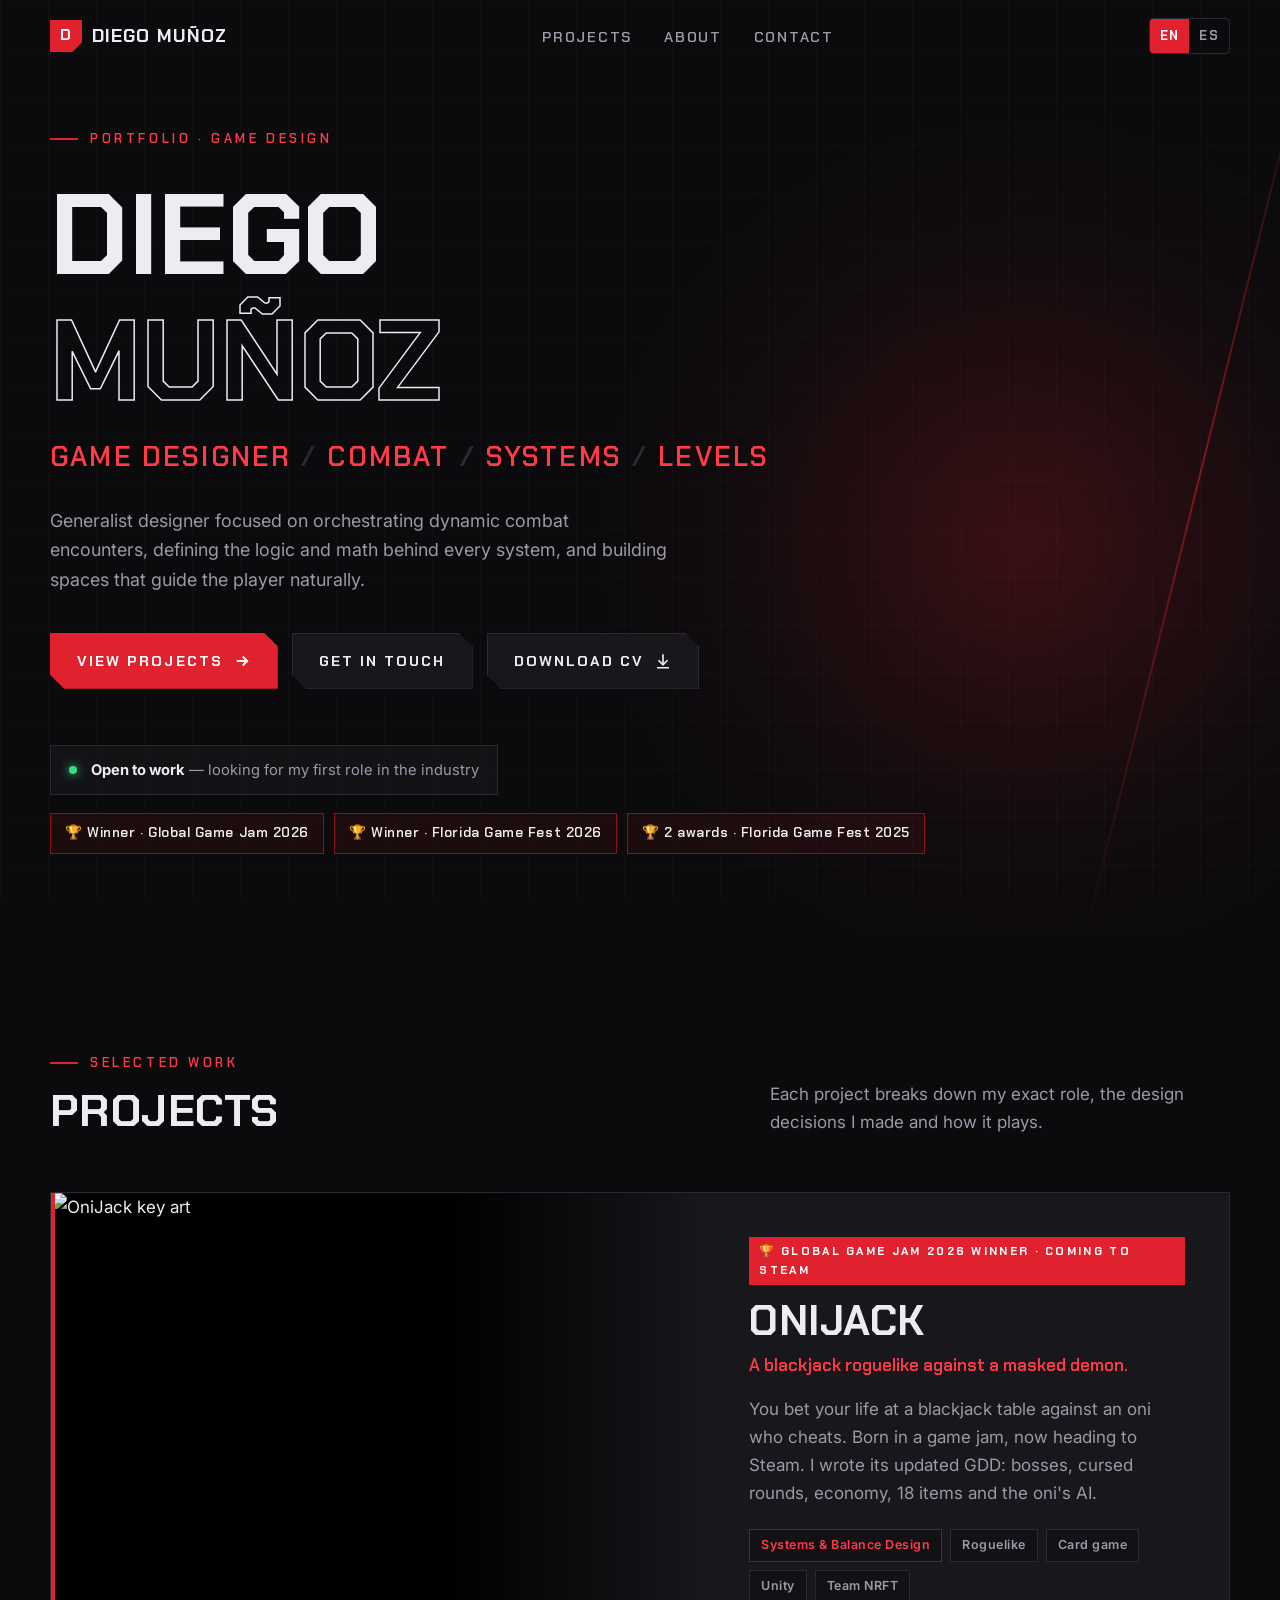
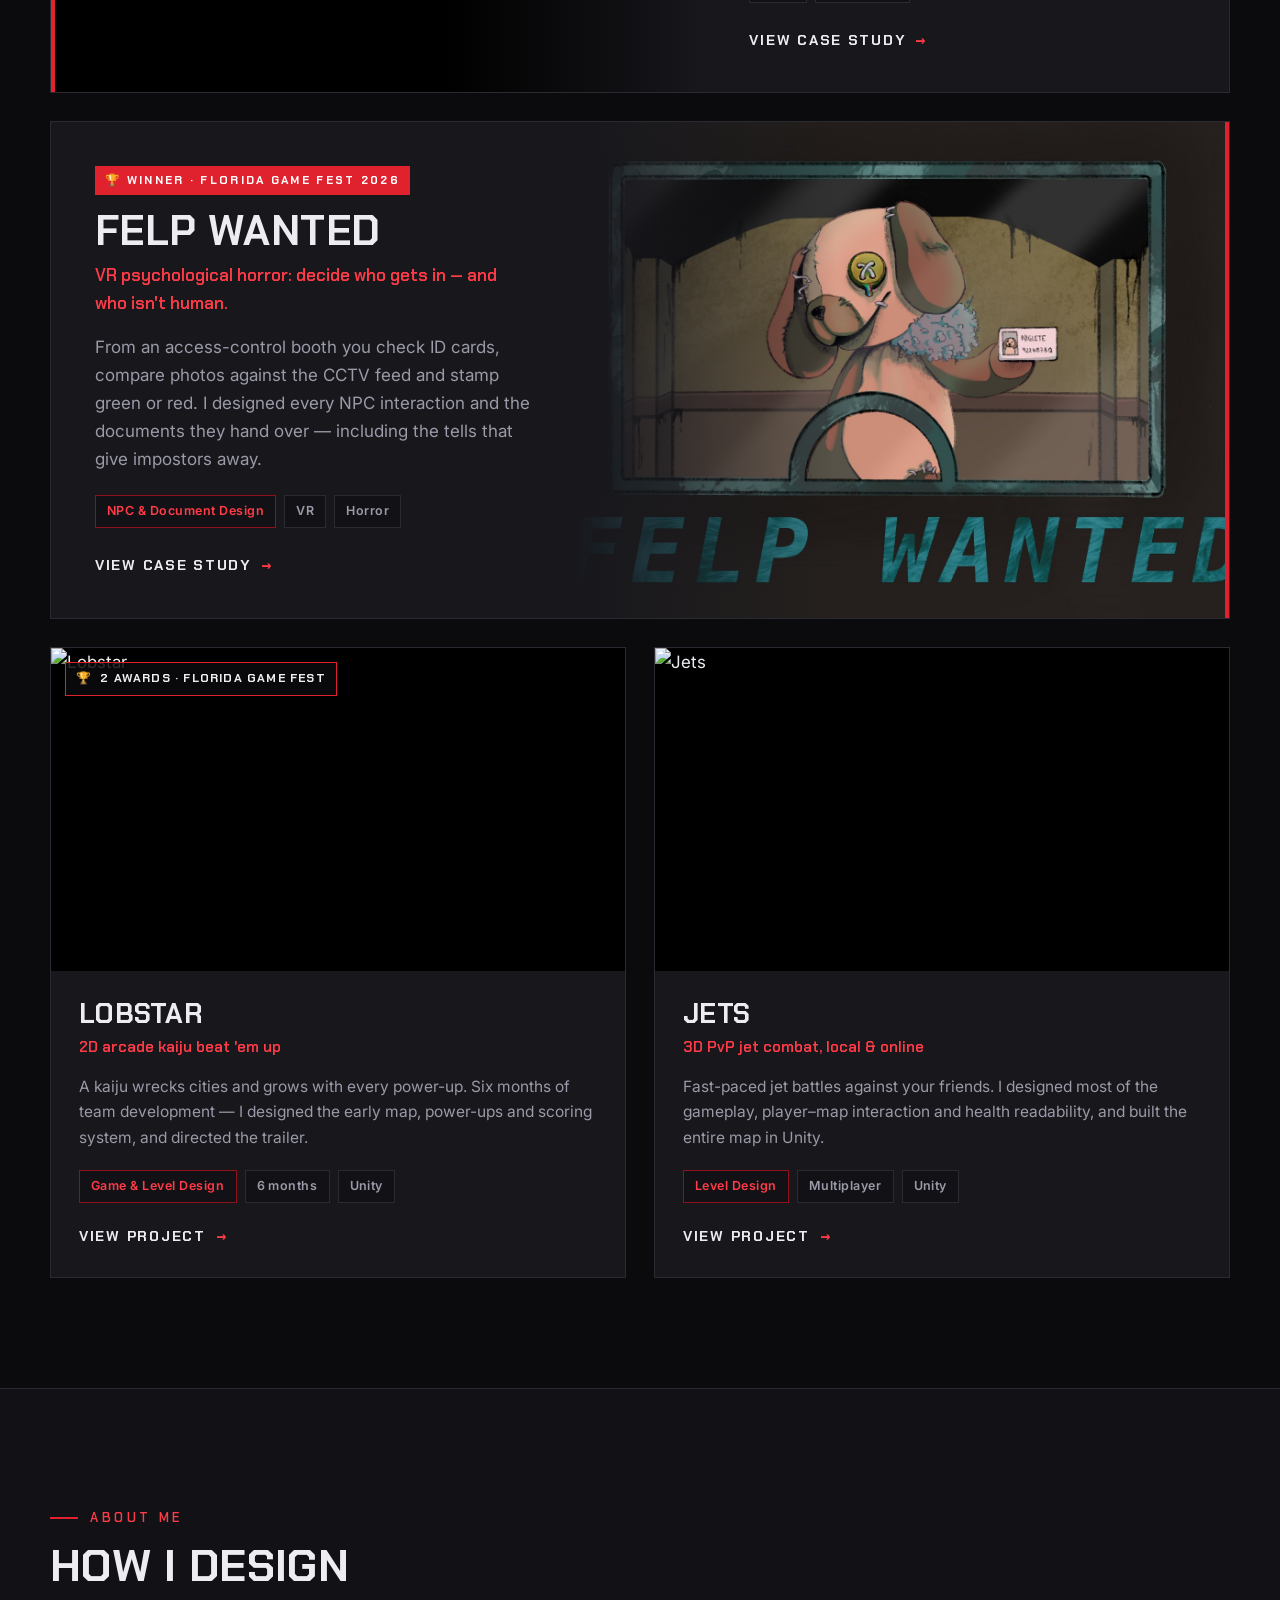
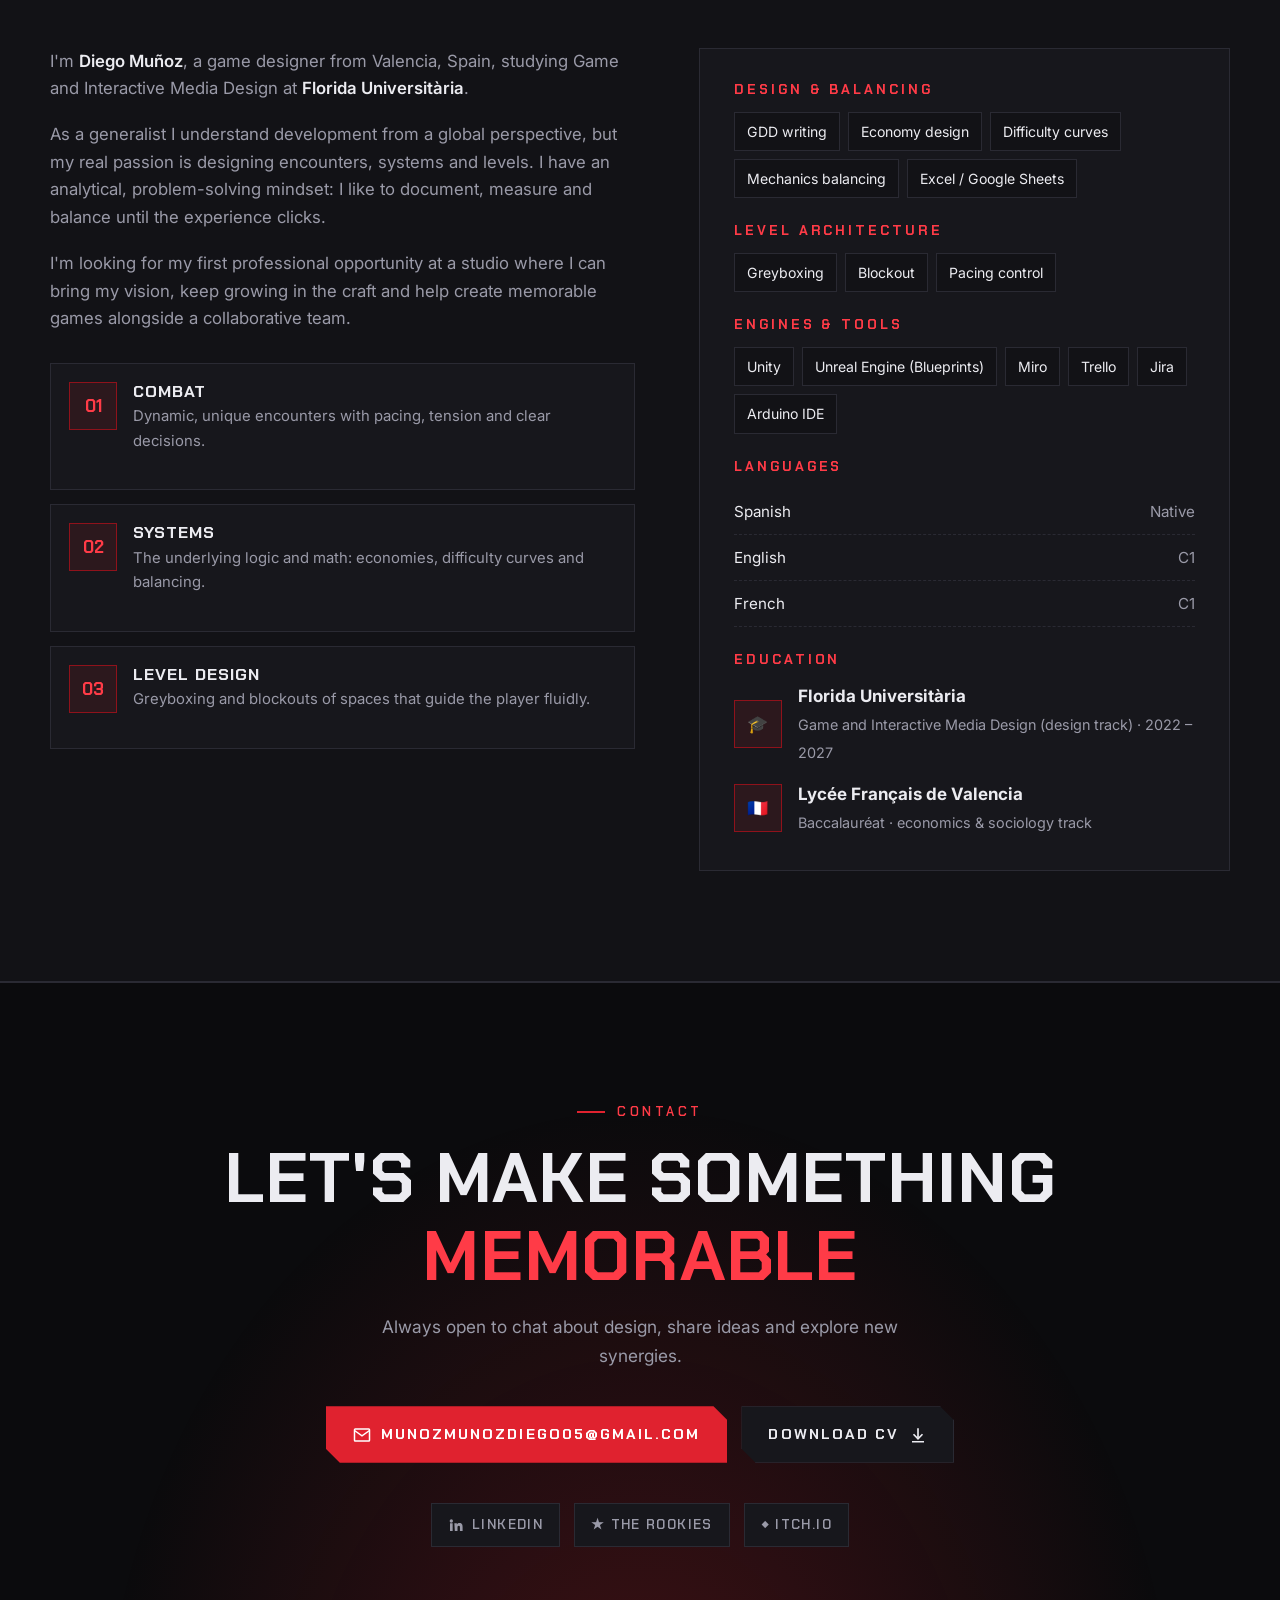
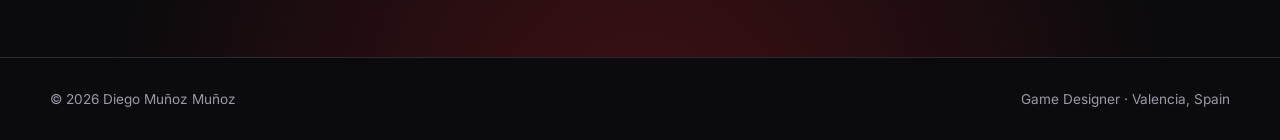
==== index.html @ 7955abd2 "Add files via upload" ====
<!DOCTYPE html>
<html lang="en">
<head>
  <meta charset="UTF-8" />
  <meta name="viewport" content="width=device-width, initial-scale=1.0" />
  <title data-en="Diego Muñoz — Game Designer" data-es="Diego Muñoz — Game Designer">Diego Muñoz — Game Designer</title>
  <meta name="description" content="Portfolio of Diego Muñoz, generalist Game Designer specialising in combat, systems and level design." />
  <meta property="og:title" content="Diego Muñoz — Game Designer" />
  <meta property="og:description" content="Combat, systems and level design. OniJack, Lobstar, Jets." />
  <meta property="og:image" content="https://shared.akamai.steamstatic.com/store_item_assets/steam/apps/4881110/bb4878fdf57ba69825e16d346a2eb72ded2ce2fc/header.jpg" />
  <link rel="icon" href="data:image/svg+xml,<svg xmlns='http://www.w3.org/2000/svg' viewBox='0 0 32 32'><polygon points='0,0 32,0 32,22 22,32 0,32' fill='%23e0222f'/><text x='16' y='22' font-size='16' font-family='Arial' font-weight='bold' fill='white' text-anchor='middle'>D</text></svg>" />
  <link rel="preconnect" href="https://fonts.googleapis.com" />
  <link rel="preconnect" href="https://fonts.gstatic.com" crossorigin />
  <link href="https://fonts.googleapis.com/css2?family=Chakra+Petch:wght@500;600;700&family=Inter:wght@400;500;600&display=swap" rel="stylesheet" />
  <style>
/* ==========================================================
   Diego Muñoz — Game Designer Portfolio
   Palette: black / crimson red
   ========================================================== */
:root {
  --bg: #0b0b0d;
  --bg-2: #121216;
  --surface: #17171c;
  --surface-2: #1e1e25;
  --line: #2a2a33;
  --text: #ececf1;
  --muted: #9a9aa8;
  --red: #e0222f;
  --red-bright: #ff3b47;
  --red-dark: #8f121b;
  --red-glow: rgba(224, 34, 47, 0.35);
  --font-display: "Chakra Petch", "Segoe UI", sans-serif;
  --font-body: "Inter", "Segoe UI", system-ui, sans-serif;
  --radius: 4px;
  --max: 1180px;
  --cut: 14px;
}

* { box-sizing: border-box; margin: 0; padding: 0; }
html { scroll-behavior: smooth; }
body {
  background: var(--bg);
  color: var(--text);
  font-family: var(--font-body);
  font-size: 17px;
  line-height: 1.65;
  -webkit-font-smoothing: antialiased;
  overflow-x: hidden;
}
/* subtle grid texture */
body::before {
  content: "";
  position: fixed; inset: 0;
  background-image:
    linear-gradient(rgba(255,255,255,0.018) 1px, transparent 1px),
    linear-gradient(90deg, rgba(255,255,255,0.018) 1px, transparent 1px);
  background-size: 48px 48px;
  pointer-events: none;
  z-index: -1;
}
img { max-width: 100%; display: block; }
a { color: inherit; text-decoration: none; }
::selection { background: var(--red); color: #fff; }

.container { width: min(var(--max), 100% - 48px); margin-inline: auto; }

/* ---------- Typography ---------- */
h1, h2, h3, h4 { font-family: var(--font-display); font-weight: 700; line-height: 1.1; letter-spacing: 0.01em; }
h2 { font-size: clamp(2rem, 4vw, 2.8rem); text-transform: uppercase; }
h3 { font-size: 1.35rem; }
.eyebrow {
  font-family: var(--font-display);
  font-size: 0.8rem; font-weight: 600;
  letter-spacing: 0.28em; text-transform: uppercase;
  color: var(--red-bright);
  display: inline-flex; align-items: center; gap: 12px;
}
.eyebrow::before { content: ""; width: 28px; height: 2px; background: var(--red); }
.muted { color: var(--muted); }
.red { color: var(--red-bright); }

/* ---------- Nav ---------- */
.nav {
  position: fixed; top: 0; left: 0; right: 0; z-index: 50;
  transition: background .3s, border-color .3s;
  border-bottom: 1px solid transparent;
}
.nav.scrolled { background: rgba(11,11,13,0.86); backdrop-filter: blur(10px); border-color: var(--line); }
.nav .container { display: flex; align-items: center; justify-content: space-between; height: 72px; }
.logo { font-family: var(--font-display); font-weight: 700; font-size: 1.15rem; letter-spacing: 0.06em; display: flex; align-items: center; gap: 10px; }
.logo-mark {
  width: 32px; height: 32px; display: grid; place-items: center;
  background: var(--red); color: #fff; font-size: 0.95rem;
  clip-path: polygon(0 0, 100% 0, 100% 70%, 70% 100%, 0 100%);
}
.nav-links { display: flex; align-items: center; gap: 32px; list-style: none; }
.nav-links a { font-family: var(--font-display); font-size: 0.9rem; font-weight: 600; letter-spacing: 0.12em; text-transform: uppercase; color: var(--muted); transition: color .2s; }
.nav-links a:hover, .nav-links a.active { color: var(--text); }
.lang-toggle {
  display: flex; border: 1px solid var(--line); border-radius: var(--radius); overflow: hidden;
  font-family: var(--font-display); font-size: 0.8rem; font-weight: 700;
}
.lang-toggle button {
  background: none; border: 0; color: var(--muted); padding: 6px 10px; cursor: pointer; font: inherit; letter-spacing: 0.1em;
}
.lang-toggle button.on { background: var(--red); color: #fff; }
.menu-btn { display: none; background: none; border: 0; color: var(--text); cursor: pointer; }

/* ---------- Buttons ---------- */
.btn {
  display: inline-flex; align-items: center; gap: 10px;
  font-family: var(--font-display); font-weight: 700; font-size: 0.92rem;
  letter-spacing: 0.14em; text-transform: uppercase;
  padding: 15px 26px; border: 1px solid transparent; cursor: pointer;
  clip-path: polygon(0 0, calc(100% - var(--cut)) 0, 100% var(--cut), 100% 100%, var(--cut) 100%, 0 calc(100% - var(--cut)));
  transition: transform .2s, background .2s, box-shadow .2s, color .2s;
}
.btn-primary { background: var(--red); color: #fff; }
.btn-primary:hover { background: var(--red-bright); transform: translateY(-2px); box-shadow: 0 10px 30px var(--red-glow); }
.btn-ghost { background: var(--surface); color: var(--text); border-color: var(--line); }
.btn-ghost:hover { background: var(--surface-2); color: var(--red-bright); transform: translateY(-2px); }
.btn svg { width: 18px; height: 18px; }

/* ---------- Hero ---------- */
.hero { min-height: 100vh; display: flex; align-items: center; position: relative; padding: 120px 0 80px; overflow: hidden; }
.hero::after {
  content: ""; position: absolute; right: -15%; top: 10%;
  width: 70vw; height: 70vw; max-width: 900px; max-height: 900px;
  background: radial-gradient(circle, rgba(224,34,47,0.22) 0%, rgba(224,34,47,0.04) 45%, transparent 70%);
  z-index: -1;
}
.hero-slash {
  position: absolute; right: 6%; top: 0; bottom: 0; width: 2px;
  background: linear-gradient(180deg, transparent, var(--red), transparent);
  transform: skewX(-14deg); opacity: .5; z-index: -1;
}
.hero h1 {
  font-size: clamp(3rem, 9vw, 7.2rem);
  text-transform: uppercase; margin: 22px 0 10px; letter-spacing: -0.01em;
}
.hero h1 .outline { color: transparent; -webkit-text-stroke: 1.5px var(--text); }
.hero .role {
  font-family: var(--font-display); font-size: clamp(1.2rem, 2.6vw, 1.7rem); font-weight: 600;
  color: var(--red-bright); text-transform: uppercase; letter-spacing: 0.08em;
}
.hero .role .sep { color: var(--line); margin: 0 10px; }
.hero p.lead { max-width: 620px; margin: 26px 0 38px; color: var(--muted); font-size: 1.12rem; }
.hero-ctas { display: flex; flex-wrap: wrap; gap: 14px; }
.hero-badge {
  margin-top: 56px; display: inline-flex; align-items: center; gap: 14px;
  padding: 12px 18px; border: 1px solid var(--line); background: rgba(23,23,28,.7);
  font-size: 0.92rem; color: var(--muted);
}
.hero-badge strong { color: var(--text); }
.dot { width: 8px; height: 8px; border-radius: 50%; background: #3ddc84; box-shadow: 0 0 10px #3ddc84; }
.scroll-hint {
  position: absolute; bottom: 30px; left: 50%; transform: translateX(-50%);
  font-family: var(--font-display); font-size: 0.72rem; letter-spacing: 0.3em; color: var(--muted);
  display: flex; flex-direction: column; align-items: center; gap: 10px;
}
.scroll-hint span { width: 1px; height: 40px; background: linear-gradient(var(--red), transparent); animation: drip 2s infinite; }
@keyframes drip { 0% { transform: scaleY(0); transform-origin: top; } 50% { transform: scaleY(1); transform-origin: top; } 51% { transform-origin: bottom; } 100% { transform: scaleY(0); transform-origin: bottom; } }

/* ---------- Sections ---------- */
section { padding: 110px 0; }
.section-head { display: flex; justify-content: space-between; align-items: end; gap: 24px; margin-bottom: 56px; flex-wrap: wrap; }
.section-head h2 { margin-top: 14px; }
.section-head p { max-width: 460px; color: var(--muted); }

/* ---------- Featured project ---------- */
.featured {
  display: grid; grid-template-columns: 1.25fr 1fr; gap: 0;
  background: var(--surface); border: 1px solid var(--line);
  position: relative; margin-bottom: 28px; overflow: hidden;
  transition: border-color .3s, transform .3s;
}
.featured:hover { border-color: var(--red-dark); transform: translateY(-4px); }
.featured::before { content: ""; position: absolute; left: 0; top: 0; bottom: 0; width: 4px; background: var(--red); z-index: 2; }
.featured-media { position: relative; overflow: hidden; min-height: 380px; background: #000; }
.featured-media img { width: 100%; height: 100%; object-fit: cover; transition: transform .6s; }
.featured:hover .featured-media img { transform: scale(1.04); }
.featured-media::after { content: ""; position: absolute; inset: 0; background: linear-gradient(90deg, transparent 60%, var(--surface)); }
.featured-body { padding: 44px 44px 40px; display: flex; flex-direction: column; justify-content: center; }
.featured-body h3 { font-size: 2.6rem; text-transform: uppercase; margin: 14px 0 6px; }
.featured-body .tagline { color: var(--red-bright); font-family: var(--font-display); font-weight: 600; margin-bottom: 16px; }
.featured-body p { color: var(--muted); margin-bottom: 22px; }
.flag {
  display: inline-block; font-family: var(--font-display); font-size: 0.72rem; font-weight: 700;
  letter-spacing: 0.2em; text-transform: uppercase; padding: 5px 10px;
  background: var(--red); color: #fff; width: fit-content;
}

.meta-row { display: flex; flex-wrap: wrap; gap: 8px; margin-bottom: 26px; }
.chip {
  font-size: 0.78rem; font-weight: 600; letter-spacing: 0.04em;
  padding: 5px 11px; border: 1px solid var(--line); color: var(--muted); background: var(--bg-2);
}
.chip.hot { border-color: var(--red-dark); color: var(--red-bright); }

.link-arrow { font-family: var(--font-display); font-weight: 700; letter-spacing: 0.12em; text-transform: uppercase; font-size: 0.9rem; display: inline-flex; gap: 10px; align-items: center; color: var(--text); }
.link-arrow .arr { transition: transform .2s; color: var(--red-bright); }
a:hover .link-arrow .arr, .link-arrow:hover .arr { transform: translateX(6px); }

/* ---------- Project grid ---------- */
.grid { display: grid; grid-template-columns: repeat(2, 1fr); gap: 28px; }
.card {
  background: var(--surface); border: 1px solid var(--line); overflow: hidden;
  display: flex; flex-direction: column; transition: border-color .3s, transform .3s;
}
.card:hover { border-color: var(--red-dark); transform: translateY(-4px); }
.card-media { aspect-ratio: 16 / 9; overflow: hidden; background: #000; position: relative; }
.card-media img { width: 100%; height: 100%; object-fit: cover; transition: transform .6s; }
.card:hover .card-media img { transform: scale(1.05); }
.card-media .award {
  position: absolute; top: 14px; left: 14px;
  background: rgba(11,11,13,.85); border: 1px solid var(--red); color: var(--text);
  font-family: var(--font-display); font-size: 0.75rem; font-weight: 700; letter-spacing: 0.1em; text-transform: uppercase;
  padding: 6px 10px; display: flex; gap: 8px; align-items: center;
}
.card-body { padding: 28px; flex: 1; display: flex; flex-direction: column; }
.card-body h3 { font-size: 1.7rem; text-transform: uppercase; margin-bottom: 6px; }
.card-body .tagline { color: var(--red-bright); font-family: var(--font-display); font-weight: 600; font-size: 0.95rem; margin-bottom: 14px; }
.card-body p { color: var(--muted); font-size: 0.97rem; margin-bottom: 20px; flex: 1; }
.card-body .meta-row { margin-bottom: 22px; }

/* ---------- About ---------- */
.about-grid { display: grid; grid-template-columns: 1.1fr 1fr; gap: 64px; align-items: start; }
.about-text p { color: var(--muted); margin-bottom: 18px; font-size: 1.05rem; }
.about-text p strong { color: var(--text); font-weight: 600; }
.focus-list { display: grid; gap: 14px; margin-top: 30px; }
.focus {
  display: grid; grid-template-columns: 48px 1fr; gap: 16px; align-items: start;
  padding: 18px; background: var(--surface); border: 1px solid var(--line);
}
.focus-icon {
  width: 48px; height: 48px; display: grid; place-items: center;
  background: rgba(224,34,47,.1); border: 1px solid var(--red-dark); color: var(--red-bright);
  font-family: var(--font-display); font-weight: 700;
}
.focus h4 { font-size: 1.05rem; text-transform: uppercase; letter-spacing: 0.06em; margin-bottom: 4px; }
.focus p { color: var(--muted); font-size: 0.93rem; }

.skills-block { background: var(--surface); border: 1px solid var(--line); padding: 34px; }
.skills-block h4 { font-size: 0.85rem; letter-spacing: 0.22em; text-transform: uppercase; color: var(--red-bright); margin: 26px 0 14px; }
.skills-block h4:first-child { margin-top: 0; }
.tags { display: flex; flex-wrap: wrap; gap: 8px; }
.tags span { font-size: 0.88rem; padding: 7px 12px; background: var(--bg-2); border: 1px solid var(--line); }
.lang-row { display: flex; justify-content: space-between; padding: 10px 0; border-bottom: 1px dashed var(--line); font-size: 0.95rem; }
.lang-row:last-child { border-bottom: 0; }
.lang-row span:last-child { color: var(--muted); }
.edu { display: flex; gap: 16px; align-items: center; }
.edu strong { display: block; }
.edu small { color: var(--muted); font-size: 0.9rem; }

/* ---------- Contact ---------- */
.contact {
  text-align: center; position: relative; overflow: hidden;
  border-top: 1px solid var(--line);
  background: radial-gradient(ellipse at 50% 120%, rgba(224,34,47,.25), transparent 60%);
}
.contact h2 { font-size: clamp(2.4rem, 6vw, 4.4rem); margin: 18px 0 18px; }
.contact p { color: var(--muted); max-width: 560px; margin: 0 auto 36px; font-size: 1.08rem; }
.contact .hero-ctas { justify-content: center; }
.socials { display: flex; justify-content: center; gap: 14px; margin-top: 40px; flex-wrap: wrap; }
.socials a {
  display: inline-flex; align-items: center; gap: 8px; padding: 10px 16px;
  border: 1px solid var(--line); background: var(--surface); color: var(--muted);
  font-family: var(--font-display); font-weight: 600; font-size: 0.85rem; letter-spacing: 0.1em; text-transform: uppercase;
  transition: color .2s, border-color .2s;
}
.socials a:hover { color: var(--text); border-color: var(--red); }
.socials svg { width: 16px; height: 16px; }

footer { padding: 30px 0; border-top: 1px solid var(--line); color: var(--muted); font-size: 0.85rem; }
footer .container { display: flex; justify-content: space-between; flex-wrap: wrap; gap: 12px; }

/* ==========================================================
   Project (case study) pages
   ========================================================== */
.p-hero { padding: 140px 0 60px; position: relative; }
.p-hero::after {
  content: ""; position: absolute; left: 50%; top: 0; transform: translateX(-50%);
  width: 100%; height: 100%;
  background: radial-gradient(ellipse at 70% 0%, rgba(224,34,47,.18), transparent 55%);
  z-index: -1;
}
.back { font-family: var(--font-display); font-size: 0.85rem; letter-spacing: 0.15em; text-transform: uppercase; color: var(--muted); display: inline-flex; gap: 8px; margin-bottom: 30px; transition: color .2s; }
.back:hover { color: var(--red-bright); }
.p-hero h1 { font-size: clamp(3rem, 8vw, 6rem); text-transform: uppercase; margin: 14px 0 10px; }
.p-hero .tagline { font-family: var(--font-display); font-size: clamp(1.1rem, 2.4vw, 1.5rem); color: var(--red-bright); font-weight: 600; max-width: 820px; }
.p-hero .hero-ctas { margin-top: 32px; }

.facts {
  display: grid; grid-template-columns: repeat(4, 1fr);
  border: 1px solid var(--line); background: var(--surface); margin-top: 48px;
}
.fact { padding: 22px 24px; border-right: 1px solid var(--line); }
.fact:last-child { border-right: 0; }
.fact small { display: block; font-family: var(--font-display); font-size: 0.72rem; letter-spacing: 0.22em; text-transform: uppercase; color: var(--red-bright); margin-bottom: 6px; }
.fact span { font-weight: 600; }

.video-wrap {
  position: relative; aspect-ratio: 16 / 9; background: #000;
  border: 1px solid var(--line); margin: 0 0 20px;
  box-shadow: 0 30px 80px -30px var(--red-glow);
}
.video-wrap iframe { position: absolute; inset: 0; width: 100%; height: 100%; border: 0; }

.case { display: grid; grid-template-columns: 240px 1fr; gap: 60px; padding: 70px 0; border-top: 1px solid var(--line); }
.case:first-of-type { border-top: 0; }
.case-label { position: sticky; top: 100px; align-self: start; }
.case-label .num { font-family: var(--font-display); font-size: 3rem; font-weight: 700; color: transparent; -webkit-text-stroke: 1px var(--red); line-height: 1; }
.case-label h2 { font-size: 1.3rem; margin-top: 8px; }
.case-body p { color: var(--muted); margin-bottom: 16px; font-size: 1.05rem; }
.case-body p strong { color: var(--text); }
.case-body h3 { font-size: 1.15rem; text-transform: uppercase; letter-spacing: 0.06em; margin: 28px 0 12px; }

.contrib { list-style: none; display: grid; gap: 12px; }
.contrib li {
  padding: 16px 18px 16px 50px; position: relative;
  background: var(--surface); border: 1px solid var(--line); color: var(--text);
}
.contrib li::before {
  content: ""; position: absolute; left: 20px; top: 24px; width: 12px; height: 12px;
  background: var(--red); clip-path: polygon(50% 0, 100% 50%, 50% 100%, 0 50%);
}
.contrib li em { font-style: normal; color: var(--muted); display: block; font-size: 0.93rem; margin-top: 2px; }

.pillars { display: grid; grid-template-columns: repeat(3, 1fr); gap: 16px; margin-top: 8px; }
.pillar { padding: 22px; background: var(--surface); border: 1px solid var(--line); border-top: 3px solid var(--red); }
.pillar h4 { font-size: 1rem; text-transform: uppercase; letter-spacing: 0.06em; margin-bottom: 8px; }
.pillar p { font-size: 0.93rem; margin: 0; }

.loop { display: flex; flex-wrap: wrap; align-items: center; gap: 10px; margin: 8px 0 12px; }
.loop .step { padding: 12px 16px; background: var(--surface); border: 1px solid var(--line); font-family: var(--font-display); font-weight: 600; font-size: 0.95rem; }
.loop .arrow { color: var(--red-bright); font-weight: 700; }

.gallery { display: grid; grid-template-columns: repeat(2, 1fr); gap: 16px; }
.gallery img { border: 1px solid var(--line); width: 100%; aspect-ratio: 16/9; object-fit: cover; background: #000; }
.gallery img.full { grid-column: 1 / -1; }

.awards { display: grid; grid-template-columns: repeat(2, 1fr); gap: 16px; }
.award-card {
  padding: 24px; background: linear-gradient(135deg, rgba(224,34,47,.15), var(--surface) 60%);
  border: 1px solid var(--red-dark); display: flex; gap: 16px; align-items: center;
}
.award-card .trophy { font-size: 2rem; }
.award-card strong { display: block; font-family: var(--font-display); font-size: 1.1rem; text-transform: uppercase; }
.award-card small { color: var(--muted); }

.next-project {
  display: block; margin-top: 40px; padding: 50px; text-align: center;
  background: var(--surface); border: 1px solid var(--line); transition: border-color .3s;
}
.next-project:hover { border-color: var(--red); }
.next-project small { font-family: var(--font-display); letter-spacing: 0.25em; text-transform: uppercase; color: var(--muted); font-size: 0.78rem; }
.next-project strong { display: block; font-family: var(--font-display); font-size: clamp(2rem, 5vw, 3.4rem); text-transform: uppercase; margin-top: 8px; }
.next-project:hover strong { color: var(--red-bright); }

/* ---------- Reveal animation ---------- */
.reveal { opacity: 0; transform: translateY(24px); transition: opacity .7s ease, transform .7s ease; }
.reveal.in { opacity: 1; transform: none; }

/* ---------- Responsive ---------- */
@media (max-width: 960px) {
  .featured { grid-template-columns: 1fr; }
  .featured-media { min-height: 260px; }
  .featured-media::after { background: linear-gradient(180deg, transparent 60%, var(--surface)); }
  .about-grid { grid-template-columns: 1fr; gap: 40px; }
  .case { grid-template-columns: 1fr; gap: 20px; padding: 50px 0; }
  .case-label { position: static; }
  .facts { grid-template-columns: repeat(2, 1fr); }
  .fact:nth-child(2) { border-right: 0; }
  .fact:nth-child(-n+2) { border-bottom: 1px solid var(--line); }
  .pillars { grid-template-columns: 1fr; }
}
@media (max-width: 760px) {
  body { font-size: 16px; }
  .grid, .gallery, .awards { grid-template-columns: 1fr; }
  .nav-links { position: fixed; top: 72px; left: 0; right: 0; flex-direction: column; gap: 0; background: var(--bg); border-bottom: 1px solid var(--line); display: none; }
  .nav-links.open { display: flex; }
  .nav-links li { width: 100%; border-top: 1px solid var(--line); }
  .nav-links a { display: block; padding: 18px 24px; }
  .menu-btn { display: block; }
  .featured-body { padding: 30px 24px; }
  .featured-body h3 { font-size: 2rem; }
  section { padding: 80px 0; }
  .hero-slash, .scroll-hint { display: none; }
  .hero .role { display: flex; flex-wrap: wrap; row-gap: 2px; font-size: 1.05rem; }
  .hero .role .sep { margin: 0 8px; }
}
@media (prefers-reduced-motion: reduce) {
  * { animation: none !important; transition: none !important; }
  .reveal { opacity: 1; transform: none; }
}

/* ==========================================================
   OniJack deep-dive components
   ========================================================== */
.why {
  margin-top: 26px; padding: 22px 24px 22px 26px; position: relative;
  background: linear-gradient(135deg, rgba(224,34,47,.10), rgba(23,23,28,.6) 70%);
  border: 1px solid var(--red-dark); border-left: 4px solid var(--red);
}
.why::before {
  content: attr(data-label); display: block;
  font-family: var(--font-display); font-size: .74rem; font-weight: 700;
  letter-spacing: .22em; text-transform: uppercase; color: var(--red-bright); margin-bottom: 8px;
}
.why p { color: var(--text) !important; margin: 0 0 10px !important; font-size: 1rem !important; }
.why p:last-child { margin-bottom: 0 !important; }
.why:empty, .why:not(:has(*)) { display: none; }

.timeline { display: grid; grid-template-columns: repeat(6, 1fr); gap: 6px; margin: 10px 0 18px; }
.tl {
  padding: 14px 10px; text-align: center; background: var(--surface); border: 1px solid var(--line);
  font-family: var(--font-display); font-weight: 600; font-size: .9rem;
}
.tl small { display: block; font-size: .68rem; letter-spacing: .16em; color: var(--muted); text-transform: uppercase; margin-bottom: 2px; }
.tl.shop { border-color: #b8892a; color: #f0c25a; }
.tl.boss { background: var(--red); border-color: var(--red); color: #fff; }
.tl.boss small { color: rgba(255,255,255,.8); }

.bars { display: grid; gap: 10px; margin: 8px 0 6px; }
.bar { display: grid; grid-template-columns: 90px 1fr 52px; gap: 12px; align-items: center; font-size: .92rem; }
.bar .track { height: 12px; background: var(--bg-2); border: 1px solid var(--line); position: relative; }
.bar .fill { position: absolute; inset: 0 auto 0 0; background: linear-gradient(90deg, var(--red-dark), var(--red-bright)); }
.bar b { font-family: var(--font-display); text-align: right; }
.bar span:first-child { color: var(--muted); font-family: var(--font-display); font-weight: 600; text-transform: uppercase; letter-spacing: .08em; font-size: .8rem; }

.rules { list-style: none; display: grid; gap: 8px; margin: 6px 0 4px; }
.rules li { padding-left: 22px; position: relative; color: var(--muted); }
.rules li::before { content: "▸"; position: absolute; left: 0; color: var(--red-bright); }
.rules li strong { color: var(--text); }

.bosses { display: grid; grid-template-columns: 1fr 1fr; gap: 16px; }
.boss {
  padding: 26px; background: var(--surface); border: 1px solid var(--line); position: relative; overflow: hidden;
}
.boss::after {
  content: attr(data-kanji); position: absolute; right: -6px; bottom: -28px;
  font-size: 7rem; font-weight: 700; color: rgba(224,34,47,.07); line-height: 1; pointer-events: none;
}
.boss small { font-family: var(--font-display); font-size: .72rem; letter-spacing: .22em; text-transform: uppercase; color: var(--red-bright); }
.boss h4 { font-size: 1.5rem; text-transform: uppercase; margin: 6px 0 14px; }
.boss .rules { font-size: .94rem; }

.tables { display: grid; grid-template-columns: 1.4fr 1fr; gap: 16px; }
.dtable { width: 100%; border-collapse: collapse; background: var(--surface); border: 1px solid var(--line); font-size: .95rem; }
.dtable th, .dtable td { padding: 12px 16px; text-align: left; border-bottom: 1px solid var(--line); }
.dtable th { font-family: var(--font-display); font-size: .72rem; letter-spacing: .2em; text-transform: uppercase; color: var(--red-bright); background: var(--bg-2); }
.dtable td:last-child { font-family: var(--font-display); font-weight: 700; color: #f0c25a; white-space: nowrap; }
.dtable tr:last-child td { border-bottom: 0; }
.dtable td { color: var(--muted); }

.items { display: grid; grid-template-columns: repeat(2, 1fr); gap: 14px; }
.item { padding: 20px 22px; background: var(--surface); border: 1px solid var(--line); }
.item-head { display: flex; justify-content: space-between; align-items: baseline; gap: 10px; margin-bottom: 8px; }
.item h4 { font-size: 1.05rem; text-transform: uppercase; letter-spacing: .04em; }
.item .type { font-family: var(--font-display); font-size: .66rem; font-weight: 700; letter-spacing: .16em; text-transform: uppercase; padding: 3px 7px; border: 1px solid var(--line); color: var(--muted); white-space: nowrap; }
.item .type.shared { border-color: #2c5b8f; color: #7fb3ff; }
.item .type.cursed { border-color: #5d2a8f; color: #c08bff; }
.item p { font-size: .93rem !important; margin-bottom: 10px !important; }
.item .lv { font-size: .86rem; color: var(--muted); border-top: 1px dashed var(--line); padding-top: 10px; }
.item .lv b { color: #f0c25a; font-family: var(--font-display); }
.item .rework { display: inline-block; margin-left: 6px; font-family: var(--font-display); font-size: .62rem; font-weight: 700; letter-spacing: .14em; padding: 2px 6px; background: var(--red); color: #fff; vertical-align: middle; }

.ai-grid { display: grid; grid-template-columns: 1fr 1fr; gap: 10px; }
.ai { padding: 14px 16px; background: var(--surface); border: 1px solid var(--line); font-size: .92rem; color: var(--muted); }
.ai strong { display: block; color: var(--text); font-family: var(--font-display); text-transform: uppercase; letter-spacing: .05em; font-size: .9rem; margin-bottom: 3px; }
.ai code { font-family: var(--font-display); color: var(--red-bright); font-weight: 700; }

.ach { display: flex; flex-wrap: wrap; gap: 8px; }
.ach span { font-size: .85rem; padding: 6px 11px; background: var(--bg-2); border: 1px solid var(--line); color: var(--muted); }
.ach span::before { content: "◆ "; color: #f0c25a; }

@media (max-width: 960px) {
  .bosses, .tables, .items, .ai-grid { grid-template-columns: 1fr; }
  .timeline { grid-template-columns: repeat(3, 1fr); }
}

/* ---------- v3 additions ---------- */
.featured.reverse { grid-template-columns: 1fr 1.25fr; }
.featured.reverse .featured-media { order: 2; }
.featured.reverse .featured-media::after { background: linear-gradient(270deg, transparent 60%, var(--surface)); }
.featured.reverse::before { left: auto; right: 0; }

.awards-strip { display: flex; flex-wrap: wrap; gap: 10px; margin-top: 18px; }
.awards-strip span {
  display: inline-flex; align-items: center; gap: 8px; padding: 8px 14px;
  border: 1px solid var(--red-dark); background: rgba(224,34,47,.08);
  font-family: var(--font-display); font-weight: 600; font-size: .85rem; letter-spacing: .04em;
}

.docs { display: grid; grid-template-columns: 1fr 1fr; gap: 18px; margin: 10px 0 18px; }
.doc-card {
  background: #e9e4d6; color: #222; padding: 18px 20px; position: relative;
  font-family: "Courier New", monospace; font-size: .9rem; border-radius: 6px;
  box-shadow: 0 18px 40px -18px rgba(0,0,0,.8); transform: rotate(-1.2deg);
}
.doc-card.fake { transform: rotate(1.4deg); }
.doc-card .doc-top { display: flex; justify-content: space-between; font-weight: 700; font-size: .78rem; letter-spacing: .12em; border-bottom: 2px solid #222; padding-bottom: 6px; margin-bottom: 12px; }
.doc-card .doc-body { display: grid; grid-template-columns: 64px 1fr; gap: 14px; }
.doc-card .photo { width: 64px; height: 78px; background: #c9bfa8; border: 2px solid #222; display: grid; place-items: center; font-size: 1.6rem; }
.doc-card .row { margin-bottom: 4px; }
.doc-card .row b { display: inline-block; width: 46px; font-size: .7rem; color: #666; }
.doc-card .err { background: rgba(224,34,47,.25); border-bottom: 2px solid var(--red); }
.doc-card .stamp {
  position: absolute; right: 14px; bottom: 10px; font-family: var(--font-display); font-weight: 700;
  font-size: 1.1rem; letter-spacing: .1em; padding: 2px 10px; border: 3px solid; transform: rotate(-12deg); opacity: .85;
}
.doc-card .stamp.ok { color: #1f8a3b; }
.doc-card .stamp.no { color: #c41622; }
.doc-caption { font-size: .82rem; color: var(--muted); margin-top: 10px; font-family: var(--font-body); }

.chars { display: grid; grid-template-columns: repeat(3, 1fr); gap: 14px; }
.char { padding: 22px; background: var(--surface); border: 1px solid var(--line); border-top: 3px solid var(--line); }
.char.bad { border-top-color: var(--red); }
.char.good { border-top-color: #3ddc84; }
.char .time { font-family: var(--font-display); font-size: .74rem; letter-spacing: .2em; color: var(--muted); }
.char h4 { font-size: 1.25rem; text-transform: uppercase; margin: 4px 0 2px; }
.char .tag { font-family: var(--font-display); font-size: .7rem; font-weight: 700; letter-spacing: .14em; text-transform: uppercase; }
.char.bad .tag { color: var(--red-bright); }
.char.good .tag { color: #3ddc84; }
.char p { font-size: .92rem !important; margin: 12px 0 0 !important; }

.dialog { display: grid; gap: 10px; margin: 8px 0 6px; }
.bubble { max-width: 80%; padding: 12px 16px; background: var(--surface); border: 1px solid var(--line); border-radius: 14px 14px 14px 2px; font-size: .95rem; }
.bubble small { display: block; font-family: var(--font-display); font-size: .68rem; letter-spacing: .18em; text-transform: uppercase; color: var(--red-bright); margin-bottom: 2px; }

@media (max-width: 960px) {
  .featured.reverse { grid-template-columns: 1fr; }
  .featured.reverse .featured-media { order: 0; }
  .docs, .chars { grid-template-columns: 1fr; }
}
.rules code { font-family: var(--font-display); color: var(--red-bright); font-weight: 700; }
.scroll-hint { display: none; }

</style>
</head>
<body>

  <!-- ================= NAV ================= -->
  <nav class="nav">
    <div class="container">
      <a href="#top" class="logo"><span class="logo-mark">D</span> DIEGO MUÑOZ</a>
      <ul class="nav-links">
        <li><a href="#projects" data-es="Proyectos">Projects</a></li>
        <li><a href="#about" data-es="Sobre mí">About</a></li>
        <li><a href="#contact" data-es="Contacto">Contact</a></li>
      </ul>
      <div style="display:flex;gap:14px;align-items:center">
        <div class="lang-toggle"><button data-lang="en" class="on">EN</button><button data-lang="es">ES</button></div>
        <button class="menu-btn" aria-label="Menu">
          <svg width="26" height="26" viewBox="0 0 24 24" fill="none" stroke="currentColor" stroke-width="2"><path d="M3 6h18M3 12h18M3 18h18"/></svg>
        </button>
      </div>
    </div>
  </nav>

  <!-- ================= HERO ================= -->
  <header class="hero" id="top">
    <div class="hero-slash"></div>
    <div class="container">
      <span class="eyebrow" data-es="Portfolio · Diseño de videojuegos">Portfolio · Game Design</span>
      <h1>Diego<br><span class="outline">Muñoz</span></h1>
      <div class="role"><span>Game Designer</span><span class="sep">/</span><span data-es="Combate">Combat</span><span class="sep">/</span><span data-es="Sistemas">Systems</span><span class="sep">/</span><span data-es="Niveles">Levels</span></div>
      <p class="lead" data-es="Diseñador generalista enfocado en crear encuentros de combate dinámicos, definir la lógica y las matemáticas que hay detrás de cada sistema y construir espacios que guían al jugador de forma natural.">
        Generalist designer focused on orchestrating dynamic combat encounters, defining the logic and math behind every system, and building spaces that guide the player naturally.
      </p>
      <div class="hero-ctas">
        <a href="#projects" class="btn btn-primary"><span data-es="Ver proyectos">View projects</span>
          <svg viewBox="0 0 24 24" fill="none" stroke="currentColor" stroke-width="2.5"><path d="M5 12h14M13 6l6 6-6 6"/></svg></a>
        <a href="#contact" class="btn btn-ghost" data-es="Contactar">Get in touch</a>
        <a href="CV_Diego_Munoz.pdf" target="_blank" rel="noopener" class="btn btn-ghost"><span data-es="Descargar CV">Download CV</span>
          <svg viewBox="0 0 24 24" fill="none" stroke="currentColor" stroke-width="2.2"><path d="M12 3v12M6 11l6 6 6-6M4 21h16"/></svg></a>
      </div>
      <div class="hero-badge"><span class="dot"></span>
        <span data-es="<strong>Disponible</strong> — buscando mi primera oportunidad en la industria">
          <strong>Open to work</strong> — looking for my first role in the industry</span>
      </div>
      <div class="awards-strip">
        <span data-es="🏆 Ganador · Global Game Jam 2026">🏆 Winner · Global Game Jam 2026</span>
        <span data-es="🏆 Ganador · Florida Game Fest 2026">🏆 Winner · Florida Game Fest 2026</span>
        <span data-es="🏆 2 premios · Florida Game Fest 2025">🏆 2 awards · Florida Game Fest 2025</span>
      </div>
    </div>
    <div class="scroll-hint">SCROLL<span></span></div>
  </header>

  <!-- ================= PROJECTS ================= -->
  <section id="projects">
    <div class="container">
      <div class="section-head reveal">
        <div>
          <span class="eyebrow" data-es="Trabajo seleccionado">Selected work</span>
          <h2 data-es="Proyectos">Projects</h2>
        </div>
        <p data-es="Cada proyecto incluye mi rol exacto, las decisiones de diseño que tomé y cómo se juega.">Each project breaks down my exact role, the design decisions I made and how it plays.</p>
      </div>

      <!-- Featured: OniJack -->
      <a href="onijack.html" class="featured reveal">
        <div class="featured-media">
          <img src="https://shared.akamai.steamstatic.com/store_item_assets/steam/apps/4881110/bb4878fdf57ba69825e16d346a2eb72ded2ce2fc/header.jpg" alt="OniJack key art" loading="lazy" />
        </div>
        <div class="featured-body">
          <span class="flag" data-es="🏆 Ganador Global Game Jam 2026 · Próximamente en Steam">🏆 Global Game Jam 2026 winner · Coming to Steam</span>
          <h3>OniJack</h3>
          <div class="tagline" data-es="Un roguelike de blackjack contra un demonio enmascarado.">A blackjack roguelike against a masked demon.</div>
          <p data-es="Te juegas la vida en una partida de blackjack contra un oni que hace trampas. Nació en una game jam y ahora va camino de Steam. Escribí su GDD actualizado: jefes, rondas malditas, economía, 18 objetos y la IA del oni.">
            You bet your life at a blackjack table against an oni who cheats. Born in a game jam, now heading to Steam. I wrote its updated GDD: bosses, cursed rounds, economy, 18 items and the oni's AI.</p>
          <div class="meta-row">
            <span class="chip hot" data-es="Diseño de sistemas y balance">Systems &amp; Balance Design</span>
            <span class="chip">Roguelike</span>
            <span class="chip" data-es="Juego de cartas">Card game</span>
            <span class="chip">Unity</span>
            <span class="chip">Team NRFT</span>
          </div>
          <span class="link-arrow"><span data-es="Ver caso de estudio">View case study</span> <span class="arr">→</span></span>
        </div>
      </a>

      <!-- Featured: Felp Wanted -->
      <a href="felpwanted.html" class="featured reverse reveal">
        <div class="featured-media">
          <img src="felpwanted-cover.jpg" alt="Felp Wanted key art" loading="lazy" />
        </div>
        <div class="featured-body">
          <span class="flag" data-es="🏆 Ganador · Florida Game Fest 2026">🏆 Winner · Florida Game Fest 2026</span>
          <h3>Felp Wanted</h3>
          <div class="tagline" data-es="Terror psicológico en VR: decide quién entra… y quién no es humano.">VR psychological horror: decide who gets in — and who isn't human.</div>
          <p data-es="Desde una cabina de control de acceso revisas tarjetas, comparas fotos con la cámara y sellas en verde o rojo. Diseñé todas las interacciones con los NPCs y los documentos que entregan, incluidas las pistas que delatan a los infiltrados.">
            From an access-control booth you check ID cards, compare photos against the CCTV feed and stamp green or red. I designed every NPC interaction and the documents they hand over — including the tells that give impostors away.</p>
          <div class="meta-row">
            <span class="chip hot" data-es="Diseño de NPCs y documentos">NPC &amp; Document Design</span>
            <span class="chip">VR</span>
            <span class="chip" data-es="Terror">Horror</span>
          </div>
          <span class="link-arrow"><span data-es="Ver caso de estudio">View case study</span> <span class="arr">→</span></span>
        </div>
      </a>

      <div class="grid">
        <!-- Lobstar -->
        <a href="lobstar.html" class="card reveal">
          <div class="card-media">
            <img src="https://d3stdg5so273ei.cloudfront.net/Diegomunoz/2026-01-19/421214/1400xAUTO/El%2Bfokin%2Blobstar%2Bjoder%2Bostia%2Bya-Diegomunoz-crop.png" alt="Lobstar" loading="lazy" />
            <div class="award">🏆 <span data-es="2 premios · Florida Game Fest">2 awards · Florida Game Fest</span></div>
          </div>
          <div class="card-body">
            <h3>Lobstar</h3>
            <div class="tagline" data-es="Beat 'em up arcade de kaijus en 2D">2D arcade kaiju beat 'em up</div>
            <p data-es="Un kaiju destruye ciudades y crece con cada power-up. Seis meses de desarrollo en equipo; diseñé el mapa inicial, los power-ups y el sistema de puntuación, y dirigí el tráiler.">
              A kaiju wrecks cities and grows with every power-up. Six months of team development — I designed the early map, power-ups and scoring system, and directed the trailer.</p>
            <div class="meta-row">
              <span class="chip hot" data-es="Diseño de juego y niveles">Game &amp; Level Design</span>
              <span class="chip" data-es="6 meses">6 months</span>
              <span class="chip">Unity</span>
            </div>
            <span class="link-arrow"><span data-es="Ver proyecto">View project</span> <span class="arr">→</span></span>
          </div>
        </a>

        <!-- Jets -->
        <a href="jets.html" class="card reveal">
          <div class="card-media">
            <img src="https://d3stdg5so273ei.cloudfront.net/Diegomunoz/2026-01-19/010453/1400xAUTO/imagen_2026-01-20_003959228-Diegomunoz-crop.png" alt="Jets" loading="lazy" />
          </div>
          <div class="card-body">
            <h3>Jets</h3>
            <div class="tagline" data-es="Combate aéreo PvP en 3D, local y online">3D PvP jet combat, local &amp; online</div>
            <p data-es="Batallas rápidas de cazas contra tus amigos. Diseñé la mayor parte del gameplay, la interacción del jugador con el mapa y la lectura de la vida, y construí el mapa entero en Unity.">
              Fast-paced jet battles against your friends. I designed most of the gameplay, player–map interaction and health readability, and built the entire map in Unity.</p>
            <div class="meta-row">
              <span class="chip hot" data-es="Diseño de niveles">Level Design</span>
              <span class="chip" data-es="Multijugador">Multiplayer</span>
              <span class="chip">Unity</span>
            </div>
            <span class="link-arrow"><span data-es="Ver proyecto">View project</span> <span class="arr">→</span></span>
          </div>
        </a>
      </div>
    </div>
  </section>

  <!-- ================= ABOUT ================= -->
  <section id="about" style="background:var(--bg-2);border-top:1px solid var(--line);border-bottom:1px solid var(--line)">
    <div class="container">
      <div class="section-head reveal">
        <div>
          <span class="eyebrow" data-es="Sobre mí">About me</span>
          <h2 data-es="Cómo diseño">How I design</h2>
        </div>
      </div>

      <div class="about-grid">
        <div class="about-text reveal">
          <p data-es="Soy <strong>Diego Muñoz</strong>, game designer de Valencia, España, y estudiante de Game and Interactive Media Design en <strong>Florida Universitària</strong>.">
            I'm <strong>Diego Muñoz</strong>, a game designer from Valencia, Spain, studying Game and Interactive Media Design at <strong>Florida Universitària</strong>.</p>
          <p data-es="Como diseñador generalista entiendo el desarrollo desde una visión global, pero lo que de verdad me apasiona es diseñar encuentros, sistemas y niveles. Tengo un perfil analítico: me gusta documentar, medir y equilibrar hasta que la experiencia funciona.">
            As a generalist I understand development from a global perspective, but my real passion is designing encounters, systems and levels. I have an analytical, problem-solving mindset: I like to document, measure and balance until the experience clicks.</p>
          <p data-es="Busco mi primera oportunidad profesional en un estudio donde pueda aportar mi visión, seguir aprendiendo el oficio y ayudar a crear juegos memorables junto a un equipo colaborativo.">
            I'm looking for my first professional opportunity at a studio where I can bring my vision, keep growing in the craft and help create memorable games alongside a collaborative team.</p>

          <div class="focus-list">
            <div class="focus">
              <div class="focus-icon">01</div>
              <div><h4 data-es="Combate">Combat</h4>
                <p data-es="Encuentros dinámicos y únicos, con ritmo, tensión y decisiones claras.">Dynamic, unique encounters with pacing, tension and clear decisions.</p></div>
            </div>
            <div class="focus">
              <div class="focus-icon">02</div>
              <div><h4 data-es="Sistemas">Systems</h4>
                <p data-es="La lógica y las matemáticas de fondo: economías, curvas de dificultad y balance.">The underlying logic and math: economies, difficulty curves and balancing.</p></div>
            </div>
            <div class="focus">
              <div class="focus-icon">03</div>
              <div><h4 data-es="Diseño de niveles">Level Design</h4>
                <p data-es="Greyboxing y blockout de espacios que guían al jugador con fluidez.">Greyboxing and blockouts of spaces that guide the player fluidly.</p></div>
            </div>
          </div>
        </div>

        <aside class="skills-block reveal">
          <h4 data-es="Diseño y balance">Design &amp; Balancing</h4>
          <div class="tags">
            <span data-es="Redacción de GDD">GDD writing</span>
            <span data-es="Diseño de economías">Economy design</span>
            <span data-es="Curvas de dificultad">Difficulty curves</span>
            <span data-es="Balance de mecánicas">Mechanics balancing</span>
            <span>Excel / Google Sheets</span>
          </div>

          <h4 data-es="Niveles">Level Architecture</h4>
          <div class="tags">
            <span>Greyboxing</span><span>Blockout</span><span data-es="Control del ritmo">Pacing control</span>
          </div>

          <h4 data-es="Motores y herramientas">Engines &amp; Tools</h4>
          <div class="tags">
            <span>Unity</span><span>Unreal Engine (Blueprints)</span>
            <span>Miro</span><span>Trello</span><span>Jira</span><span>Arduino IDE</span>
          </div>

          <h4 data-es="Idiomas">Languages</h4>
          <div class="lang-row"><span data-es="Español">Spanish</span><span data-es="Nativo">Native</span></div>
          <div class="lang-row"><span data-es="Inglés">English</span><span>C1</span></div>
          <div class="lang-row"><span data-es="Francés">French</span><span>C1</span></div>

          <h4 data-es="Formación">Education</h4>
          <div class="edu">
            <div class="focus-icon" style="flex:none">🎓</div>
            <div><strong>Florida Universitària</strong>
              <small data-es="Grado en Productos Interactivos y Videojuegos (rama de diseño) · 2022 – 2027">Game and Interactive Media Design (design track) · 2022 – 2027</small></div>
          </div>
          <div class="edu" style="margin-top:14px">
            <div class="focus-icon" style="flex:none">🇫🇷</div>
            <div><strong data-es="Liceo Francés de Valencia">Lycée Français de Valencia</strong>
              <small data-es="Baccalauréat · especialidad en economía y sociología">Baccalauréat · economics &amp; sociology track</small></div>
          </div>
        </aside>
      </div>
    </div>
  </section>

  <!-- ================= CONTACT ================= -->
  <section class="contact" id="contact">
    <div class="container reveal">
      <span class="eyebrow" data-es="Contacto">Contact</span>
      <h2 data-es="Hagamos algo<br><span class='red'>memorable</span>">Let's make something<br><span class="red">memorable</span></h2>
      <p data-es="Siempre abierto a hablar de diseño, compartir ideas y explorar nuevas sinergias.">Always open to chat about design, share ideas and explore new synergies.</p>
      <div class="hero-ctas">
        <a href="mailto:munozmunozdiego05@gmail.com" class="btn btn-primary">
          <svg viewBox="0 0 24 24" fill="none" stroke="currentColor" stroke-width="2"><rect x="2" y="4" width="20" height="16" rx="1"/><path d="m2 6 10 7 10-7"/></svg>
          munozmunozdiego05@gmail.com</a>
        <a href="CV_Diego_Munoz.pdf" target="_blank" rel="noopener" class="btn btn-ghost"><span data-es="Descargar CV">Download CV</span>
          <svg viewBox="0 0 24 24" fill="none" stroke="currentColor" stroke-width="2.2"><path d="M12 3v12M6 11l6 6 6-6M4 21h16"/></svg></a>
      </div>
      <div class="socials">
        <a href="https://www.linkedin.com/in/diego-mu%C3%B1oz-mu%C3%B1oz-569333432/" target="_blank" rel="noopener">
          <svg viewBox="0 0 24 24" fill="currentColor"><path d="M4.98 3.5a2.5 2.5 0 1 1 0 5 2.5 2.5 0 0 1 0-5zM3 9.5h4V21H3zM9.5 9.5h3.8v1.6h.05c.53-1 1.83-2.05 3.77-2.05 4.03 0 4.78 2.65 4.78 6.1V21h-4v-5.1c0-1.22-.02-2.78-1.7-2.78-1.7 0-1.96 1.33-1.96 2.7V21h-4z"/></svg>LinkedIn</a>
        <a href="https://www.therookies.co/u/Diegomunoz" target="_blank" rel="noopener">★ The Rookies</a>
        <a href="https://shimadita.itch.io" target="_blank" rel="noopener">◆ itch.io</a>
      </div>
    </div>
  </section>

  <footer>
    <div class="container">
      <span>© <span data-year></span> Diego Muñoz Muñoz</span>
      <span data-es="Game Designer · Valencia, España">Game Designer · Valencia, Spain</span>
    </div>
  </footer>

  <script>
// ===== Language switch (EN / ES) =====
// Any element with a data-es attribute is translatable.
// English text lives in the HTML; Spanish lives in data-es.
(function () {
  const els = document.querySelectorAll("[data-es]");
  els.forEach((el) => { el.dataset.en = el.innerHTML; });

  function setLang(lang) {
    els.forEach((el) => { el.innerHTML = lang === "es" ? el.dataset.es : el.dataset.en; });
    document.documentElement.lang = lang;
    document.querySelectorAll(".lang-toggle button").forEach((b) => {
      b.classList.toggle("on", b.dataset.lang === lang);
    });
    document.querySelectorAll("[data-label-es]").forEach((el) => {
      if (!el.dataset.labelEn) el.dataset.labelEn = el.dataset.label;
      el.dataset.label = lang === "es" ? el.dataset.labelEs : el.dataset.labelEn;
    });
    const t = document.querySelector("title");
    if (t && t.dataset.es) document.title = lang === "es" ? t.dataset.es : t.dataset.en;
    try { localStorage.setItem("lang", lang); } catch (e) {}
  }

  let saved = "en";
  try { saved = localStorage.getItem("lang") || "en"; } catch (e) {}
  setLang(saved);

  document.querySelectorAll(".lang-toggle button").forEach((b) => {
    b.addEventListener("click", () => setLang(b.dataset.lang));
  });
})();

// ===== Nav: background on scroll + mobile menu =====
(function () {
  const nav = document.querySelector(".nav");
  const onScroll = () => nav && nav.classList.toggle("scrolled", window.scrollY > 20);
  window.addEventListener("scroll", onScroll, { passive: true });
  onScroll();

  const btn = document.querySelector(".menu-btn");
  const links = document.querySelector(".nav-links");
  if (btn && links) {
    btn.addEventListener("click", () => links.classList.toggle("open"));
    links.querySelectorAll("a").forEach((a) => a.addEventListener("click", () => links.classList.remove("open")));
  }
})();

// ===== Reveal on scroll =====
(function () {
  const items = document.querySelectorAll(".reveal");
  if (!("IntersectionObserver" in window)) { items.forEach((i) => i.classList.add("in")); return; }
  const io = new IntersectionObserver((entries) => {
    entries.forEach((e) => { if (e.isIntersecting) { e.target.classList.add("in"); io.unobserve(e.target); } });
  }, { threshold: 0.12 });
  items.forEach((i) => io.observe(i));
})();

// ===== Footer year =====
document.querySelectorAll("[data-year]").forEach((el) => (el.textContent = new Date().getFullYear()));

</script>
</body>
</html>
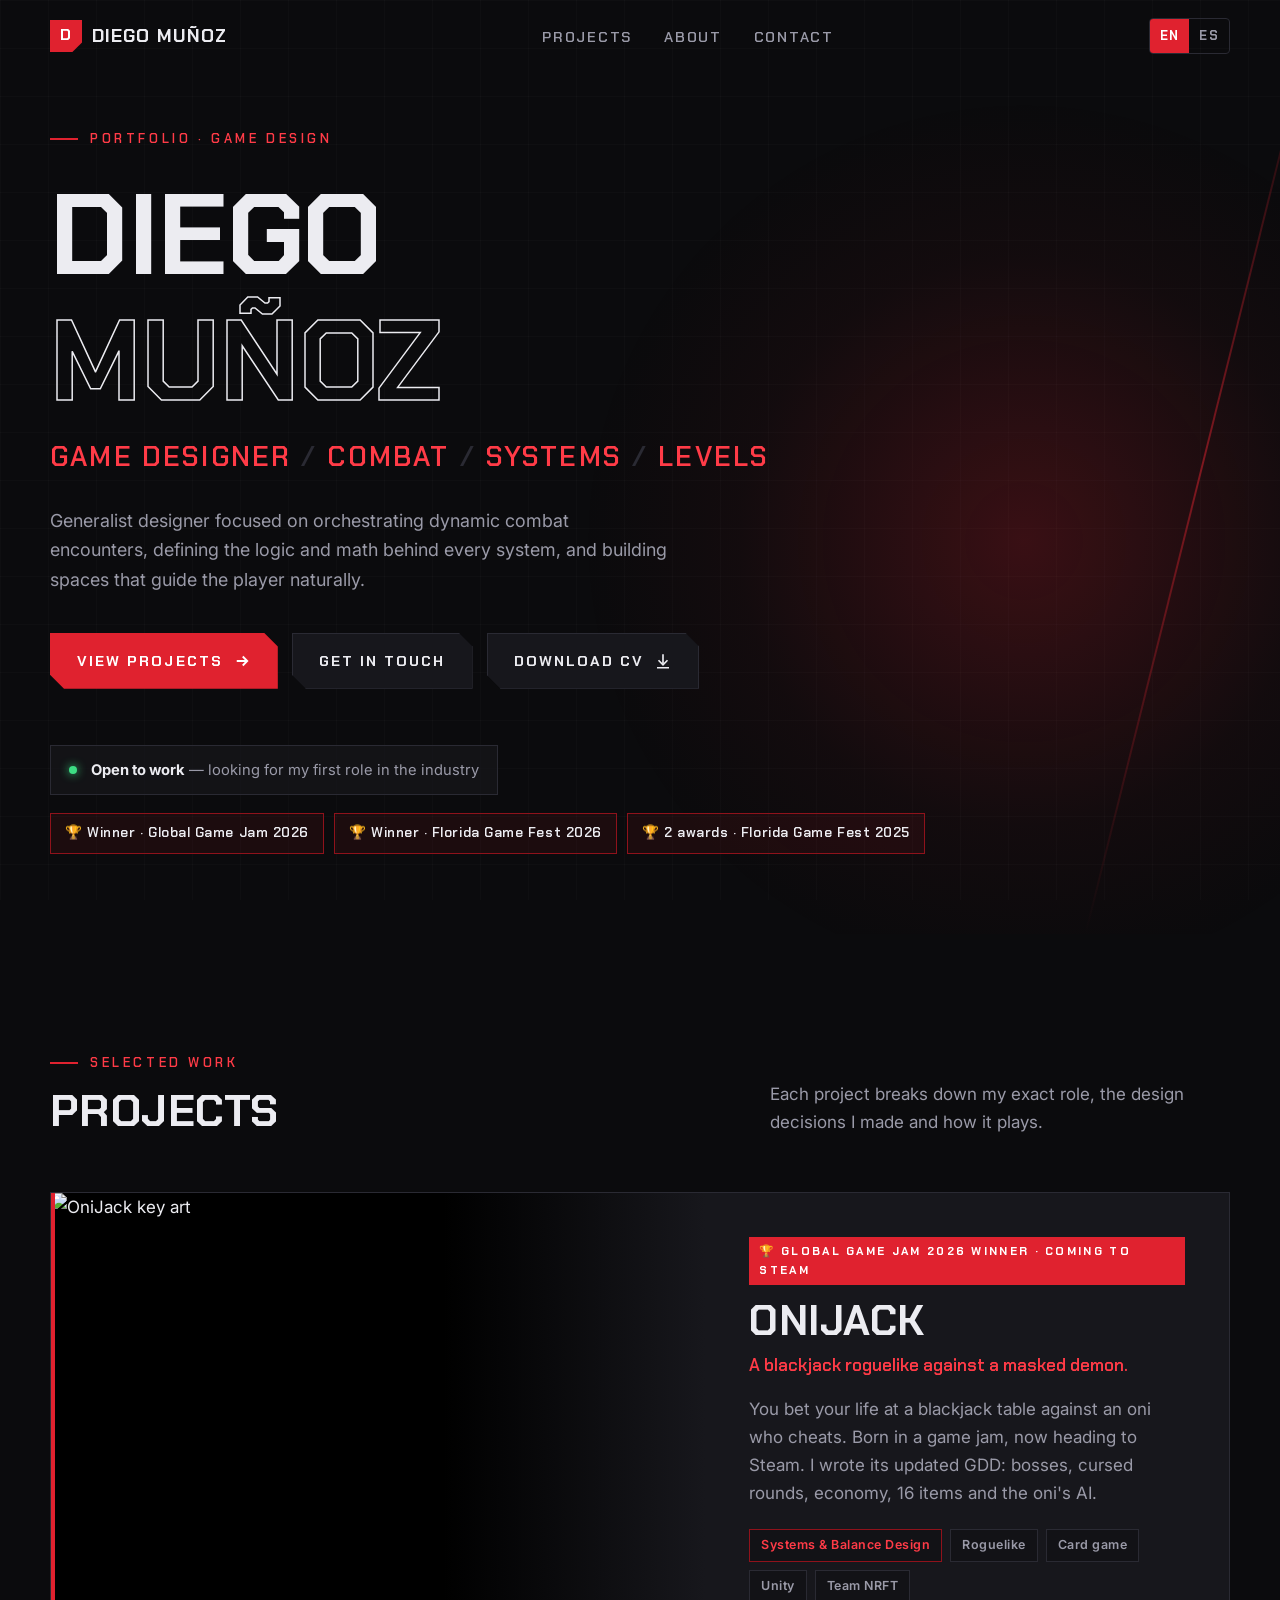
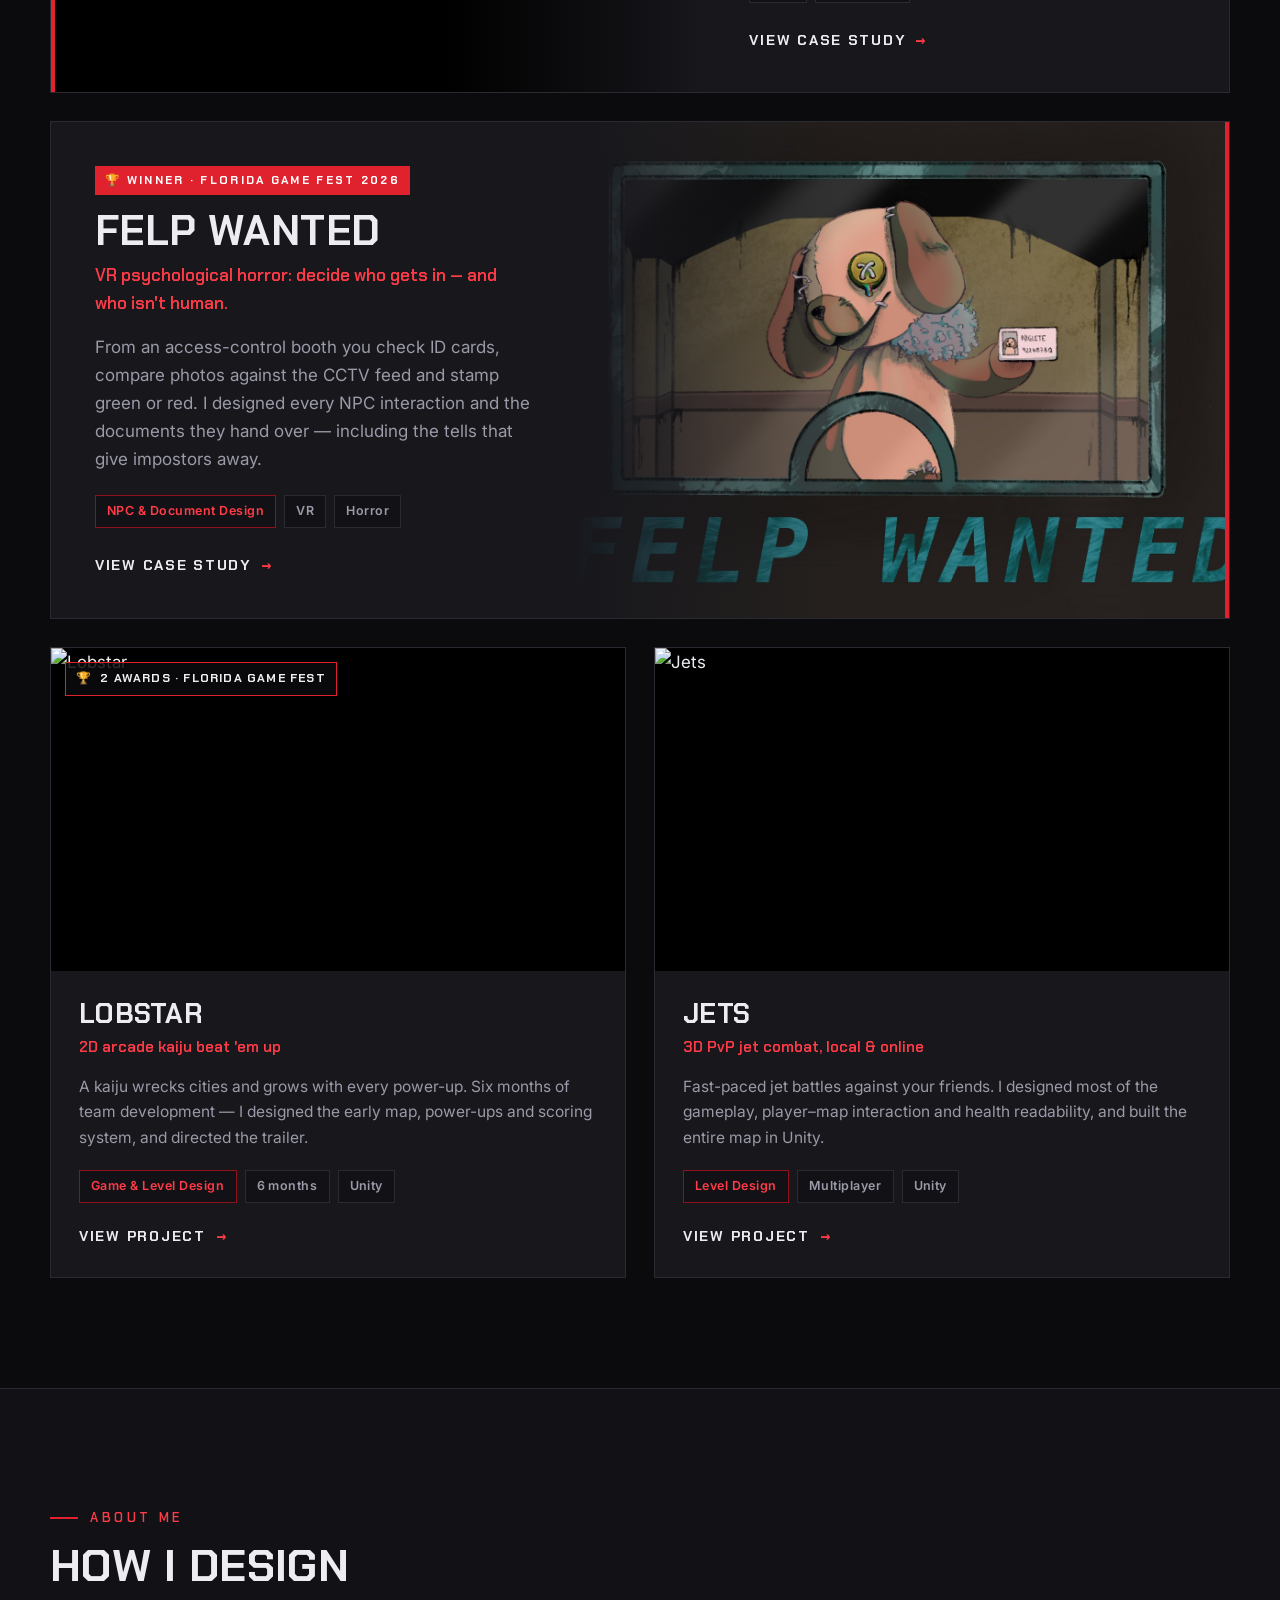
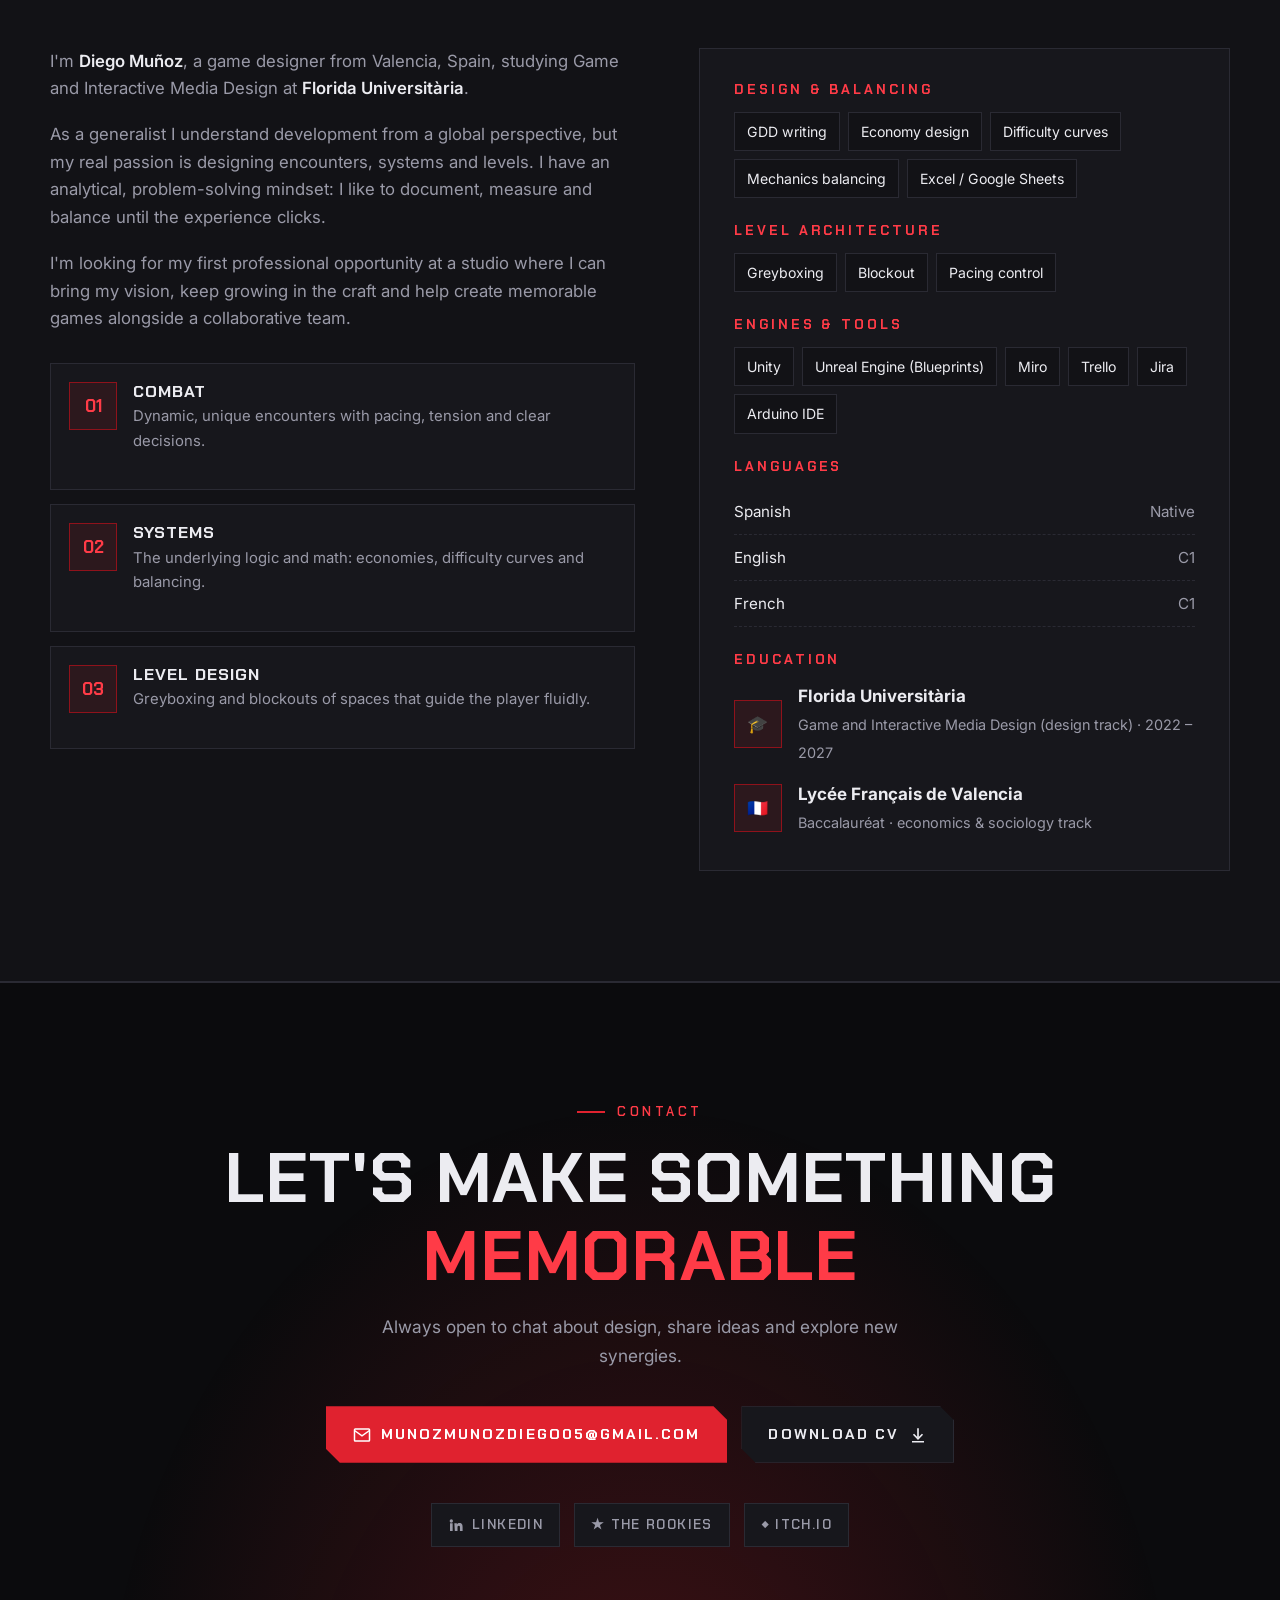
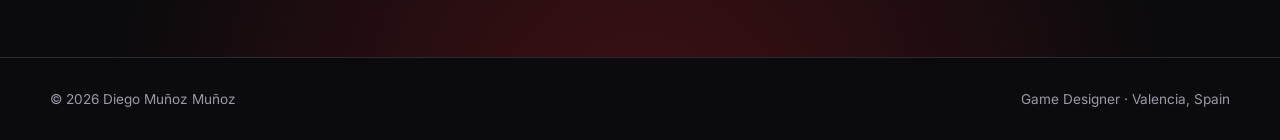
==== commit e7e0c200: "Add files via upload" ====
--- a/index.html
+++ b/index.html
@@ -535,6 +535,8 @@
 }
 .rules code { font-family: var(--font-display); color: var(--red-bright); font-weight: 700; }
 .scroll-hint { display: none; }
+.boss.locked { margin-top: 16px; border-style: dashed; background: repeating-linear-gradient(135deg, var(--surface) 0 14px, #141418 14px 28px); }
+.boss.locked h4 { margin-bottom: 8px; }
 
 </style>
 </head>
@@ -608,8 +610,8 @@
           <span class="flag" data-es="🏆 Ganador Global Game Jam 2026 · Próximamente en Steam">🏆 Global Game Jam 2026 winner · Coming to Steam</span>
           <h3>OniJack</h3>
           <div class="tagline" data-es="Un roguelike de blackjack contra un demonio enmascarado.">A blackjack roguelike against a masked demon.</div>
-          <p data-es="Te juegas la vida en una partida de blackjack contra un oni que hace trampas. Nació en una game jam y ahora va camino de Steam. Escribí su GDD actualizado: jefes, rondas malditas, economía, 18 objetos y la IA del oni.">
-            You bet your life at a blackjack table against an oni who cheats. Born in a game jam, now heading to Steam. I wrote its updated GDD: bosses, cursed rounds, economy, 18 items and the oni's AI.</p>
+          <p data-es="Te juegas la vida en una partida de blackjack contra un oni que hace trampas. Nació en una game jam y ahora va camino de Steam. Escribí su GDD actualizado: jefes, rondas malditas, economía, 16 objetos y la IA del oni.">
+            You bet your life at a blackjack table against an oni who cheats. Born in a game jam, now heading to Steam. I wrote its updated GDD: bosses, cursed rounds, economy, 16 items and the oni's AI.</p>
           <div class="meta-row">
             <span class="chip hot" data-es="Diseño de sistemas y balance">Systems &amp; Balance Design</span>
             <span class="chip">Roguelike</span>
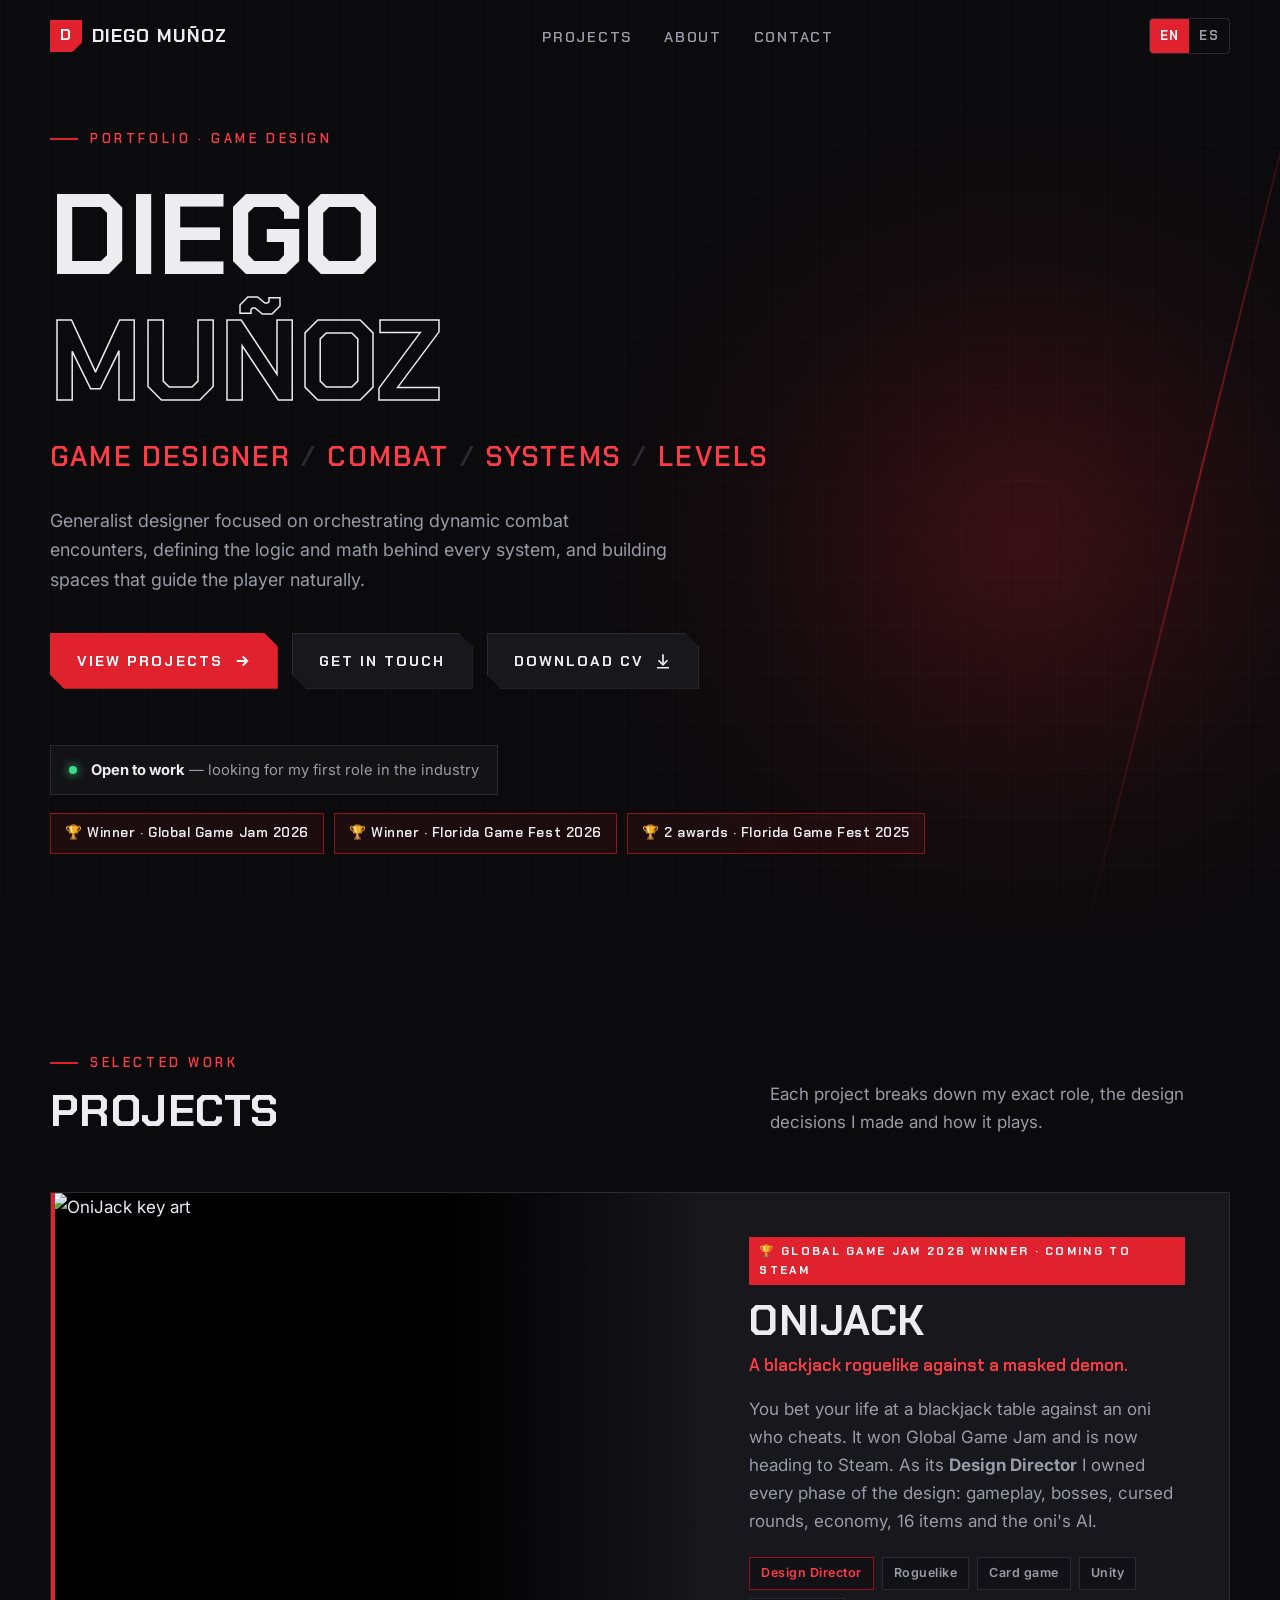
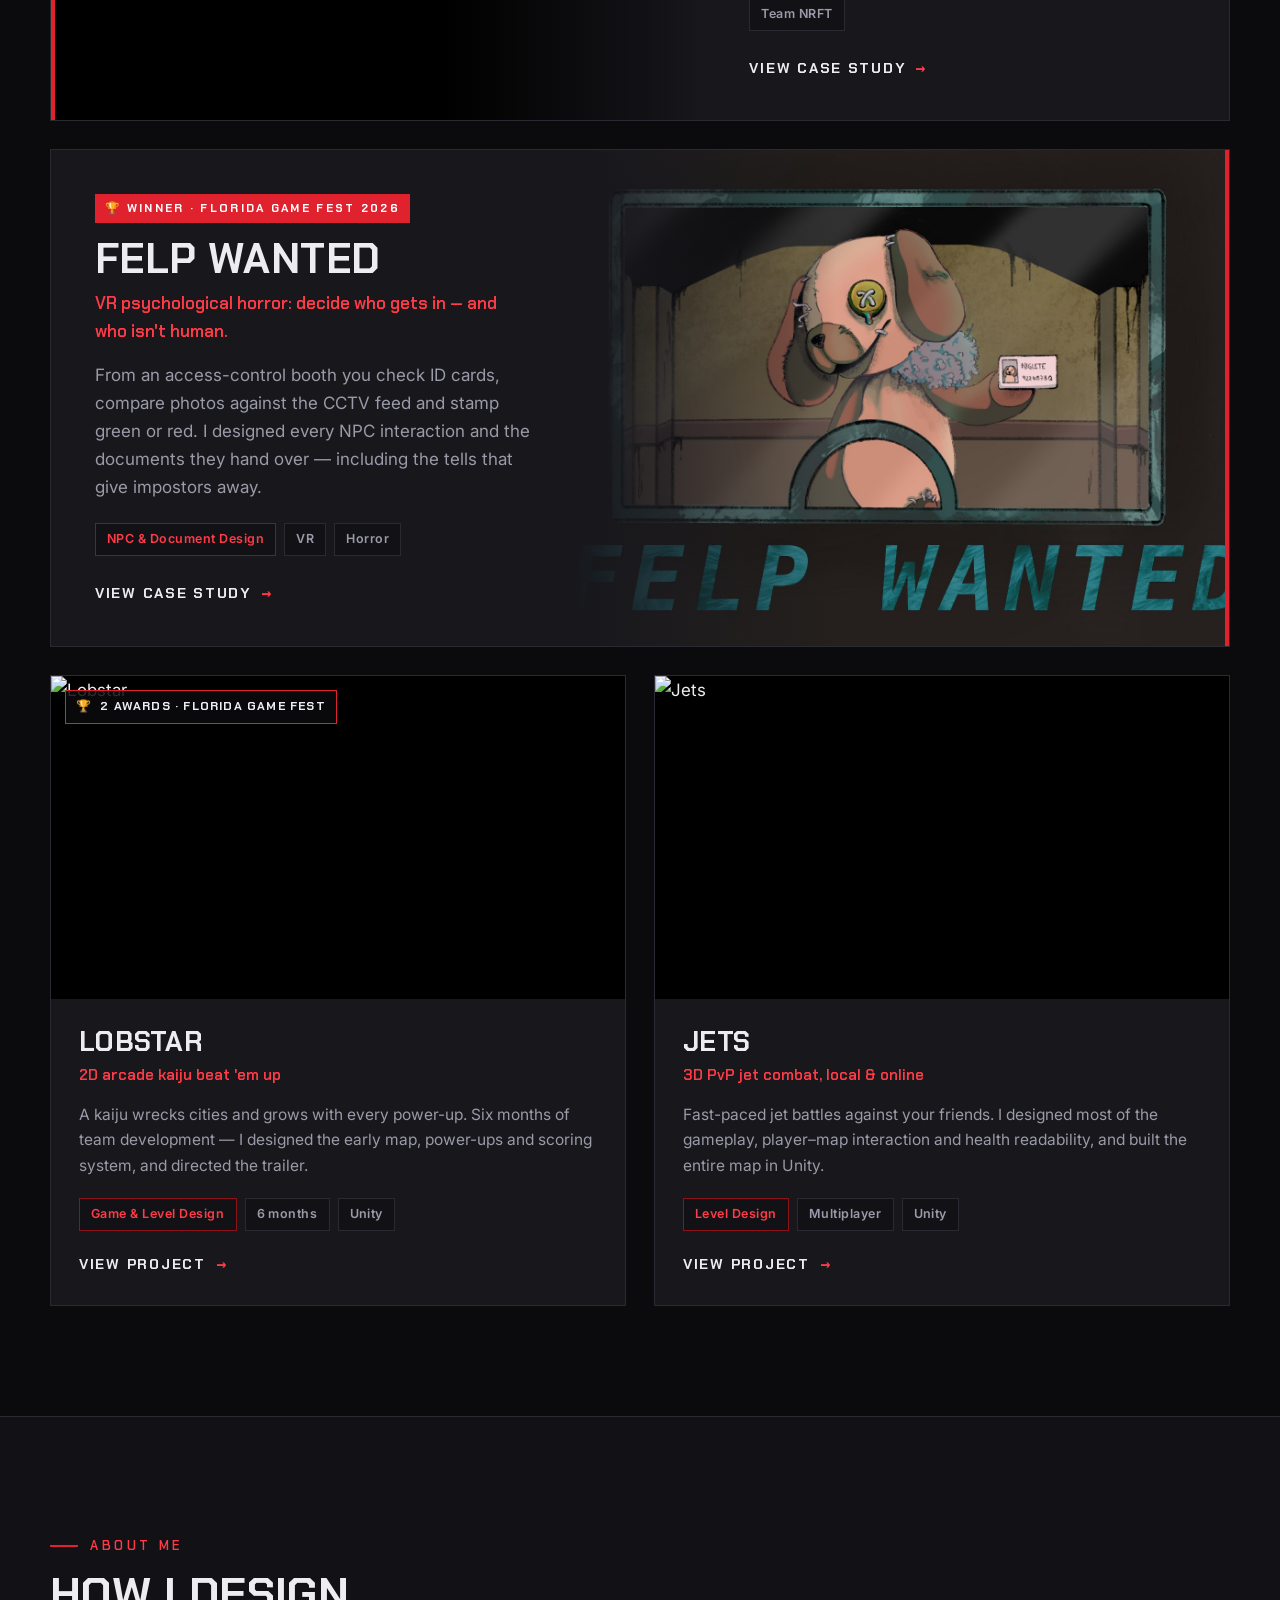
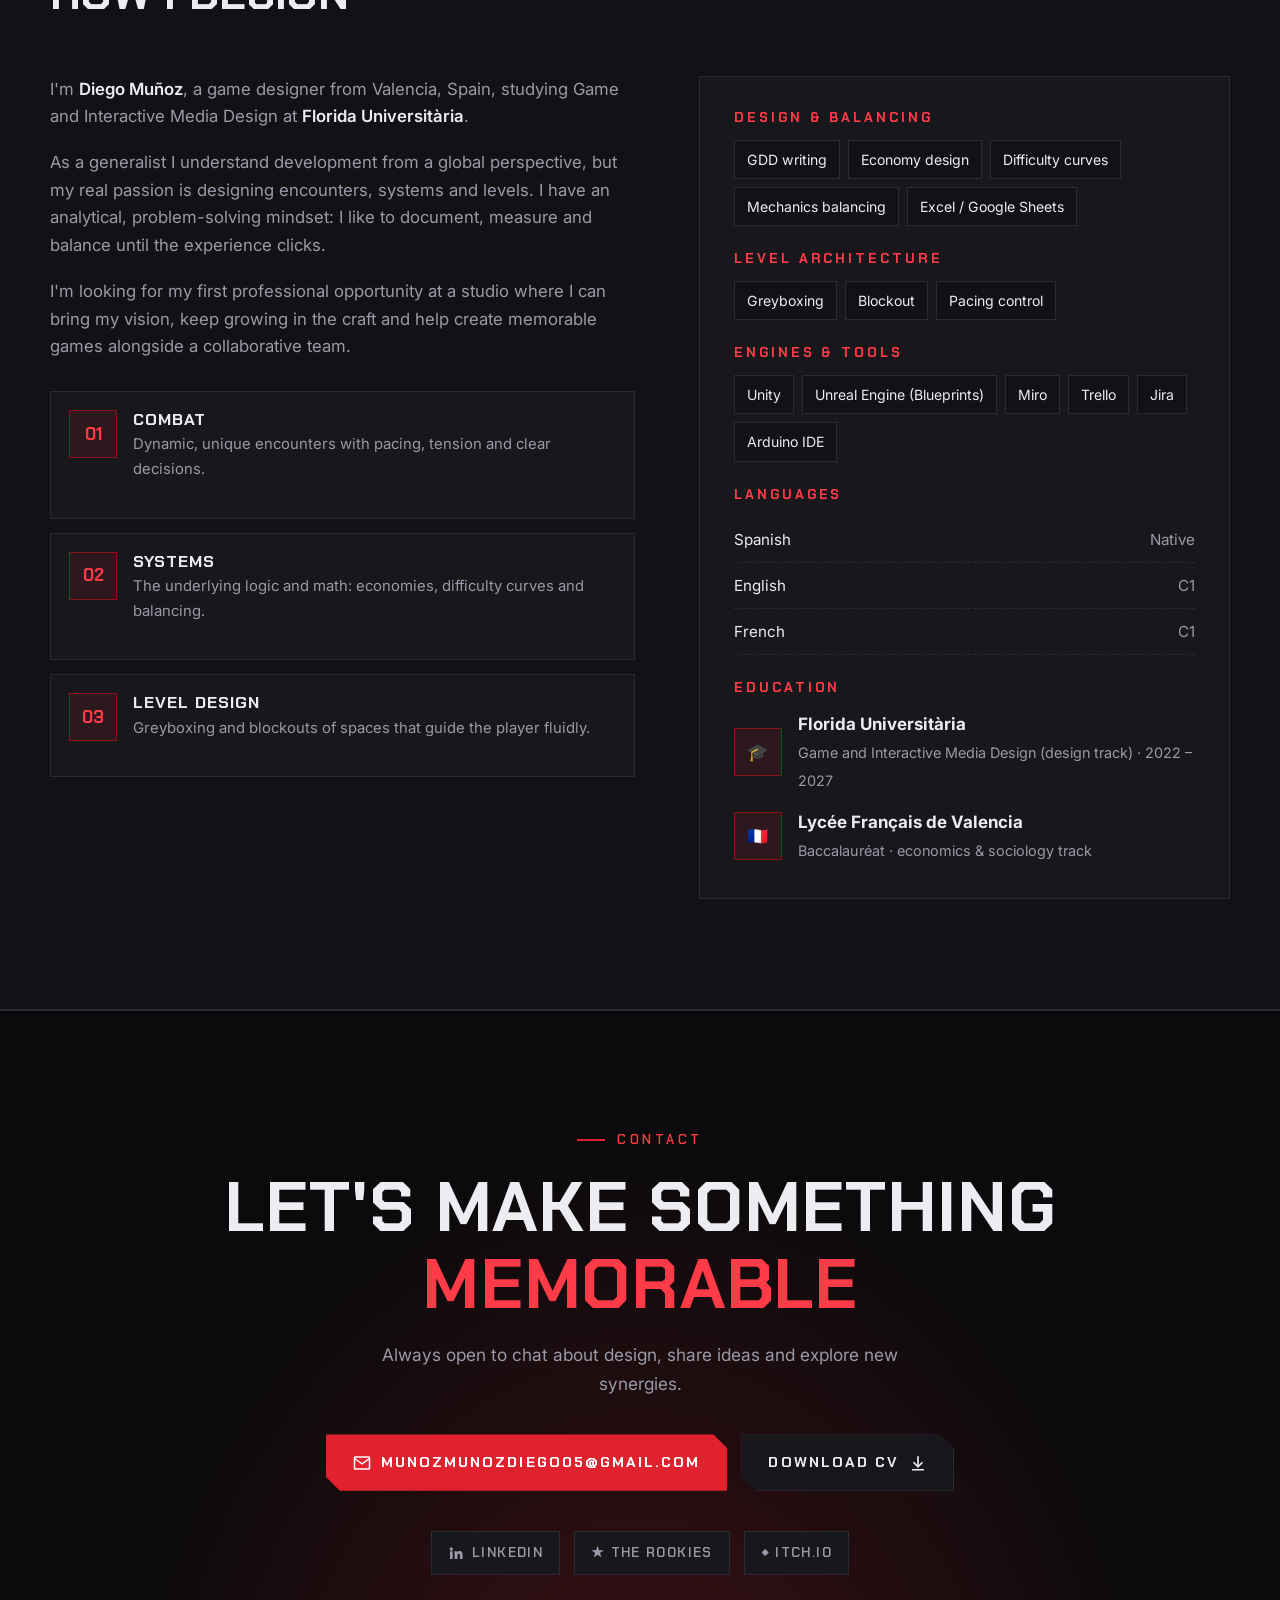
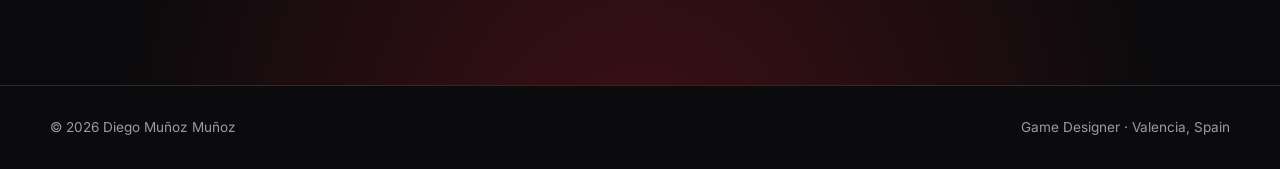
==== commit fd0c3f62: "Add files via upload" ====
--- a/index.html
+++ b/index.html
@@ -610,10 +610,10 @@
           <span class="flag" data-es="🏆 Ganador Global Game Jam 2026 · Próximamente en Steam">🏆 Global Game Jam 2026 winner · Coming to Steam</span>
           <h3>OniJack</h3>
           <div class="tagline" data-es="Un roguelike de blackjack contra un demonio enmascarado.">A blackjack roguelike against a masked demon.</div>
-          <p data-es="Te juegas la vida en una partida de blackjack contra un oni que hace trampas. Nació en una game jam y ahora va camino de Steam. Escribí su GDD actualizado: jefes, rondas malditas, economía, 16 objetos y la IA del oni.">
-            You bet your life at a blackjack table against an oni who cheats. Born in a game jam, now heading to Steam. I wrote its updated GDD: bosses, cursed rounds, economy, 16 items and the oni's AI.</p>
+          <p data-es="Te juegas la vida en una partida de blackjack contra un oni que hace trampas. Ganó la Global Game Jam y ahora va camino de Steam. Fui su <strong>director de diseño</strong> y me encargué de todas las fases del diseño: gameplay, jefes, rondas malditas, economía, 16 objetos y la IA del oni.">
+            You bet your life at a blackjack table against an oni who cheats. It won Global Game Jam and is now heading to Steam. As its <strong>Design Director</strong> I owned every phase of the design: gameplay, bosses, cursed rounds, economy, 16 items and the oni's AI.</p>
           <div class="meta-row">
-            <span class="chip hot" data-es="Diseño de sistemas y balance">Systems &amp; Balance Design</span>
+            <span class="chip hot" data-es="Director de diseño">Design Director</span>
             <span class="chip">Roguelike</span>
             <span class="chip" data-es="Juego de cartas">Card game</span>
             <span class="chip">Unity</span>
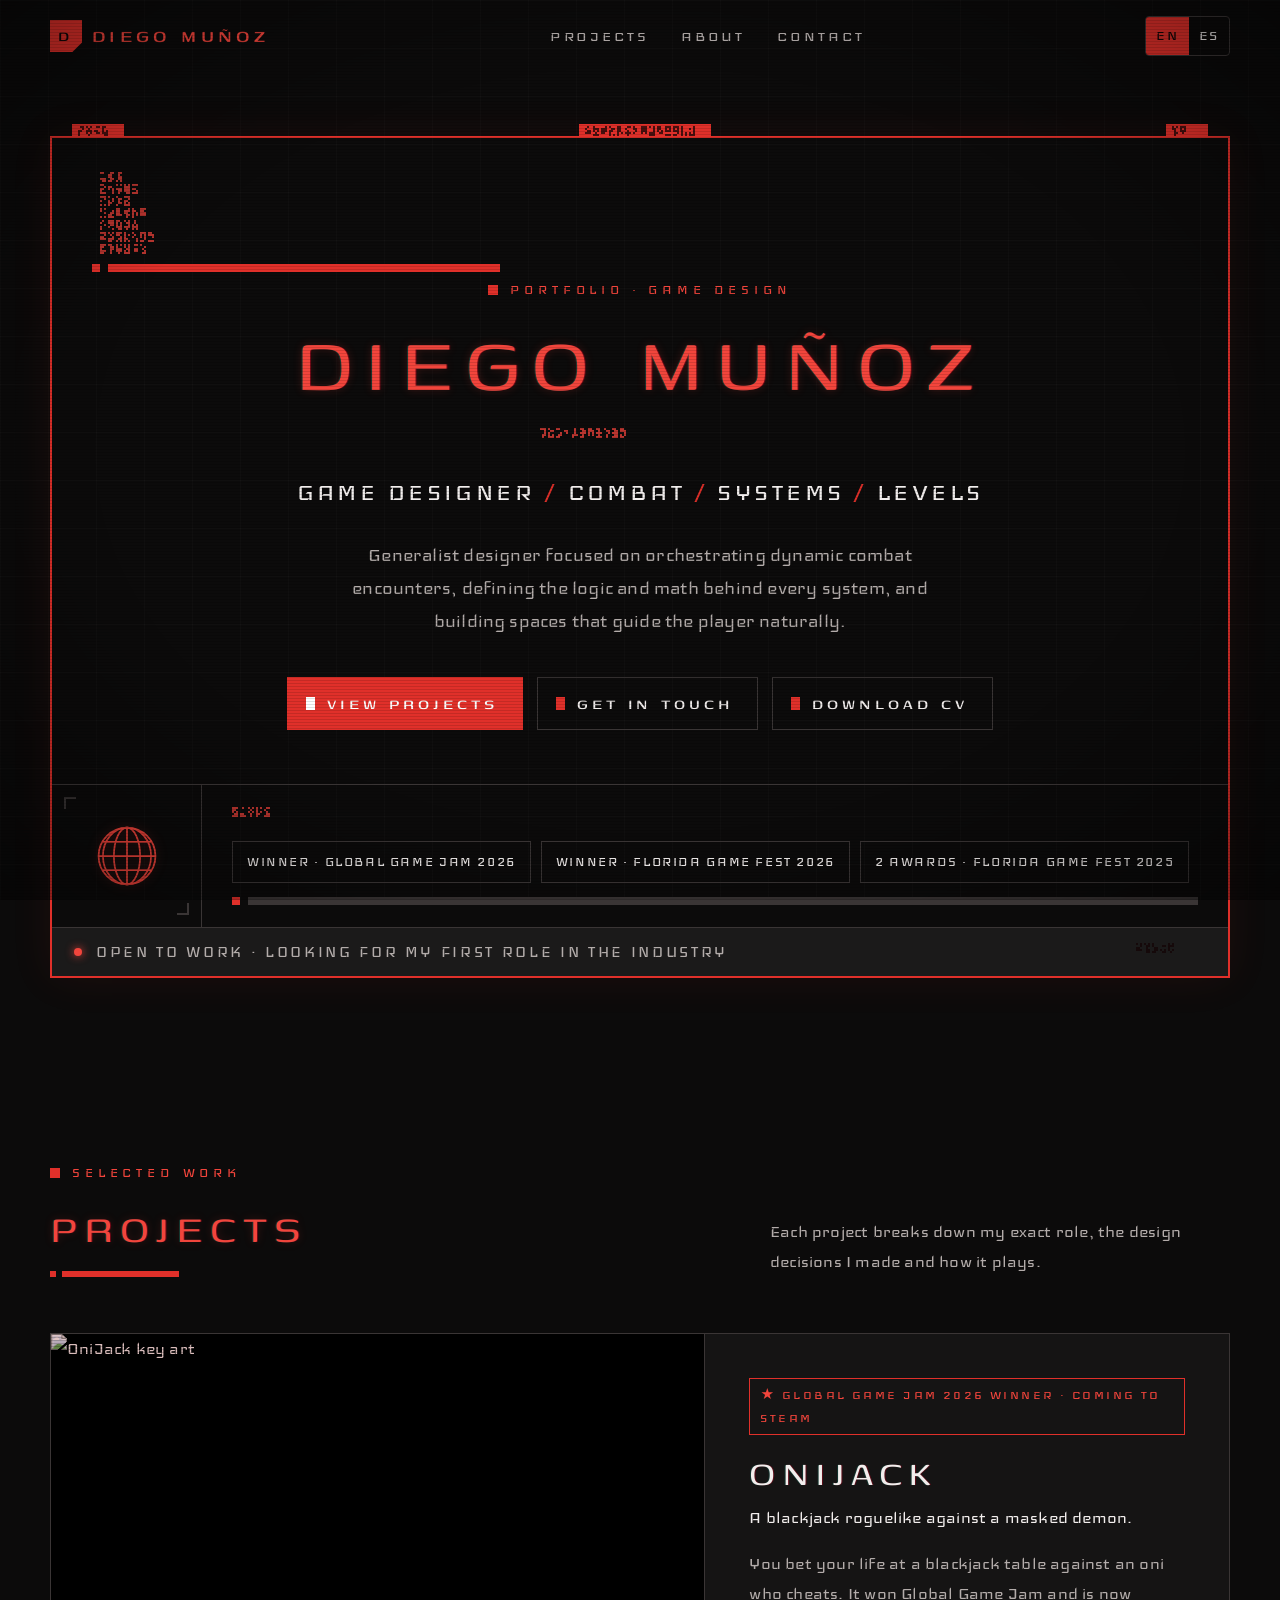
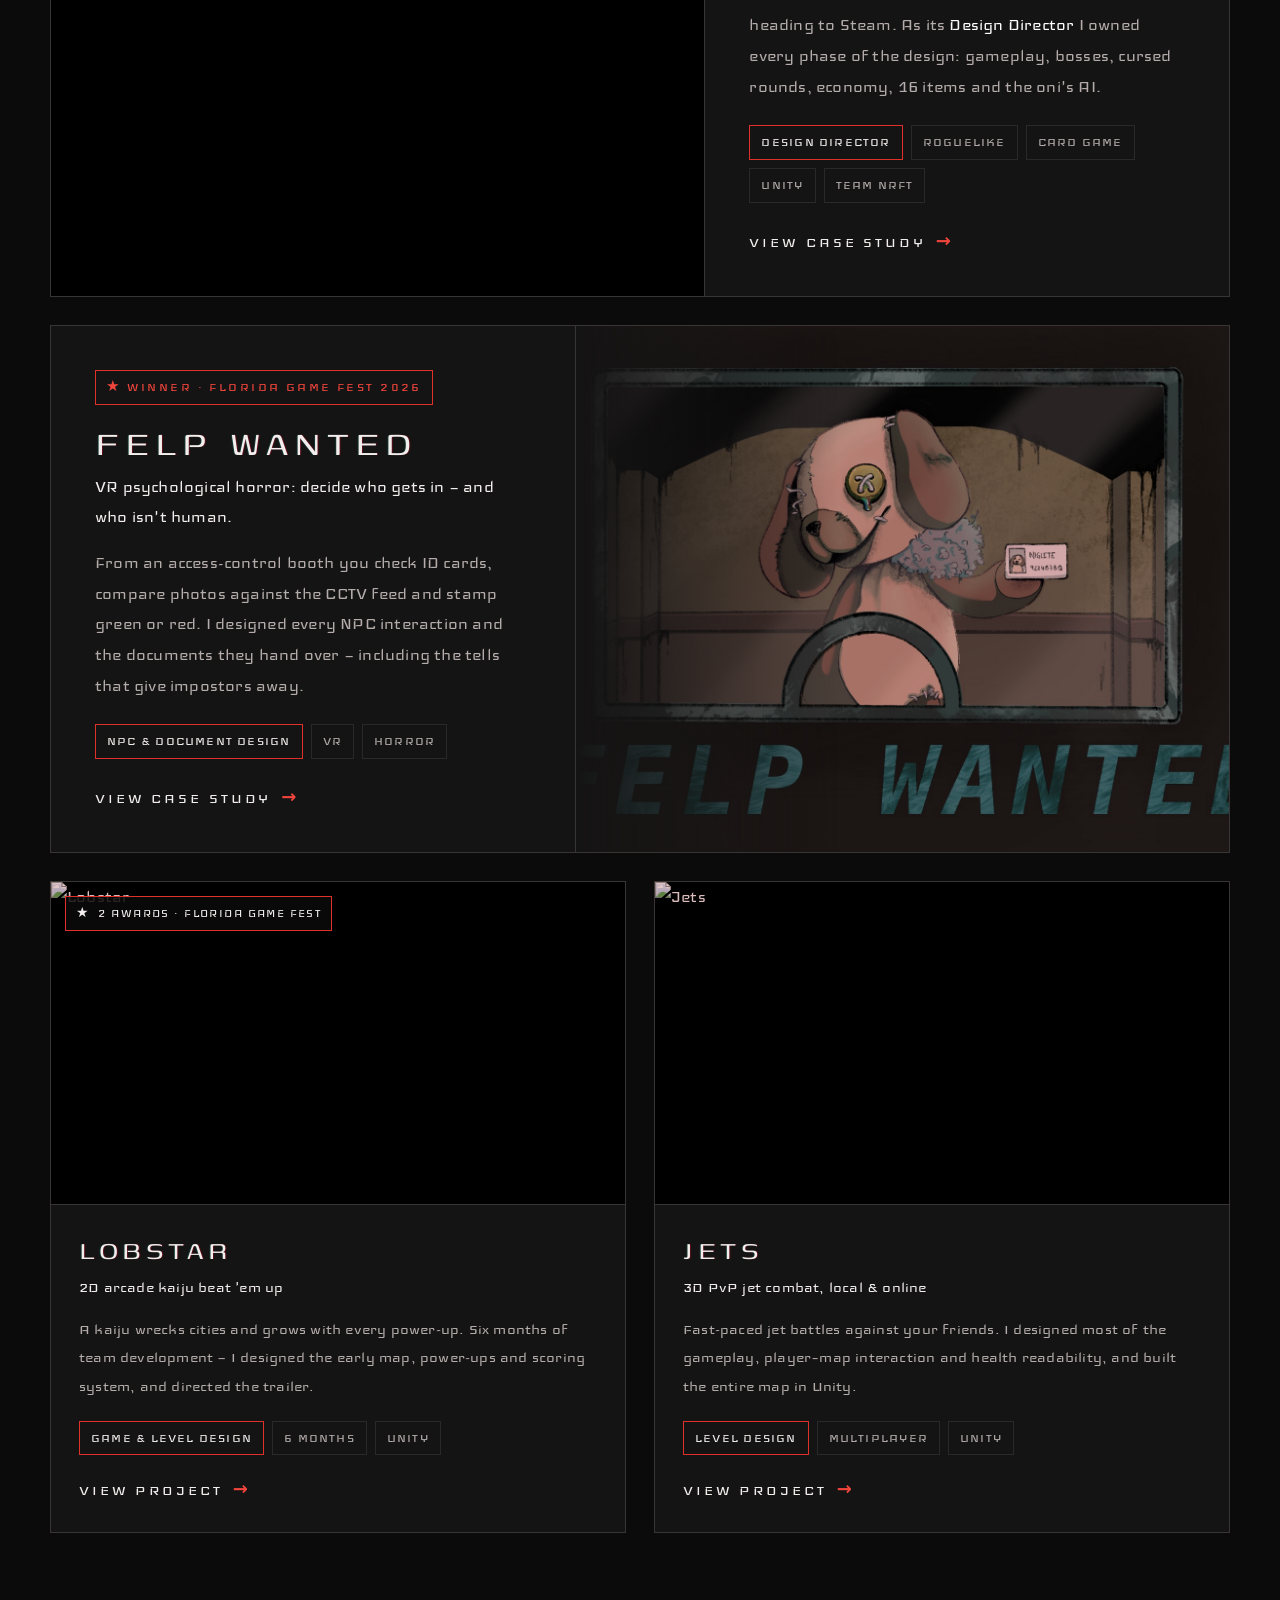
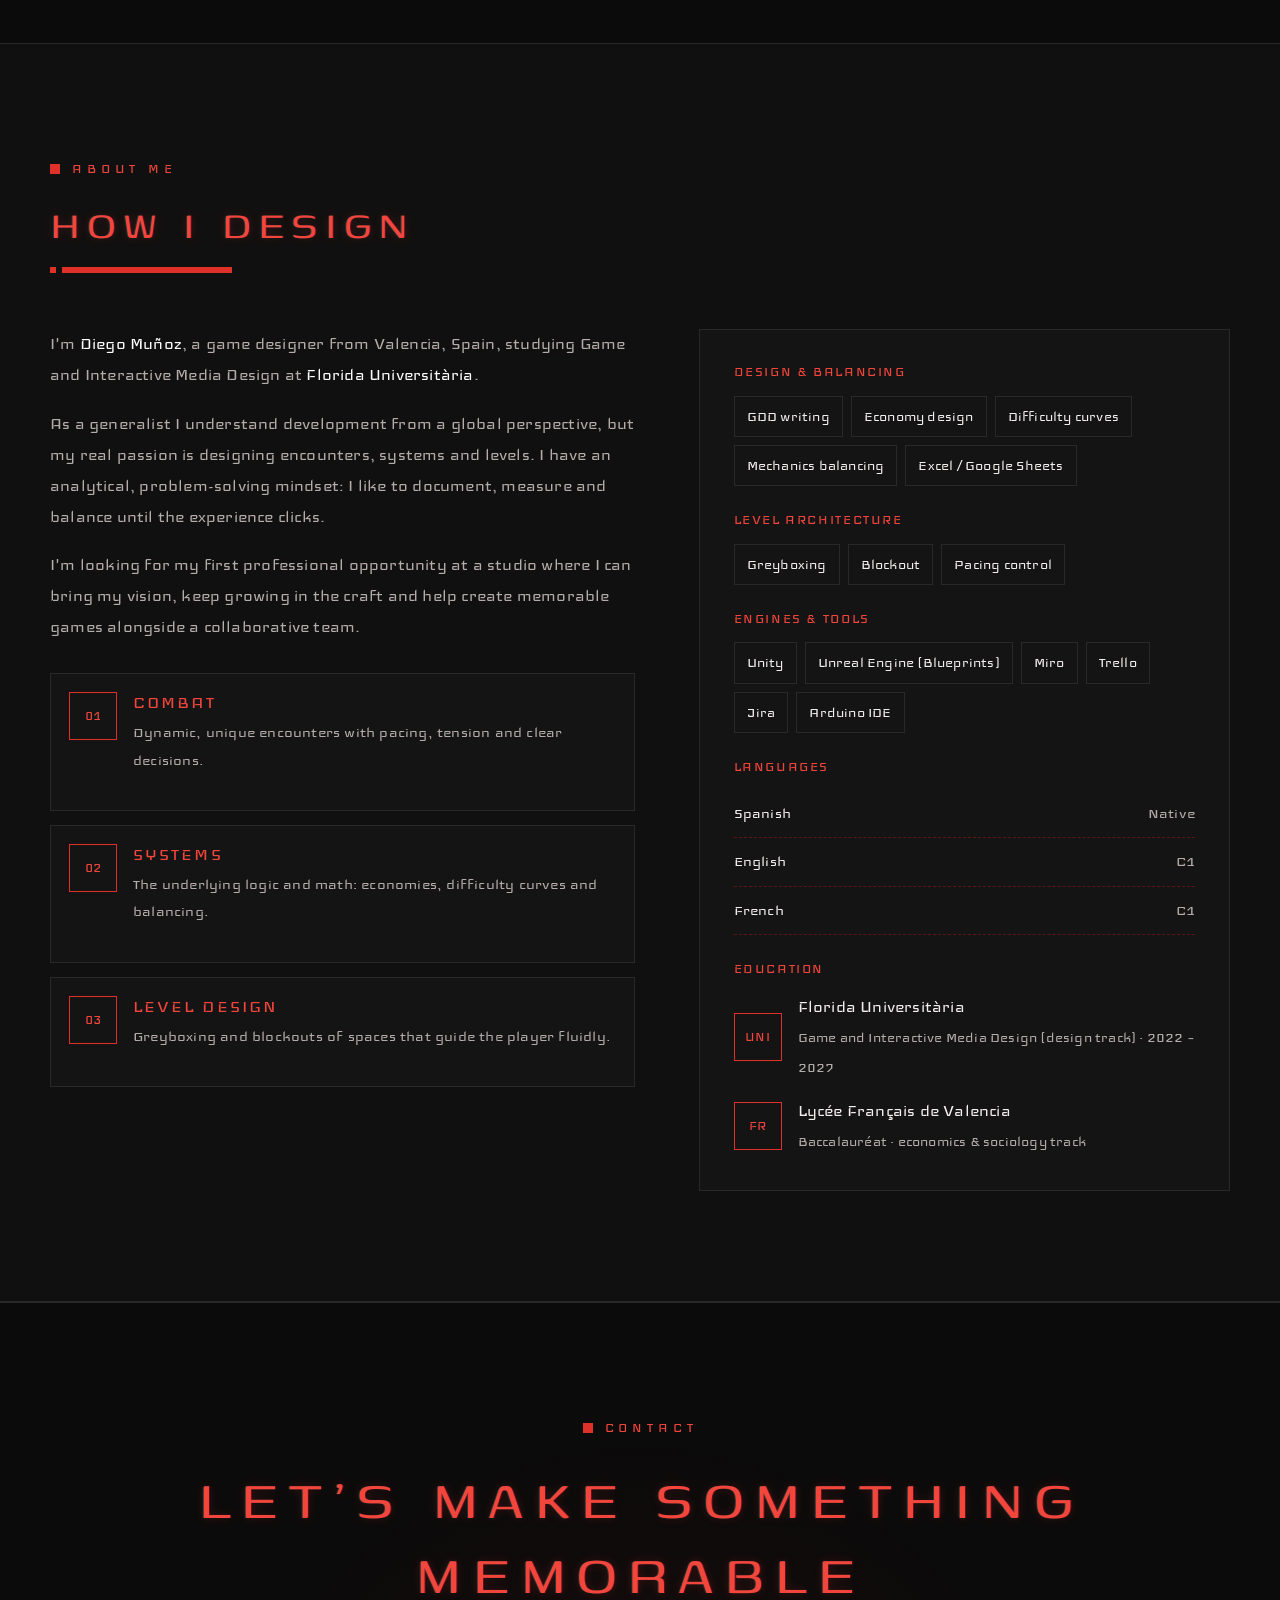
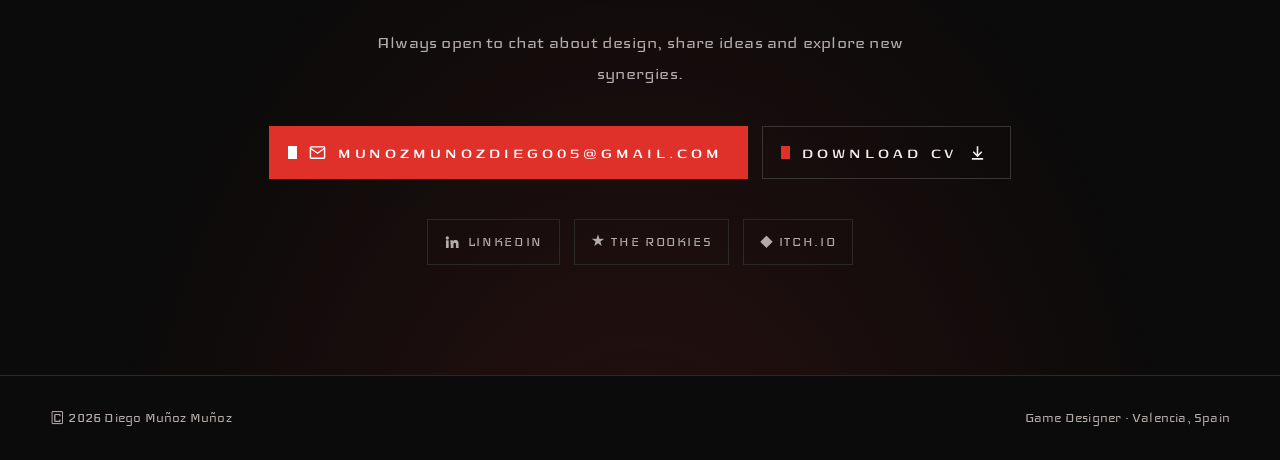
==== commit 9ff26fae: "Add files via upload" ====
--- a/index.html
+++ b/index.html
@@ -11,8 +11,10 @@
   <link rel="icon" href="data:image/svg+xml,<svg xmlns='http://www.w3.org/2000/svg' viewBox='0 0 32 32'><polygon points='0,0 32,0 32,22 22,32 0,32' fill='%23e0222f'/><text x='16' y='22' font-size='16' font-family='Arial' font-weight='bold' fill='white' text-anchor='middle'>D</text></svg>" />
   <link rel="preconnect" href="https://fonts.googleapis.com" />
   <link rel="preconnect" href="https://fonts.gstatic.com" crossorigin />
-  <link href="https://fonts.googleapis.com/css2?family=Chakra+Petch:wght@500;600;700&family=Inter:wght@400;500;600&display=swap" rel="stylesheet" />
+  <link href="https://fonts.googleapis.com/css2?family=Shippori+Mincho+B1:wght@500;700;800&family=Special+Elite&family=Zen+Kaku+Gothic+New:wght@400;500;700&display=swap" rel="stylesheet" />
   <style>
+@font-face { font-family: "Genos"; src: url("Genos-Variable.woff") format("woff"), url("Genos-Variable.ttf") format("truetype"); font-weight: 100 900; font-display: swap; }
+@font-face { font-family: "Iceland"; src: url("Iceland-Regular.woff") format("woff"), url("Iceland-Regular.ttf") format("truetype"); font-display: swap; }
 /* ==========================================================
    Diego Muñoz — Game Designer Portfolio
    Palette: black / crimson red
@@ -29,8 +31,9 @@
   --red-bright: #ff3b47;
   --red-dark: #8f121b;
   --red-glow: rgba(224, 34, 47, 0.35);
-  --font-display: "Chakra Petch", "Segoe UI", sans-serif;
-  --font-body: "Inter", "Segoe UI", system-ui, sans-serif;
+  --font-display: "Iceland", "Segoe UI", sans-serif;
+  --font-body: "Iceland", "Segoe UI", system-ui, sans-serif;
+  --font-title: "Genos", "Iceland", sans-serif;
   --radius: 4px;
   --max: 1180px;
   --cut: 14px;
@@ -538,6 +541,391 @@
 .boss.locked { margin-top: 16px; border-style: dashed; background: repeating-linear-gradient(135deg, var(--surface) 0 14px, #141418 14px 28px); }
 .boss.locked h4 { margin-bottom: 8px; }
 
+
+/* ==========================================================
+   v9 — Iceland body + Segment (E1234) titles, LCD buttons
+   ========================================================== */
+html { font-size: 19px; }
+* { font-synthesis: none; }
+body { font-size: 1.05rem; line-height: 1.5; letter-spacing: .01em; }
+strong, b { font-weight: normal; color: var(--text); }
+
+/* Titles: 7-segment display in red */
+h1, h2, .featured-body h3, .card-body h3, .boss h4, .char h4,
+.next-project strong, .award-card strong, .case-body h3 {
+  font-family: var(--font-title); font-weight: normal; color: var(--red-bright);
+  letter-spacing: .015em; text-transform: none; line-height: 1.05;
+  text-shadow: 0 2px 0 rgba(0,0,0,.6), 0 0 22px rgba(224,34,47,.25);
+}
+.hero h1 { font-size: clamp(4rem, 12vw, 9.5rem); margin: 22px 0 18px; line-height: .95; }
+.hero h1 .outline { color: var(--text); text-shadow: 0 2px 0 rgba(0,0,0,.6); }
+h2 { font-size: clamp(2.6rem, 5vw, 3.8rem); }
+.p-hero h1 { font-size: clamp(3.6rem, 10vw, 7.5rem); }
+.featured-body h3 { font-size: 3.2rem; text-transform: none; }
+.card-body h3 { font-size: 2.4rem; text-transform: none; }
+.case-label h2 { font-size: 2rem; line-height: 1.05; }
+.case-body h3 { font-size: 1.8rem; text-transform: none; margin-top: 34px; }
+.boss h4 { font-size: 2rem; text-transform: none; }
+.char h4 { font-size: 1.9rem; text-transform: none; }
+.next-project strong { font-size: clamp(2.6rem, 6vw, 4.4rem); text-transform: none; }
+.next-project:hover strong { color: #fff; }
+.award-card strong { font-size: 1.5rem; text-transform: none; }
+.contact h2 { font-size: clamp(2.8rem, 7vw, 5rem); }
+.contact h2 .red { color: inherit; }
+
+/* Body-font labels: Iceland reads best uppercase + tracked */
+.eyebrow, .flag, .chip, .fact small, .tl small, .bar span:first-child, .item .type, .dtable th,
+.nav-links a, .lang-toggle, .link-arrow, .back, .socials a, .loop .step, .doc-caption { font-family: var(--font-body); }
+.nav-links a { font-size: .95rem; letter-spacing: .16em; }
+.hero .role { font-size: clamp(1.1rem, 2.4vw, 1.5rem); letter-spacing: .12em; }
+.hero p.lead { font-size: 1.15rem; }
+.chip { font-size: .8rem; letter-spacing: .08em; text-transform: uppercase; }
+.item h4, .ai strong, .focus h4, .skills-block h4, .pillar h4 { font-family: var(--font-body); font-weight: normal; letter-spacing: .1em; }
+.item h4 { font-size: 1.05rem; color: var(--text); }
+.focus h4 { color: var(--red-bright); font-size: 1.1rem; }
+.case-body p, .card-body p, .featured-body p, .about-text p { line-height: 1.55; }
+
+/* ---------- LCD buttons ---------- */
+.btn {
+  clip-path: none; font-family: var(--font-body); font-weight: normal; font-size: 1.05rem;
+  letter-spacing: .18em; text-transform: uppercase; padding: 13px 24px 13px 20px; gap: 12px;
+  background: #120708; color: var(--red-bright); border: 1px solid rgba(224,34,47,.65);
+  box-shadow: inset 0 0 0 3px #120708, inset 0 0 0 4px rgba(224,34,47,.22);
+  text-shadow: 0 0 8px rgba(255,59,71,.6);
+  transition: background .15s, color .15s, box-shadow .2s, transform .15s;
+}
+.btn::before {
+  content: ""; width: 5px; height: 15px; flex: none; background: currentColor;
+  box-shadow: 0 0 8px currentColor; opacity: .85;
+}
+.btn:hover::before { animation: lcdBlink .9s steps(1) infinite; }
+@keyframes lcdBlink { 50% { opacity: 0; } }
+.btn:hover { background: var(--red); color: #0b0b0d; text-shadow: none; transform: none;
+  box-shadow: inset 0 0 0 3px var(--red), inset 0 0 0 4px rgba(11,11,13,.35), 0 0 26px var(--red-glow); }
+.btn-primary { background: var(--red); color: #0b0b0d; text-shadow: none; border-color: var(--red);
+  box-shadow: inset 0 0 0 3px var(--red), inset 0 0 0 4px rgba(11,11,13,.3); }
+.btn-primary:hover { background: var(--red-bright); box-shadow: inset 0 0 0 3px var(--red-bright), inset 0 0 0 4px rgba(11,11,13,.3), 0 0 30px var(--red-glow); }
+.btn-ghost { background: #120708; color: var(--red-bright); border-color: rgba(224,34,47,.65); }
+.btn-ghost:hover { color: #0b0b0d; }
+.btn svg { width: 17px; height: 17px; }
+.btn:focus-visible { outline: 2px solid #fff; outline-offset: 3px; }
+
+.lang-toggle { font-size: .9rem; letter-spacing: .14em; }
+.lang-toggle button.on { box-shadow: 0 0 14px var(--red-glow); }
+.link-arrow { font-size: .95rem; letter-spacing: .16em; }
+.flag { font-size: .8rem; letter-spacing: .16em; }
+.eyebrow { font-size: .85rem; letter-spacing: .3em; }
+
+@media (max-width: 760px) {
+  html { font-size: 17px; }
+  .featured-body h3 { font-size: 2.6rem; }
+}
+
+
+/* ==========================================================
+   v11 — Red phosphor CRT terminal
+   ========================================================== */
+:root {
+  --bg: #0e0304;
+  --bg-2: #130506;
+  --surface: #180607;
+  --surface-2: #210909;
+  --line: #4d1316;
+  --text: #ffd6d0;
+  --muted: #c8776f;
+  --red: #ec2f27;
+  --red-bright: #ff4b3e;
+  --red-dark: #7d1513;
+  --red-glow: rgba(255, 60, 48, .35);
+  --ink: #140405;
+}
+body { background: var(--bg); color: var(--text); }
+body::before {
+  background-image:
+    linear-gradient(rgba(255,75,62,.035) 1px, transparent 1px),
+    linear-gradient(90deg, rgba(255,75,62,.035) 1px, transparent 1px);
+}
+/* scanlines + vignette over everything */
+body::after {
+  content: ""; position: fixed; inset: 0; pointer-events: none; z-index: 200;
+  background:
+    repeating-linear-gradient(0deg, rgba(0,0,0,.22) 0 1px, transparent 1px 3px),
+    radial-gradient(ellipse at center, transparent 55%, rgba(0,0,0,.55) 100%);
+}
+::selection { background: var(--red); color: var(--ink); }
+
+/* ---------- Titles: Genos, wide, phosphor + colour bleed ---------- */
+h1, h2, .featured-body h3, .card-body h3, .boss h4, .char h4,
+.next-project strong, .award-card strong, .case-body h3 {
+  font-family: var(--font-title); font-weight: 400; text-transform: uppercase;
+  letter-spacing: .14em; line-height: 1.08; color: var(--red-bright);
+  text-shadow: -1.5px 0 rgba(0,255,214,.28), 1.5px 0 rgba(255,0,40,.55), 0 0 18px rgba(255,60,48,.45);
+}
+.hero h1 { font-size: clamp(2.6rem, 7.6vw, 6.2rem); letter-spacing: .12em; margin: 10px 0 14px; line-height: 1; }
+h2 { font-size: clamp(1.9rem, 3.8vw, 2.9rem); }
+.p-hero h1 { font-size: clamp(2.8rem, 8vw, 6rem); }
+.featured-body h3 { font-size: 2.3rem; }
+.card-body h3 { font-size: 1.7rem; }
+.case-label h2 { font-size: 1.15rem; line-height: 1.3; letter-spacing: .12em; }
+.case-body h3 { font-size: 1.15rem; }
+.boss h4 { font-size: 1.35rem; }
+.char h4 { font-size: 1.25rem; }
+.next-project strong { font-size: clamp(2rem, 5vw, 3.4rem); }
+.award-card strong { font-size: 1.05rem; }
+.contact h2 { font-size: clamp(2rem, 5.4vw, 3.8rem); }
+.contact h2 .red { color: inherit; }
+
+/* section titles get the "marker + bar" from the reference */
+.section-head h2::after, .p-hero h1::after {
+  content: ""; display: block; height: 10px; width: min(360px, 70%); margin-top: 16px;
+  background: linear-gradient(90deg, var(--red) 0 10px, transparent 10px 18px, var(--red) 18px);
+  box-shadow: 0 0 14px var(--red-glow);
+}
+
+/* ---------- Bars & data blocks ---------- */
+.tbar { display: flex; align-items: center; gap: 8px; }
+.tbar i { width: 10px; height: 14px; background: var(--red); box-shadow: 0 0 10px var(--red-glow); }
+.tbar b { flex: 1; height: 14px; background: var(--red); box-shadow: 0 0 10px var(--red-glow); }
+canvas.datablock { display: block; image-rendering: pixelated; filter: drop-shadow(0 0 4px rgba(255,60,48,.5)); }
+
+/* ---------- Hero terminal ---------- */
+.hero { min-height: auto; padding: 118px 0 70px; display: block; }
+.hero::after, .hero-slash, .scroll-hint { display: none; }
+.term { position: relative; border: 4px solid var(--red); box-shadow: 0 0 30px rgba(255,60,48,.18), inset 0 0 60px rgba(255,60,48,.06); margin-top: 18px; }
+.term-tabs { position: absolute; top: -22px; left: 0; right: 0; display: flex; justify-content: space-between; padding: 0 20px; pointer-events: none; }
+.term-tabs span { background: var(--red); padding: 4px 8px; height: 22px; }
+.term-main { position: relative; padding: 70px 48px 54px; text-align: center; display: flex; flex-direction: column; align-items: center; }
+.term-data { position: absolute; left: 48px; top: 34px; width: 34%; display: grid; gap: 8px; }
+.term-data .tbar { margin-left: -8px; }
+.term-main .eyebrow { margin-top: 70px; }
+.term-main .datablock.under { margin: 4px auto 22px; }
+.term-main .role { justify-content: center; display: flex; flex-wrap: wrap; }
+.term-main .lead { margin-left: auto; margin-right: auto; }
+.term-main .hero-ctas { justify-content: center; }
+.term-sub { display: grid; grid-template-columns: 150px 1fr; border-top: 4px solid var(--red); }
+.globe { display: grid; place-items: center; border-right: 4px solid var(--red); padding: 22px; color: var(--red-bright); position: relative; }
+.globe svg { width: 70px; height: 70px; filter: drop-shadow(0 0 6px var(--red-glow)); }
+.globe::before, .globe::after { content: ""; position: absolute; width: 10px; height: 10px; border: 2px solid var(--red); }
+.globe::before { top: 12px; left: 12px; border-right: 0; border-bottom: 0; }
+.globe::after { bottom: 12px; right: 12px; border-left: 0; border-top: 0; }
+.term-sub-body { padding: 22px 30px; display: grid; gap: 14px; align-content: center; }
+.term-sub-body .awards-strip { margin: 0; }
+.term-foot { display: flex; align-items: center; gap: 14px; background: var(--red); color: var(--ink); padding: 10px 22px; font-size: 1rem; letter-spacing: .14em; text-transform: uppercase; }
+.term-foot canvas { margin-left: auto; }
+.term-foot .dot { background: var(--ink); box-shadow: none; animation: blinkDot 1.2s steps(1) infinite; }
+@keyframes blinkDot { 50% { opacity: 0; } }
+
+.awards-strip { gap: 10px; }
+.awards-strip span { background: transparent; border: 2px solid var(--red); color: var(--text); font-size: .85rem; letter-spacing: .1em; text-transform: uppercase; }
+
+/* ---------- Buttons: terminal commands ---------- */
+.btn {
+  font-family: var(--font-title); font-weight: 500; font-size: .95rem; letter-spacing: .22em; text-transform: uppercase;
+  padding: 12px 24px 12px 18px; gap: 12px; border: 2px solid var(--red); background: transparent; color: var(--red-bright);
+  box-shadow: none; text-shadow: 0 0 10px rgba(255,60,48,.45); clip-path: none;
+}
+.btn::before { content: ""; width: 9px; height: 13px; background: currentColor; box-shadow: none; opacity: 1; flex: none; animation: none; }
+.btn:hover::before { animation: blinkDot .8s steps(1) infinite; }
+.btn:hover, .btn-ghost:hover { background: var(--red); color: var(--ink); text-shadow: none; box-shadow: 0 0 24px var(--red-glow); transform: none; }
+.btn-primary { background: var(--red); color: var(--ink); text-shadow: none; border-color: var(--red); box-shadow: 0 0 18px rgba(255,60,48,.25); }
+.btn-primary:hover { background: var(--red-bright); border-color: var(--red-bright); }
+.btn-ghost { background: transparent; color: var(--red-bright); border-color: var(--red); box-shadow: none; }
+.btn:focus-visible { outline: 2px solid var(--text); outline-offset: 3px; }
+
+/* ---------- Nav ---------- */
+.nav.scrolled { background: rgba(14,3,4,.92); border-color: var(--red-dark); }
+.logo-mark { background: var(--red); color: var(--ink); }
+.logo { color: var(--red-bright); font-family: var(--font-title); letter-spacing: .2em; font-weight: 500; }
+.nav-links a { color: var(--muted); }
+.nav-links a:hover, .nav-links a.active { color: var(--red-bright); }
+.lang-toggle { border: 2px solid var(--red); }
+.lang-toggle button { color: var(--muted); }
+.lang-toggle button.on { background: var(--red); color: var(--ink); box-shadow: none; }
+
+/* ---------- Panels: thick phosphor frames ---------- */
+.featured, .card { border: 3px solid var(--red); background: var(--surface); }
+.featured:hover, .card:hover { border-color: var(--red-bright); box-shadow: 0 0 28px rgba(255,60,48,.22); }
+.featured::before { display: none; }
+.featured-media, .card-media { position: relative; }
+.featured-media img, .card-media img { filter: grayscale(1) contrast(1.15) brightness(.85); }
+.featured-media::before, .card-media::before { content: ""; position: absolute; inset: 0; z-index: 1; background: var(--red); mix-blend-mode: multiply; opacity: .75; transition: opacity .4s; pointer-events: none; }
+.featured-media::after, .card-media::after { background: repeating-linear-gradient(0deg, rgba(0,0,0,.3) 0 1px, transparent 1px 3px); z-index: 2; }
+.featured:hover .featured-media img, .card:hover .card-media img { filter: none; }
+.featured:hover .featured-media::before, .card:hover .card-media::before { opacity: 0; }
+.featured-media { border-right: 3px solid var(--red); }
+.featured.reverse .featured-media { border-right: 0; border-left: 3px solid var(--red); }
+.card-media { border-bottom: 3px solid var(--red); }
+.card-media .award { background: var(--red); color: var(--ink); border: 0; z-index: 3; }
+.tagline { color: var(--text); }
+.flag { background: var(--red); color: var(--ink); }
+.chip { border-color: var(--red-dark); color: var(--muted); background: transparent; }
+.chip.hot { border-color: var(--red); color: var(--red-bright); }
+.link-arrow { color: var(--red-bright); }
+
+.eyebrow { color: var(--red-bright); }
+.eyebrow::before { background: var(--red); width: 10px; height: 10px; }
+
+#about { background: var(--bg-2) !important; border-color: var(--red-dark) !important; }
+.focus, .skills-block, .contrib li, .boss, .item, .ai, .char, .loop .step, .tl, .pillar, .bubble, .next-project {
+  background: var(--surface); border-color: var(--red-dark);
+}
+.skills-block { border: 3px solid var(--red); }
+.focus-icon { background: transparent; border: 2px solid var(--red); color: var(--red-bright); font-size: .85rem; }
+.tags span { background: transparent; border-color: var(--red-dark); }
+.lang-row { border-color: var(--red-dark); }
+
+.facts { border: 3px solid var(--red); background: var(--surface); }
+.fact { border-color: var(--red-dark); }
+.video-wrap { border: 3px solid var(--red); box-shadow: 0 0 40px -10px var(--red-glow); }
+.case { border-color: var(--red-dark); }
+.case-label .num { -webkit-text-stroke: 1px var(--red-bright); }
+
+.hero-badge, .status { display: none; }
+.dot { background: var(--red-bright); box-shadow: 0 0 10px var(--red-bright); }
+
+.tl.shop { border-color: var(--red); color: var(--red-bright); }
+.tl.boss { background: var(--red); color: var(--ink); }
+.tl.boss small { color: rgba(20,4,5,.75); }
+.item .type.shared { border-color: var(--red); color: var(--red-bright); }
+.item .lv b, .dtable td:last-child { color: var(--red-bright); }
+.ach span::before { color: var(--red-bright); }
+.why { background: linear-gradient(135deg, rgba(255,60,48,.12), var(--surface) 70%); border-color: var(--red); }
+.award-card { background: var(--surface); border: 3px solid var(--red); }
+.award-card .trophy { color: var(--red-bright); font-size: 1.6rem; }
+.char.good { border-top-color: var(--text); }
+.char.good .tag { color: var(--text); }
+.doc-card { background: #ffd9d3; color: #2a0606; }
+.doc-card .photo { background: #e8a9a0; }
+.next-project:hover strong { color: var(--text); }
+.socials a { border-color: var(--red-dark); background: transparent; }
+.socials a:hover { border-color: var(--red); color: var(--red-bright); }
+.contact { background: radial-gradient(ellipse at 50% 120%, rgba(255,60,48,.22), transparent 60%); border-color: var(--red-dark); }
+footer { border-color: var(--red-dark); }
+
+@media (max-width: 760px) {
+  .term-main { padding: 60px 20px 40px; }
+  .term-data { left: 20px; width: 50%; }
+  .term-main .eyebrow { margin-top: 64px; }
+  .term-sub { grid-template-columns: 1fr; }
+  .globe { border-right: 0; border-bottom: 4px solid var(--red); }
+  .term-foot { font-size: .8rem; letter-spacing: .08em; }
+  .term-foot canvas { display: none; }
+  .hero h1 { letter-spacing: .06em; }
+}
+@media (prefers-reduced-motion: reduce) { .term-foot .dot, .btn:hover::before { animation: none; } }
+.boss.locked { background: repeating-linear-gradient(135deg, var(--surface) 0 14px, #1f0708 14px 28px); border-color: var(--red-dark); }
+@media (max-width: 760px) {
+  .term-data { position: static; width: 70%; align-self: flex-start; margin-bottom: 26px; }
+  .term-main .eyebrow { margin-top: 0; }
+}
+
+/* v12 — white body text, red kept for titles, frames and accents */
+:root { --text: #f5efed; --muted: #c4b9b7; }
+body { color: var(--text); text-shadow: 0 0 6px rgba(255,255,255,.08); }
+.hero .role { color: var(--text); }
+.hero .role .sep { color: var(--red); }
+.hero p.lead, .term-main .lead { color: var(--muted); }
+.tagline { color: var(--text); }
+.nav-links a { color: var(--muted); }
+.lang-toggle button { color: var(--text); }
+.awards-strip span { color: var(--text); }
+.chip { color: var(--muted); border-color: var(--line); }
+.chip.hot { color: var(--text); border-color: var(--red); }
+.link-arrow { color: var(--text); }
+.link-arrow .arr { color: var(--red-bright); }
+.item h4, .ai strong, .contrib li, .loop .step, .tl, .fact span, .lang-row, .tags span, .edu strong { color: var(--text); }
+.focus p, .item p, .ai, .rules li, .contrib li em, .edu small, .lang-row span:last-child, .doc-caption, .bar span:first-child, .dtable td { color: var(--muted); }
+.fact small, .tl small, .item .type, .dtable th { color: var(--red-bright); }
+.tl.shop { color: var(--text); }
+.tl.boss, .tl.boss small { color: var(--ink); }
+.socials a { color: var(--muted); }
+.socials a:hover { color: var(--text); }
+footer { color: var(--muted); }
+.term-sub-body .awards-strip span { border-color: var(--red); }
+.case-body p strong, .featured-body p strong, .about-text p strong, .rules li strong, .contrib li span { color: #fff; }
+.char p, .boss .rules li, .bubble { color: var(--muted); }
+.bubble small { color: var(--red-bright); }
+
+/* ==========================================================
+   v13 — calmer, more professional: neutral base, red as accent
+   ========================================================== */
+:root {
+  --bg: #0c0b0b; --bg-2: #111010; --surface: #151414; --surface-2: #1b1a1a;
+  --line: #2b2828; --line-strong: #3a3535;
+  --text: #f2eeed; --muted: #b3acaa;
+  --red: #e0302a; --red-bright: #f2453c; --red-dark: #5a1614; --red-glow: rgba(240,60,50,.22);
+  --ink: #120808;
+}
+body { background: var(--bg); text-shadow: none; }
+body::before { background-image: linear-gradient(rgba(255,255,255,.018) 1px, transparent 1px), linear-gradient(90deg, rgba(255,255,255,.018) 1px, transparent 1px); }
+body::after { background: repeating-linear-gradient(0deg, rgba(0,0,0,.12) 0 1px, transparent 1px 3px), radial-gradient(ellipse at center, transparent 60%, rgba(0,0,0,.4) 100%); }
+
+/* titles: red stays, effects toned down */
+h1, h2, .featured-body h3, .card-body h3, .boss h4, .char h4, .next-project strong, .award-card strong, .case-body h3 {
+  text-shadow: -1px 0 rgba(0,255,214,.18), 1px 0 rgba(255,0,40,.35), 0 0 10px rgba(240,60,50,.22);
+}
+.featured-body h3, .card-body h3, .boss h4, .char h4, .case-body h3, .next-project strong { color: var(--text); text-shadow: -1px 0 rgba(0,255,214,.14), 1px 0 rgba(255,0,40,.3); }
+.section-head h2::after, .p-hero h1::after { height: 6px; width: min(220px, 50%); box-shadow: none; background: linear-gradient(90deg, var(--red) 0 6px, transparent 6px 12px, var(--red) 12px); }
+
+/* hero terminal: thin red frame, neutral inner structure */
+.term { border: 2px solid var(--red); box-shadow: 0 0 40px rgba(240,60,50,.08); }
+.term-tabs { top: -14px; }
+.term-tabs span { height: 14px; padding: 2px 6px; }
+.term-sub { border-top: 1px solid var(--line-strong); }
+.globe { border-right: 1px solid var(--line-strong); }
+.globe::before, .globe::after { border-color: var(--line-strong); }
+.term-foot { background: var(--surface-2); color: var(--muted); border-top: 1px solid var(--line-strong); }
+.term-foot .dot { background: var(--red-bright); box-shadow: 0 0 8px var(--red-bright); }
+.tbar i, .tbar b { height: 8px; box-shadow: none; }
+.tbar i { width: 8px; }
+.term-sub-body .tbar b { background: var(--line-strong); }
+canvas.datablock { opacity: .75; filter: none; }
+.awards-strip span, .term-sub-body .awards-strip span { border: 1px solid var(--line-strong); color: var(--text); }
+.awards-strip span::first-letter { color: var(--red-bright); }
+
+/* buttons: one red call to action, the rest neutral */
+.btn { border-width: 1px; text-shadow: none; }
+.btn-ghost { border-color: var(--line-strong); color: var(--text); }
+.btn-ghost::before { background: var(--red); }
+.btn-ghost:hover { background: transparent; color: var(--red-bright); border-color: var(--red); box-shadow: none; }
+.btn-ghost:hover::before { background: var(--red-bright); }
+.btn-primary { box-shadow: none; color: #fff; }
+.btn-primary::before { background: #fff; }
+.btn-primary:hover { box-shadow: 0 0 18px var(--red-glow); color: #fff; }
+
+/* panels: neutral frames, red only on hover */
+.featured, .card { border: 1px solid var(--line-strong); background: var(--surface); }
+.featured:hover, .card:hover { border-color: var(--red); box-shadow: none; }
+.featured-media { border-right: 1px solid var(--line-strong); }
+.featured.reverse .featured-media { border-left: 1px solid var(--line-strong); }
+.card-media { border-bottom: 1px solid var(--line-strong); }
+.featured-media img, .card-media img { filter: grayscale(.35) contrast(1.05) brightness(.9); }
+.featured-media::before, .card-media::before { opacity: .18; }
+.featured-media::after, .card-media::after { background: repeating-linear-gradient(0deg, rgba(0,0,0,.18) 0 1px, transparent 1px 3px); }
+.card-media .award { background: rgba(12,11,11,.85); color: var(--text); border: 1px solid var(--red); }
+.flag { background: transparent; color: var(--red-bright); border: 1px solid var(--red); }
+
+.focus, .skills-block, .contrib li, .boss, .item, .ai, .char, .loop .step, .tl, .pillar, .bubble, .next-project,
+.facts, .fact, .dtable, .dtable th, .dtable td, .award-card, .tags span, .chip, .socials a { border-color: var(--line); }
+.skills-block, .facts, .award-card { border-width: 1px; }
+.video-wrap { border: 1px solid var(--line-strong); box-shadow: none; }
+.case, footer, .contact, #about { border-color: var(--line) !important; }
+#about { background: var(--bg-2) !important; }
+.focus-icon { border-width: 1px; }
+.contact { background: radial-gradient(ellipse at 50% 130%, rgba(240,60,50,.12), transparent 60%); }
+.nav.scrolled { background: rgba(12,11,11,.92); border-color: var(--line); }
+.lang-toggle { border-width: 1px; border-color: var(--line-strong); }
+.tl.shop { border-color: var(--line-strong); }
+.why { background: var(--surface); border-color: var(--line); border-left: 3px solid var(--red); }
+.bar .track { background: var(--surface-2); border-color: var(--line); }
+.boss.locked { background: repeating-linear-gradient(135deg, var(--surface) 0 14px, #191717 14px 28px); border-color: var(--line-strong); }
+.doc-card { background: #ece6e3; color: #1e1515; }
+.doc-card .photo { background: #cfc5c1; }
+.chip.hot { border-color: var(--red); }
+.featured-body .tagline, .card-body .tagline, .p-hero .tagline { color: var(--text); }
+.item .type { color: var(--muted); border-color: var(--line-strong); }
+.item .type.shared { color: var(--text); border-color: var(--red); }
+
 </style>
 </head>
 <body>
@@ -547,9 +935,9 @@
     <div class="container">
       <a href="#top" class="logo"><span class="logo-mark">D</span> DIEGO MUÑOZ</a>
       <ul class="nav-links">
-        <li><a href="#projects" data-es="Proyectos">Projects</a></li>
-        <li><a href="#about" data-es="Sobre mí">About</a></li>
-        <li><a href="#contact" data-es="Contacto">Contact</a></li>
+        <li><a href="#projects"><span data-es="Proyectos">Projects</span></a></li>
+        <li><a href="#about"><span data-es="Sobre mí">About</span></a></li>
+        <li><a href="#contact"><span data-es="Contacto">Contact</span></a></li>
       </ul>
       <div style="display:flex;gap:14px;align-items:center">
         <div class="lang-toggle"><button data-lang="en" class="on">EN</button><button data-lang="es">ES</button></div>
@@ -562,32 +950,52 @@
 
   <!-- ================= HERO ================= -->
   <header class="hero" id="top">
-    <div class="hero-slash"></div>
     <div class="container">
-      <span class="eyebrow" data-es="Portfolio · Diseño de videojuegos">Portfolio · Game Design</span>
-      <h1>Diego<br><span class="outline">Muñoz</span></h1>
-      <div class="role"><span>Game Designer</span><span class="sep">/</span><span data-es="Combate">Combat</span><span class="sep">/</span><span data-es="Sistemas">Systems</span><span class="sep">/</span><span data-es="Niveles">Levels</span></div>
-      <p class="lead" data-es="Diseñador generalista enfocado en crear encuentros de combate dinámicos, definir la lógica y las matemáticas que hay detrás de cada sistema y construir espacios que guían al jugador de forma natural.">
-        Generalist designer focused on orchestrating dynamic combat encounters, defining the logic and math behind every system, and building spaces that guide the player naturally.
-      </p>
-      <div class="hero-ctas">
-        <a href="#projects" class="btn btn-primary"><span data-es="Ver proyectos">View projects</span>
-          <svg viewBox="0 0 24 24" fill="none" stroke="currentColor" stroke-width="2.5"><path d="M5 12h14M13 6l6 6-6 6"/></svg></a>
-        <a href="#contact" class="btn btn-ghost" data-es="Contactar">Get in touch</a>
-        <a href="CV_Diego_Munoz.pdf" target="_blank" rel="noopener" class="btn btn-ghost"><span data-es="Descargar CV">Download CV</span>
-          <svg viewBox="0 0 24 24" fill="none" stroke="currentColor" stroke-width="2.2"><path d="M12 3v12M6 11l6 6 6-6M4 21h16"/></svg></a>
-      </div>
-      <div class="hero-badge"><span class="dot"></span>
-        <span data-es="<strong>Disponible</strong> — buscando mi primera oportunidad en la industria">
-          <strong>Open to work</strong> — looking for my first role in the industry</span>
-      </div>
-      <div class="awards-strip">
-        <span data-es="🏆 Ganador · Global Game Jam 2026">🏆 Winner · Global Game Jam 2026</span>
-        <span data-es="🏆 Ganador · Florida Game Fest 2026">🏆 Winner · Florida Game Fest 2026</span>
-        <span data-es="🏆 2 premios · Florida Game Fest 2025">🏆 2 awards · Florida Game Fest 2025</span>
+      <div class="term">
+        <div class="term-tabs" aria-hidden="true">
+          <span><canvas class="datablock" data-w="40" data-h="14" data-cell="2" data-color="#140405"></canvas></span>
+          <span class="mid"><canvas class="datablock" data-w="120" data-h="14" data-cell="2" data-color="#140405"></canvas></span>
+          <span><canvas class="datablock" data-w="30" data-h="14" data-cell="2" data-color="#140405"></canvas></span>
+        </div>
+        <div class="term-main">
+          <div class="term-data" aria-hidden="true">
+            <canvas class="datablock" data-w="70" data-h="84" data-cell="2"></canvas>
+            <div class="tbar"><i></i><b></b></div>
+          </div>
+          <span class="eyebrow" data-es="Portfolio · Diseño de videojuegos">Portfolio · Game Design</span>
+          <h1>Diego Muñoz</h1>
+          <canvas class="datablock under" data-w="200" data-h="22" data-cell="2" aria-hidden="true"></canvas>
+          <div class="role"><span>Game Designer</span><span class="sep">/</span><span data-es="Combate">Combat</span><span class="sep">/</span><span data-es="Sistemas">Systems</span><span class="sep">/</span><span data-es="Niveles">Levels</span></div>
+          <p class="lead" data-es="Diseñador generalista enfocado en crear encuentros de combate dinámicos, definir la lógica y las matemáticas que hay detrás de cada sistema y construir espacios que guían al jugador de forma natural.">
+            Generalist designer focused on orchestrating dynamic combat encounters, defining the logic and math behind every system, and building spaces that guide the player naturally.
+          </p>
+          <div class="hero-ctas">
+            <a href="#projects" class="btn btn-primary" data-es="Ver proyectos">View projects</a>
+            <a href="#contact" class="btn btn-ghost" data-es="Contactar">Get in touch</a>
+            <a href="CV_Diego_Munoz.pdf" target="_blank" rel="noopener" class="btn btn-ghost" data-es="Descargar CV">Download CV</a>
+          </div>
+        </div>
+        <div class="term-sub">
+          <div class="globe" aria-hidden="true">
+            <svg viewBox="0 0 64 64" fill="none" stroke="currentColor" stroke-width="1.6"><circle cx="32" cy="32" r="26"/><ellipse cx="32" cy="32" rx="12" ry="26"/><ellipse cx="32" cy="32" rx="22" ry="26"/><path d="M32 6v52M6 32h52M10 19h44M10 45h44"/></svg>
+          </div>
+          <div class="term-sub-body">
+            <canvas class="datablock" data-w="60" data-h="20" data-cell="2" aria-hidden="true"></canvas>
+            <div class="awards-strip">
+              <span data-es="Ganador · Global Game Jam 2026">Winner · Global Game Jam 2026</span>
+              <span data-es="Ganador · Florida Game Fest 2026">Winner · Florida Game Fest 2026</span>
+              <span data-es="2 premios · Florida Game Fest 2025">2 awards · Florida Game Fest 2025</span>
+            </div>
+            <div class="tbar" aria-hidden="true"><i></i><b></b></div>
+          </div>
+        </div>
+        <div class="term-foot">
+          <span class="dot"></span>
+          <span data-es="Disponible · buscando mi primera oportunidad en la industria">Open to work · looking for my first role in the industry</span>
+          <canvas class="datablock" data-w="70" data-h="18" data-cell="2" data-color="#140405" aria-hidden="true"></canvas>
+        </div>
       </div>
     </div>
-    <div class="scroll-hint">SCROLL<span></span></div>
   </header>
 
   <!-- ================= PROJECTS ================= -->
@@ -607,7 +1015,7 @@
           <img src="https://shared.akamai.steamstatic.com/store_item_assets/steam/apps/4881110/bb4878fdf57ba69825e16d346a2eb72ded2ce2fc/header.jpg" alt="OniJack key art" loading="lazy" />
         </div>
         <div class="featured-body">
-          <span class="flag" data-es="🏆 Ganador Global Game Jam 2026 · Próximamente en Steam">🏆 Global Game Jam 2026 winner · Coming to Steam</span>
+          <span class="flag" data-es="★ Ganador Global Game Jam 2026 · Próximamente en Steam">★ Global Game Jam 2026 winner · Coming to Steam</span>
           <h3>OniJack</h3>
           <div class="tagline" data-es="Un roguelike de blackjack contra un demonio enmascarado.">A blackjack roguelike against a masked demon.</div>
           <p data-es="Te juegas la vida en una partida de blackjack contra un oni que hace trampas. Ganó la Global Game Jam y ahora va camino de Steam. Fui su <strong>director de diseño</strong> y me encargué de todas las fases del diseño: gameplay, jefes, rondas malditas, economía, 16 objetos y la IA del oni.">
@@ -629,7 +1037,7 @@
           <img src="felpwanted-cover.jpg" alt="Felp Wanted key art" loading="lazy" />
         </div>
         <div class="featured-body">
-          <span class="flag" data-es="🏆 Ganador · Florida Game Fest 2026">🏆 Winner · Florida Game Fest 2026</span>
+          <span class="flag" data-es="★ Ganador · Florida Game Fest 2026">★ Winner · Florida Game Fest 2026</span>
           <h3>Felp Wanted</h3>
           <div class="tagline" data-es="Terror psicológico en VR: decide quién entra… y quién no es humano.">VR psychological horror: decide who gets in — and who isn't human.</div>
           <p data-es="Desde una cabina de control de acceso revisas tarjetas, comparas fotos con la cámara y sellas en verde o rojo. Diseñé todas las interacciones con los NPCs y los documentos que entregan, incluidas las pistas que delatan a los infiltrados.">
@@ -648,7 +1056,7 @@
         <a href="lobstar.html" class="card reveal">
           <div class="card-media">
             <img src="https://d3stdg5so273ei.cloudfront.net/Diegomunoz/2026-01-19/421214/1400xAUTO/El%2Bfokin%2Blobstar%2Bjoder%2Bostia%2Bya-Diegomunoz-crop.png" alt="Lobstar" loading="lazy" />
-            <div class="award">🏆 <span data-es="2 premios · Florida Game Fest">2 awards · Florida Game Fest</span></div>
+            <div class="award">★ <span data-es="2 premios · Florida Game Fest">2 awards · Florida Game Fest</span></div>
           </div>
           <div class="card-body">
             <h3>Lobstar</h3>
@@ -752,12 +1160,12 @@
 
           <h4 data-es="Formación">Education</h4>
           <div class="edu">
-            <div class="focus-icon" style="flex:none">🎓</div>
+            <div class="focus-icon" style="flex:none">UNI</div>
             <div><strong>Florida Universitària</strong>
               <small data-es="Grado en Productos Interactivos y Videojuegos (rama de diseño) · 2022 – 2027">Game and Interactive Media Design (design track) · 2022 – 2027</small></div>
           </div>
           <div class="edu" style="margin-top:14px">
-            <div class="focus-icon" style="flex:none">🇫🇷</div>
+            <div class="focus-icon" style="flex:none">FR</div>
             <div><strong data-es="Liceo Francés de Valencia">Lycée Français de Valencia</strong>
               <small data-es="Baccalauréat · especialidad en economía y sociología">Baccalauréat · economics &amp; sociology track</small></div>
           </div>
@@ -796,6 +1204,7 @@
   </footer>
 
   <script>
+
 // ===== Language switch (EN / ES) =====
 // Any element with a data-es attribute is translatable.
 // English text lives in the HTML; Spanish lives in data-es.
@@ -855,6 +1264,32 @@
 // ===== Footer year =====
 document.querySelectorAll("[data-year]").forEach((el) => (el.textContent = new Date().getFullYear()));
 
+// ===== CRT "data" blocks: random pixel glyphs, redrawn now and then =====
+(function () {
+  const blocks = document.querySelectorAll("canvas.datablock");
+  if (!blocks.length) return;
+  const red = getComputedStyle(document.documentElement).getPropertyValue("--red-bright").trim() || "#ff4a3d";
+  function draw(cv) {
+    const w = +cv.dataset.w || 120, h = +cv.dataset.h || 40, c = +cv.dataset.cell || 3;
+    const dpr = window.devicePixelRatio || 1;
+    cv.width = w * dpr; cv.height = h * dpr; cv.style.width = w + "px"; cv.style.height = h + "px";
+    const x = cv.getContext("2d"); x.setTransform(dpr, 0, 0, dpr, 0, 0); x.clearRect(0, 0, w, h);
+    x.fillStyle = cv.dataset.color || red;
+    const rows = Math.floor(h / (c * 6));
+    for (let r = 0; r < rows; r++) {
+      const len = Math.floor((w / (c * 4)) * (0.35 + Math.random() * 0.65));
+      for (let g = 0; g < len; g++) {
+        for (let py = 0; py < 5; py++) for (let px = 0; px < 3; px++) {
+          if (Math.random() < 0.55) x.fillRect((g * 4 + px) * c, (r * 6 + py) * c, c, c);
+        }
+      }
+    }
+  }
+  blocks.forEach(draw);
+  const calm = window.matchMedia("(prefers-reduced-motion: reduce)").matches;
+  if (!calm) setInterval(() => { const cv = blocks[Math.floor(Math.random() * blocks.length)]; draw(cv); }, 1400);
+})();
+
 </script>
 </body>
 </html>
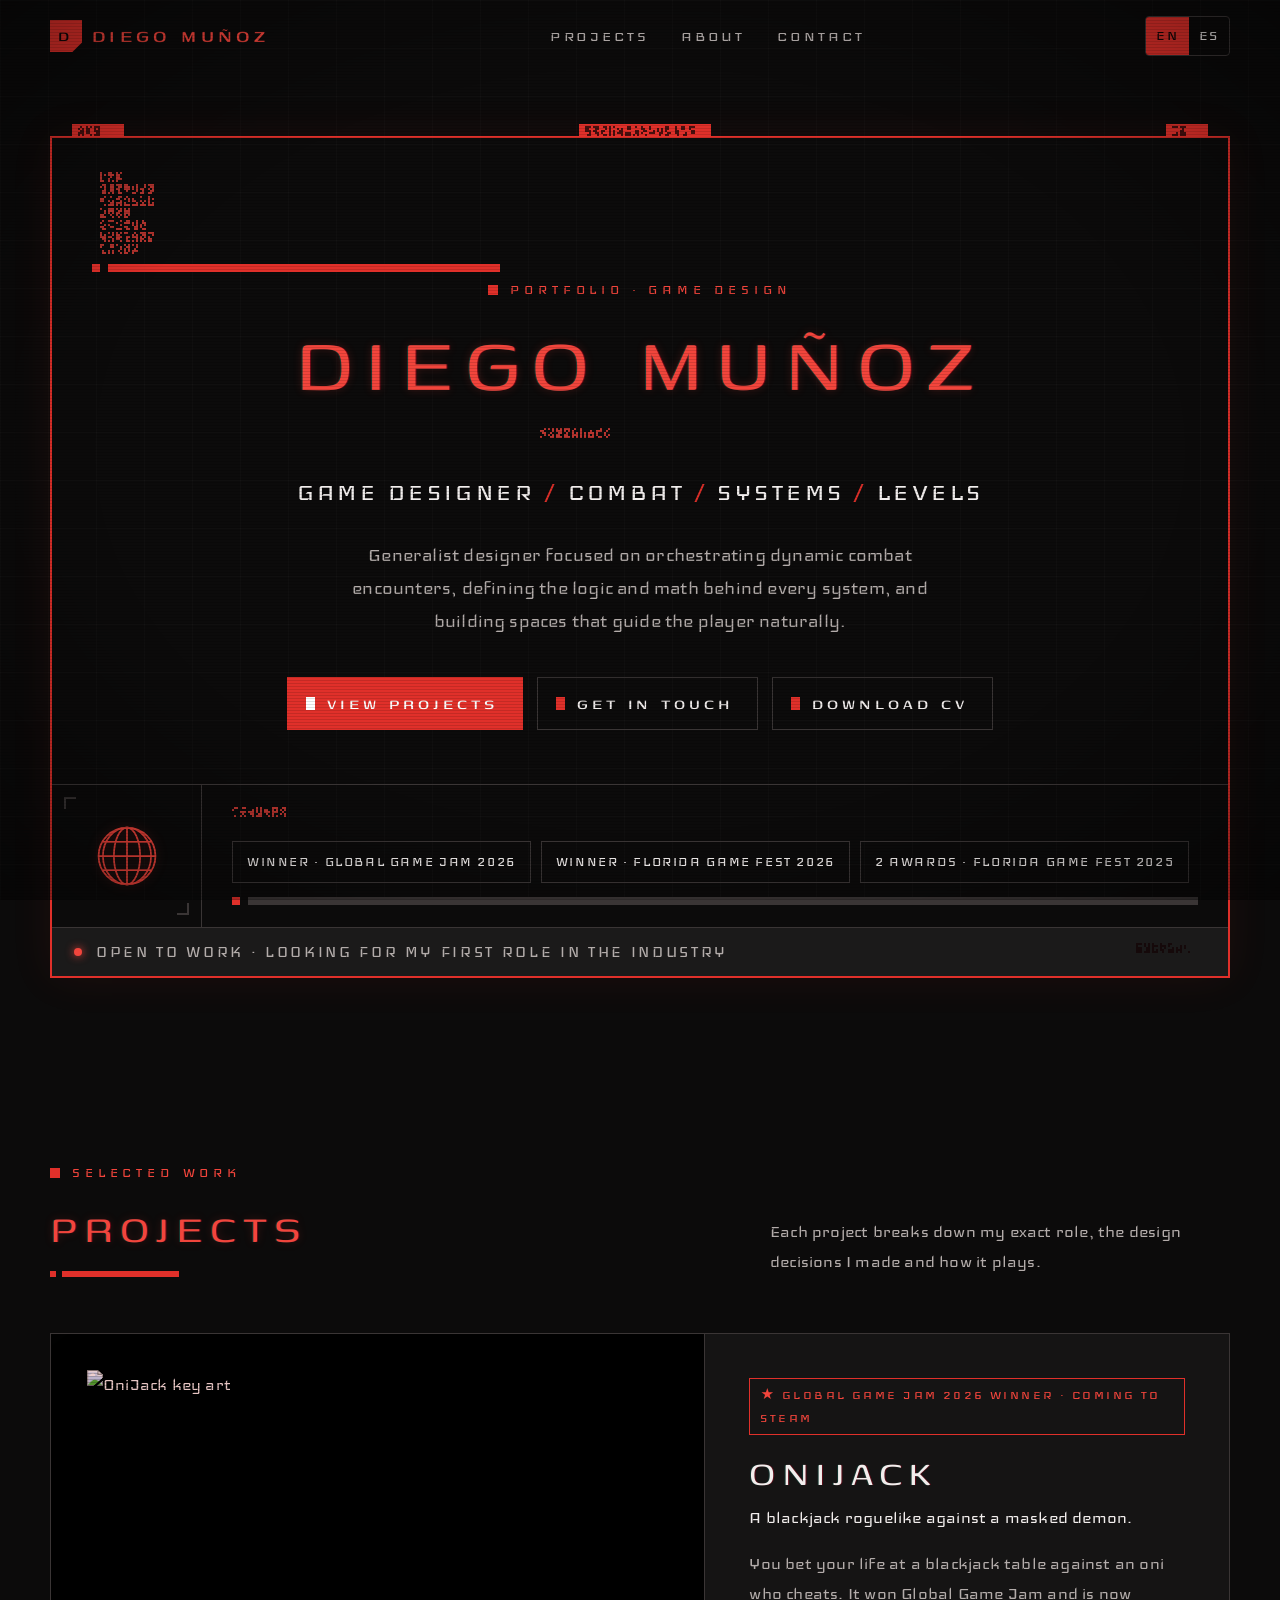
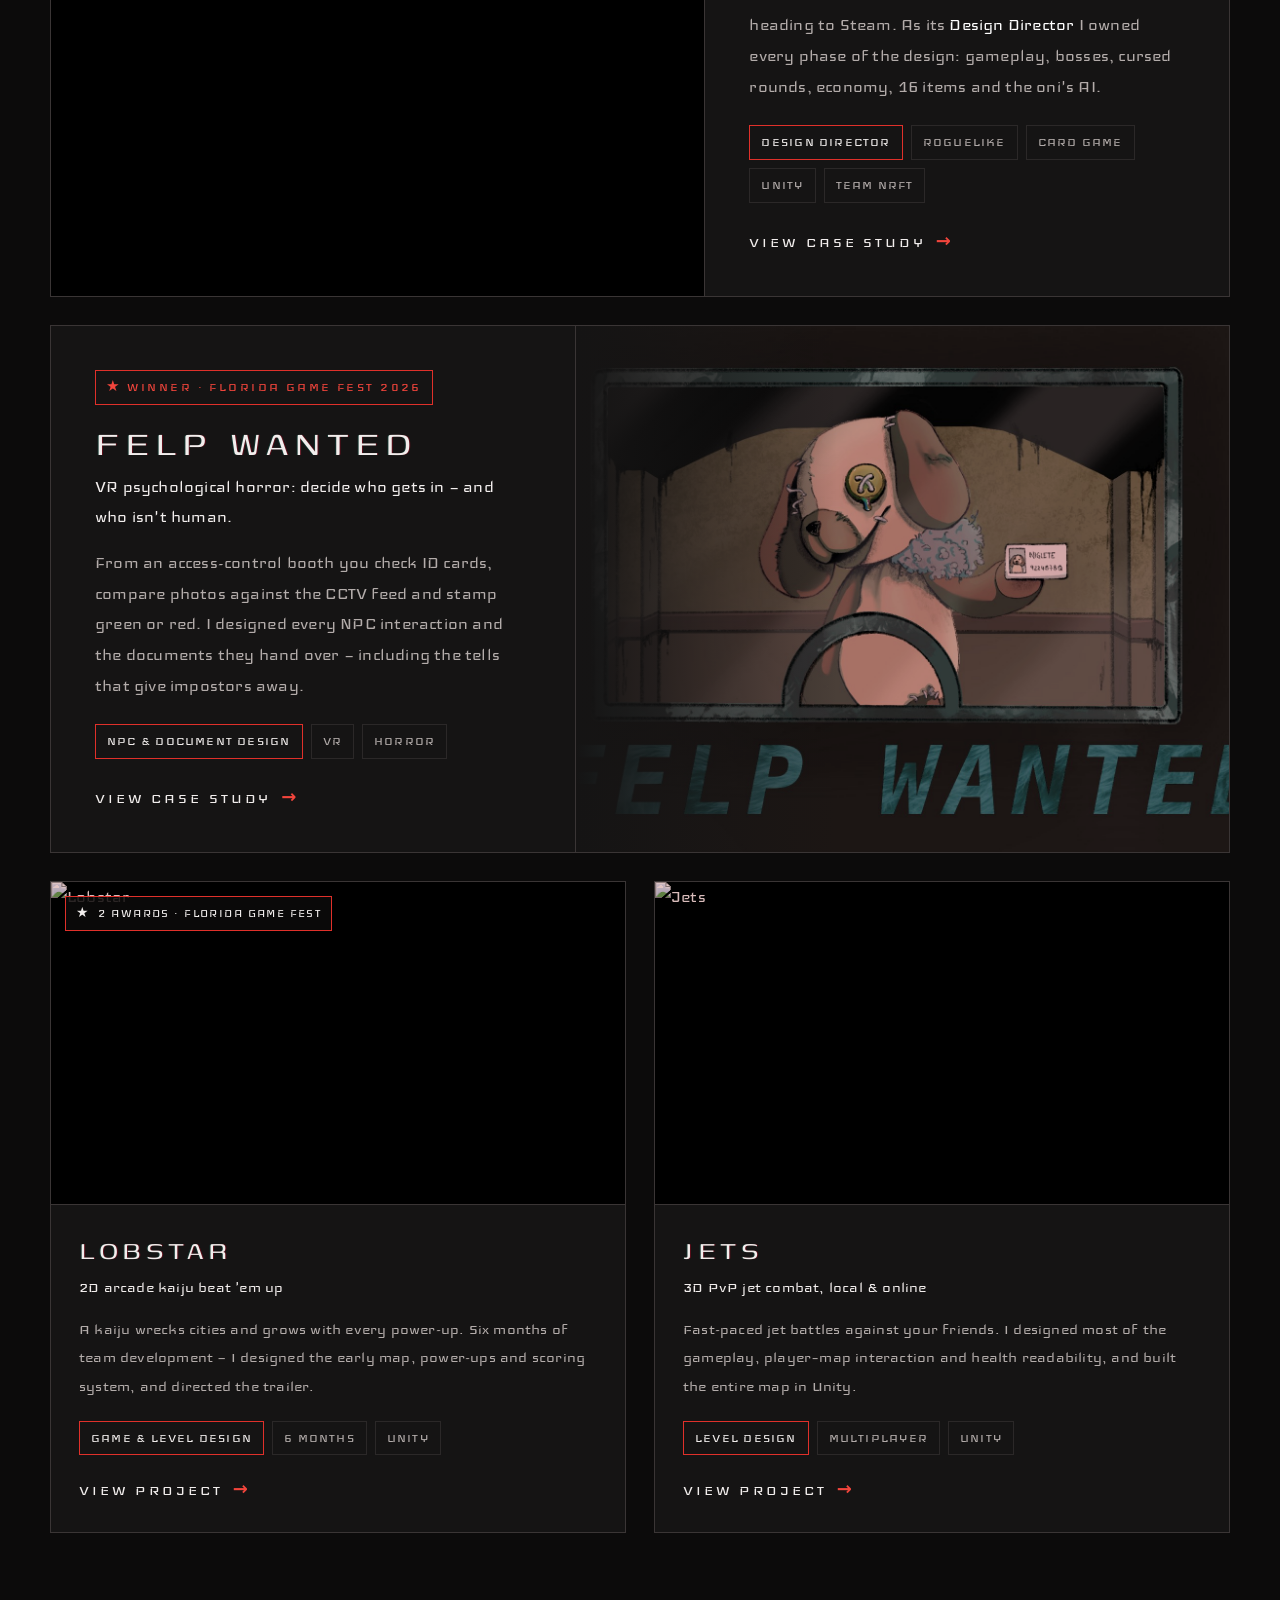
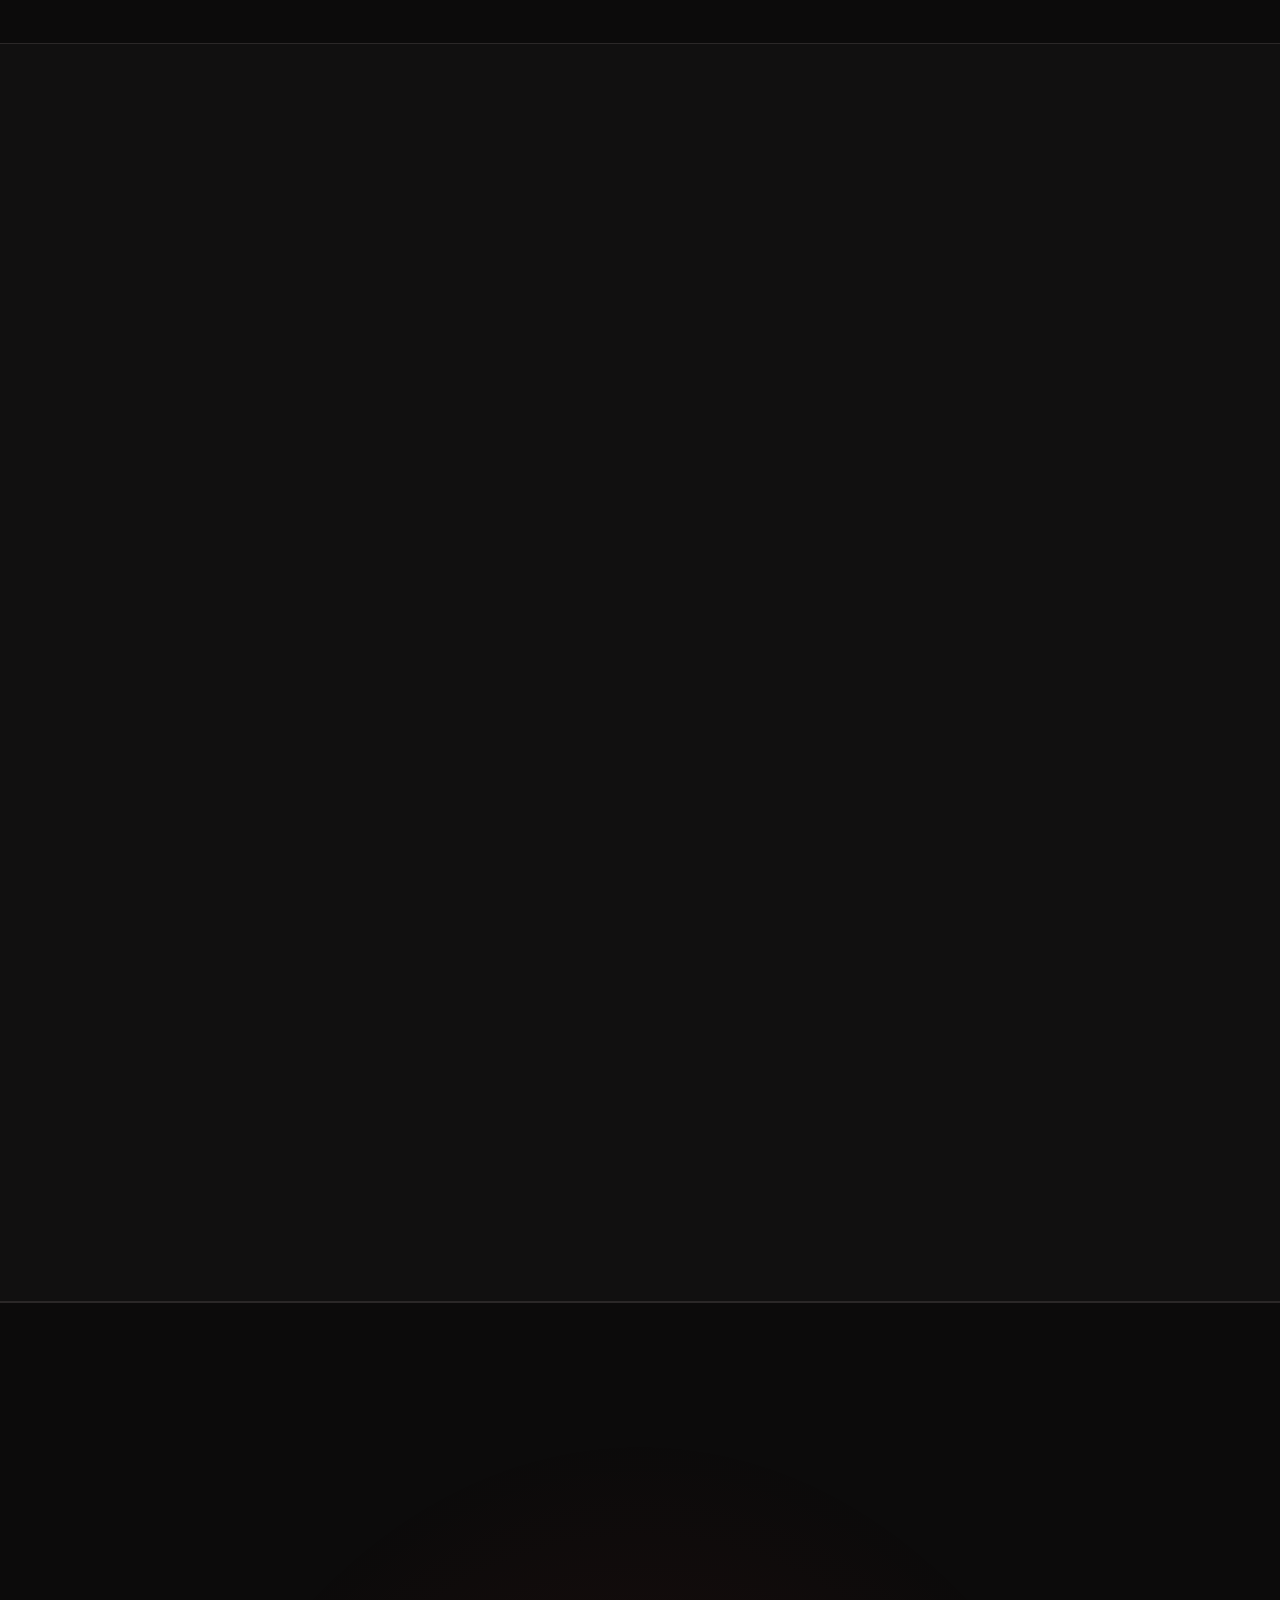
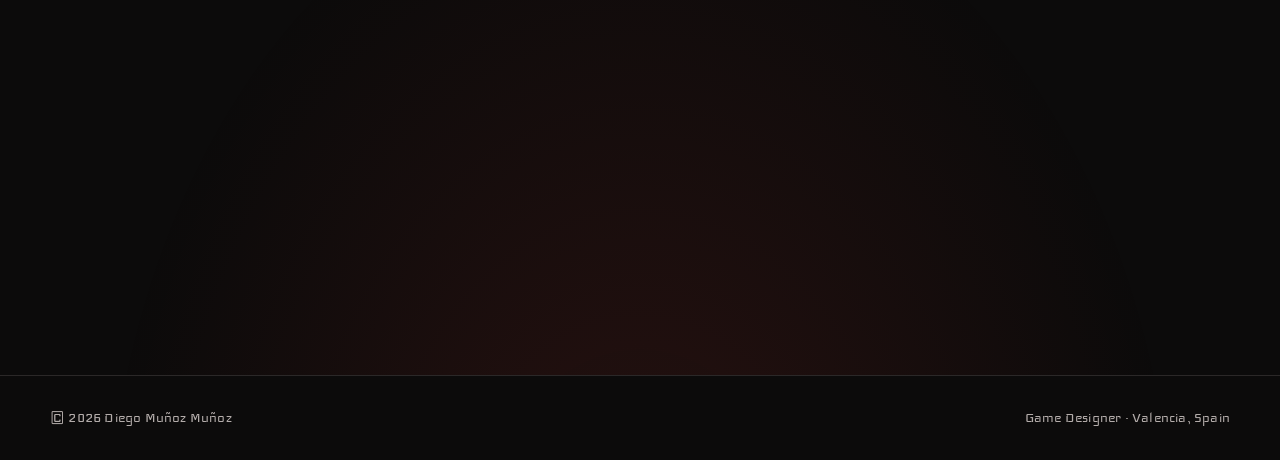
==== commit 4438d832: "Add files via upload" ====
--- a/index.html
+++ b/index.html
@@ -925,6 +925,13 @@
 .featured-body .tagline, .card-body .tagline, .p-hero .tagline { color: var(--text); }
 .item .type { color: var(--muted); border-color: var(--line-strong); }
 .item .type.shared { color: var(--text); border-color: var(--red); }
+/* show the whole OniJack key art instead of a zoomed crop */
+.featured-media { isolation: isolate; }
+.featured-media img.backdrop { position: absolute; inset: 0; width: 100%; height: 100%; object-fit: cover; filter: blur(22px) brightness(.4) saturate(.8); transform: scale(1.15); }
+.featured-media img.fit { position: relative; object-fit: contain; width: 100%; height: 100%; padding: 36px; filter: contrast(1.05) brightness(.95); box-sizing: border-box; }
+.featured-media img.fit { image-rendering: auto; }
+.featured:hover .featured-media img.fit { transform: none; }
+.featured:hover .featured-media img.backdrop { filter: blur(22px) brightness(.45) saturate(.9); transform: scale(1.15); }
 
 </style>
 </head>
@@ -1012,7 +1019,8 @@
       <!-- Featured: OniJack -->
       <a href="onijack.html" class="featured reveal">
         <div class="featured-media">
-          <img src="https://shared.akamai.steamstatic.com/store_item_assets/steam/apps/4881110/bb4878fdf57ba69825e16d346a2eb72ded2ce2fc/header.jpg" alt="OniJack key art" loading="lazy" />
+          <img class="backdrop" src="https://shared.akamai.steamstatic.com/store_item_assets/steam/apps/4881110/bb4878fdf57ba69825e16d346a2eb72ded2ce2fc/header.jpg" alt="" aria-hidden="true" loading="lazy" />
+          <img class="fit" src="https://shared.akamai.steamstatic.com/store_item_assets/steam/apps/4881110/bb4878fdf57ba69825e16d346a2eb72ded2ce2fc/header.jpg" alt="OniJack key art" loading="lazy" />
         </div>
         <div class="featured-body">
           <span class="flag" data-es="★ Ganador Global Game Jam 2026 · Próximamente en Steam">★ Global Game Jam 2026 winner · Coming to Steam</span>
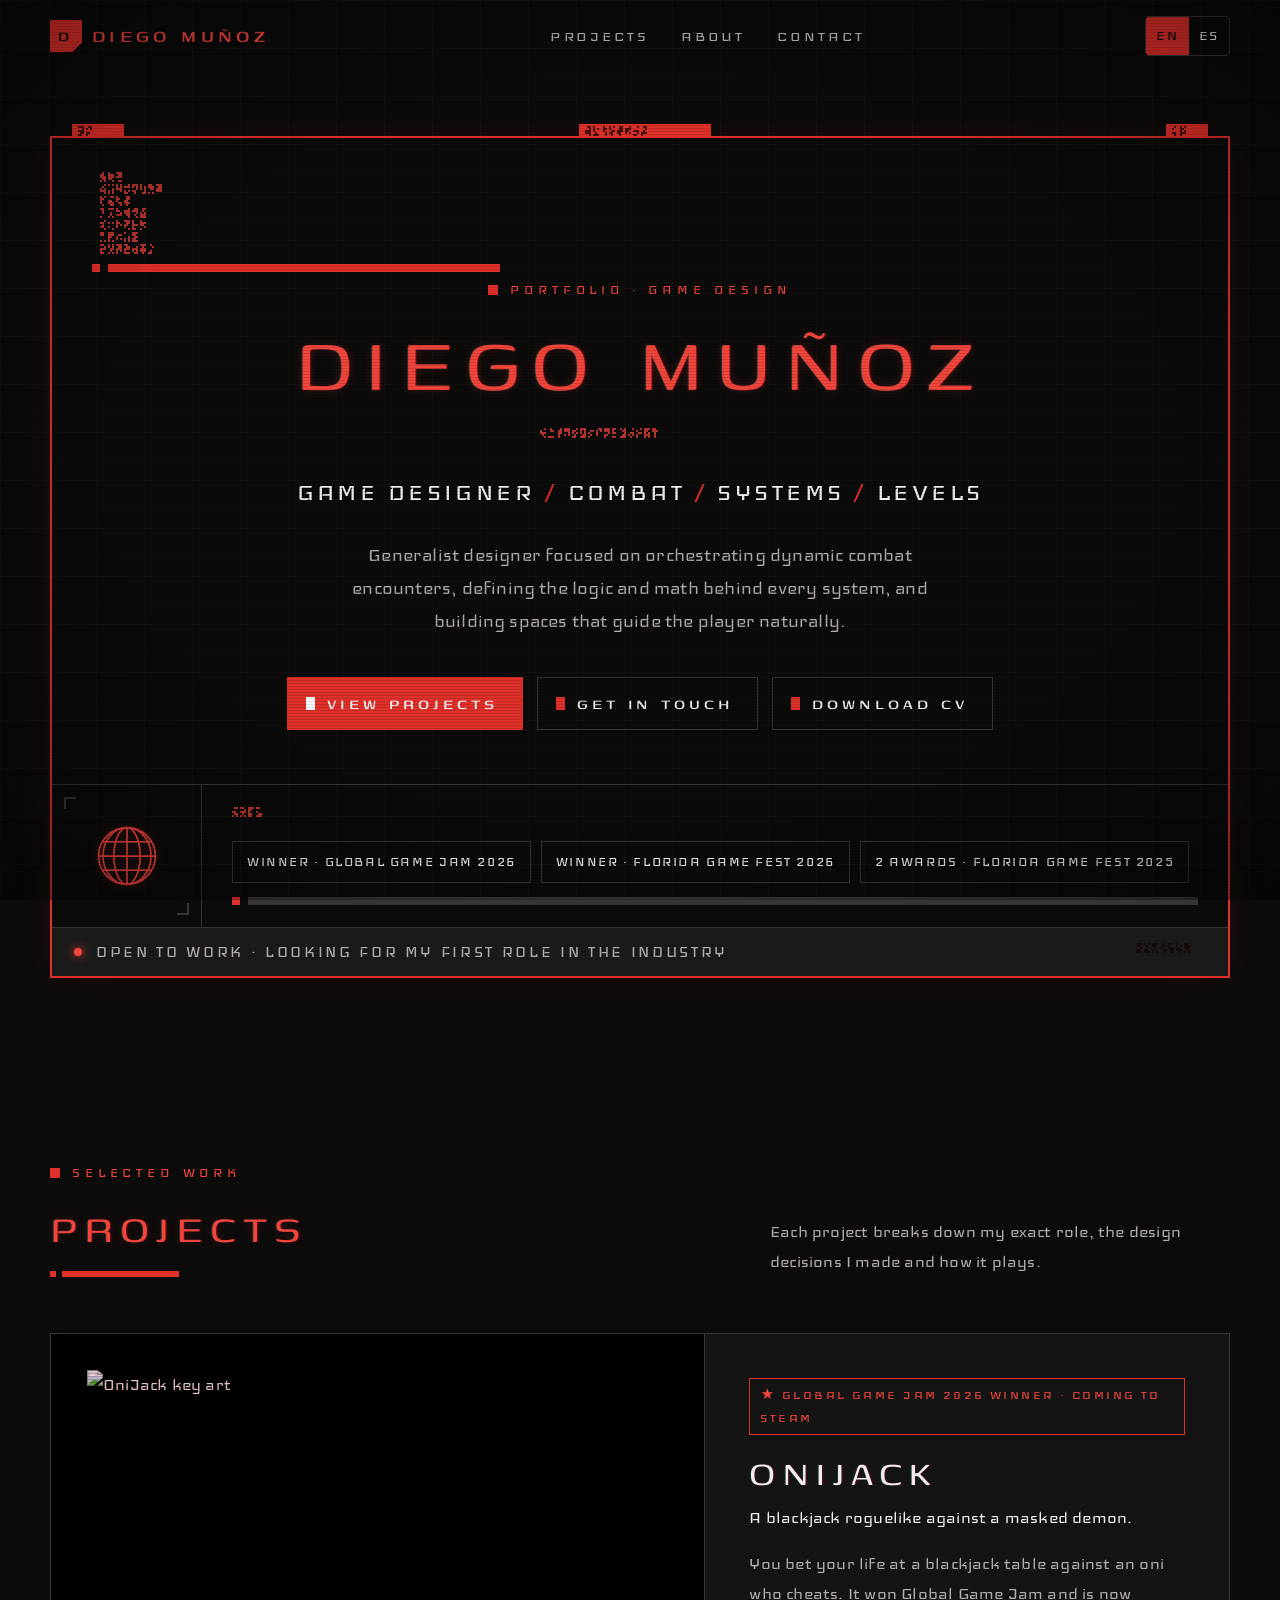
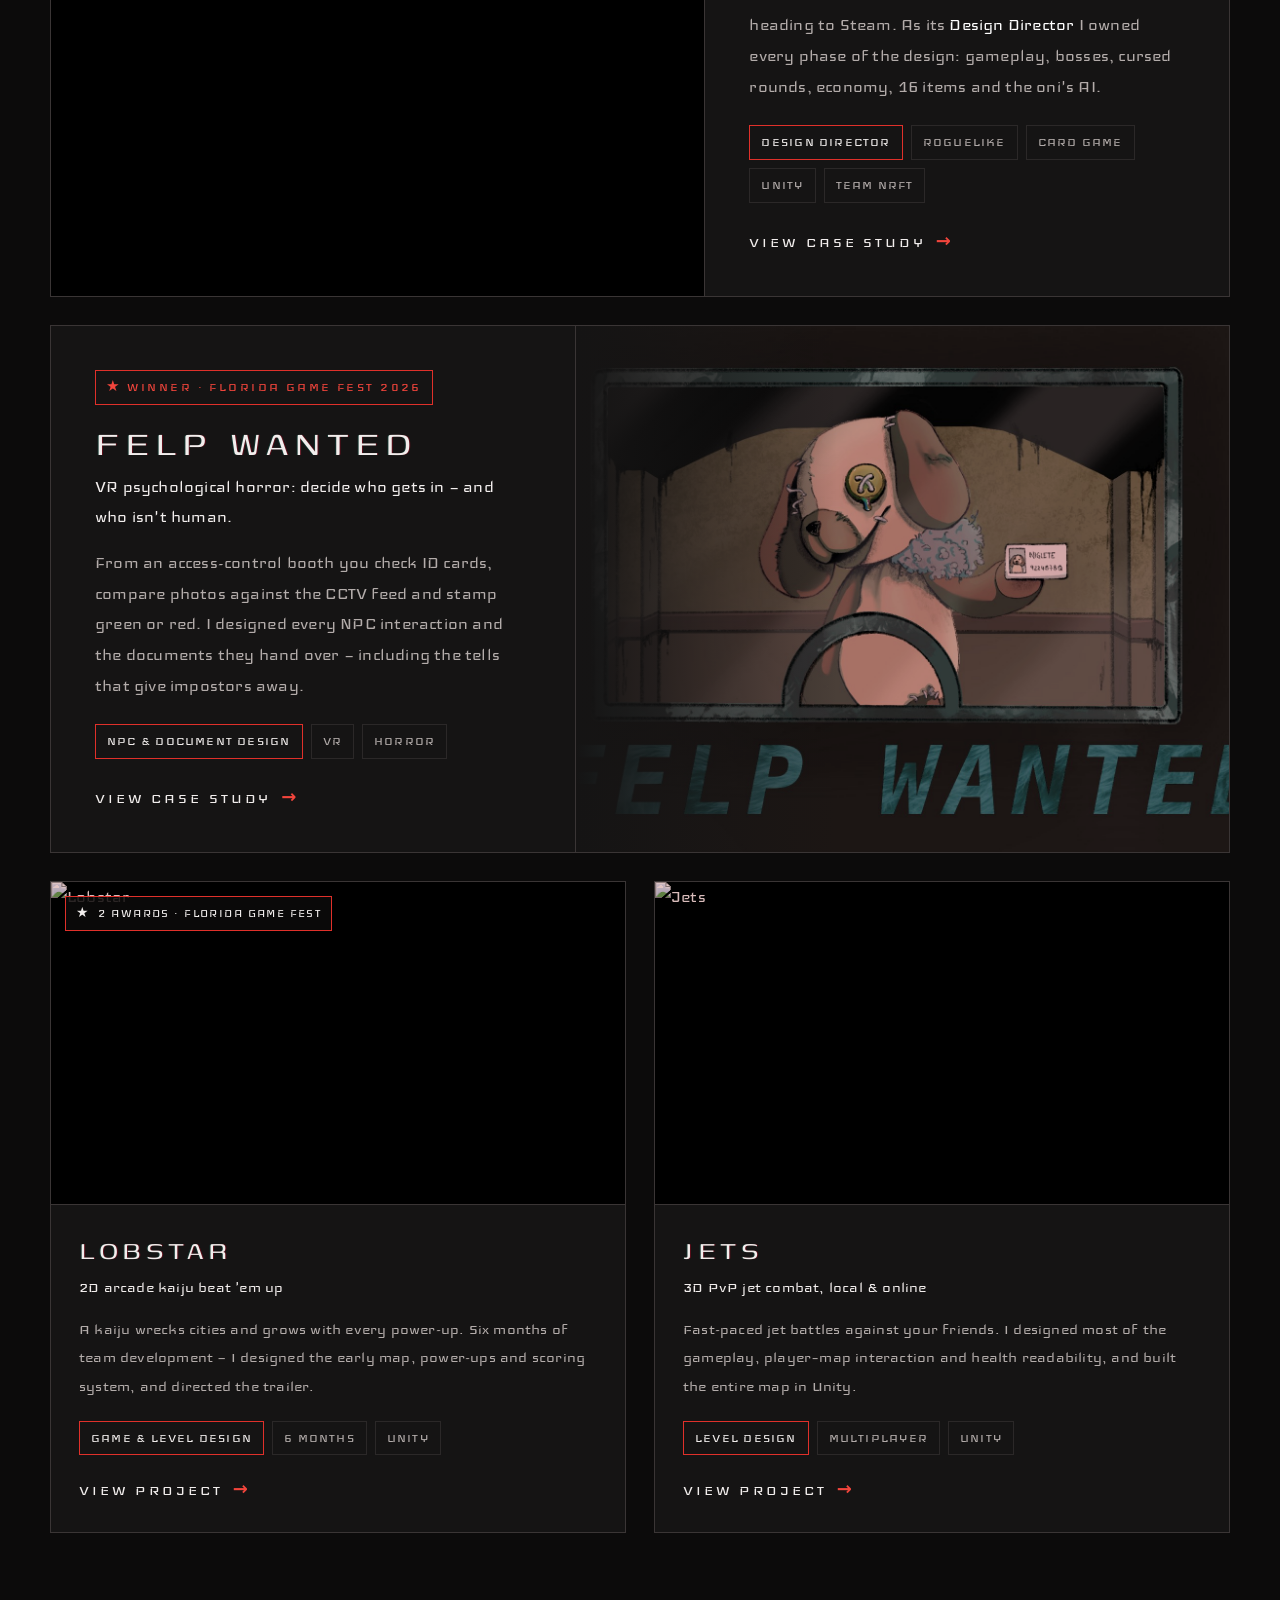
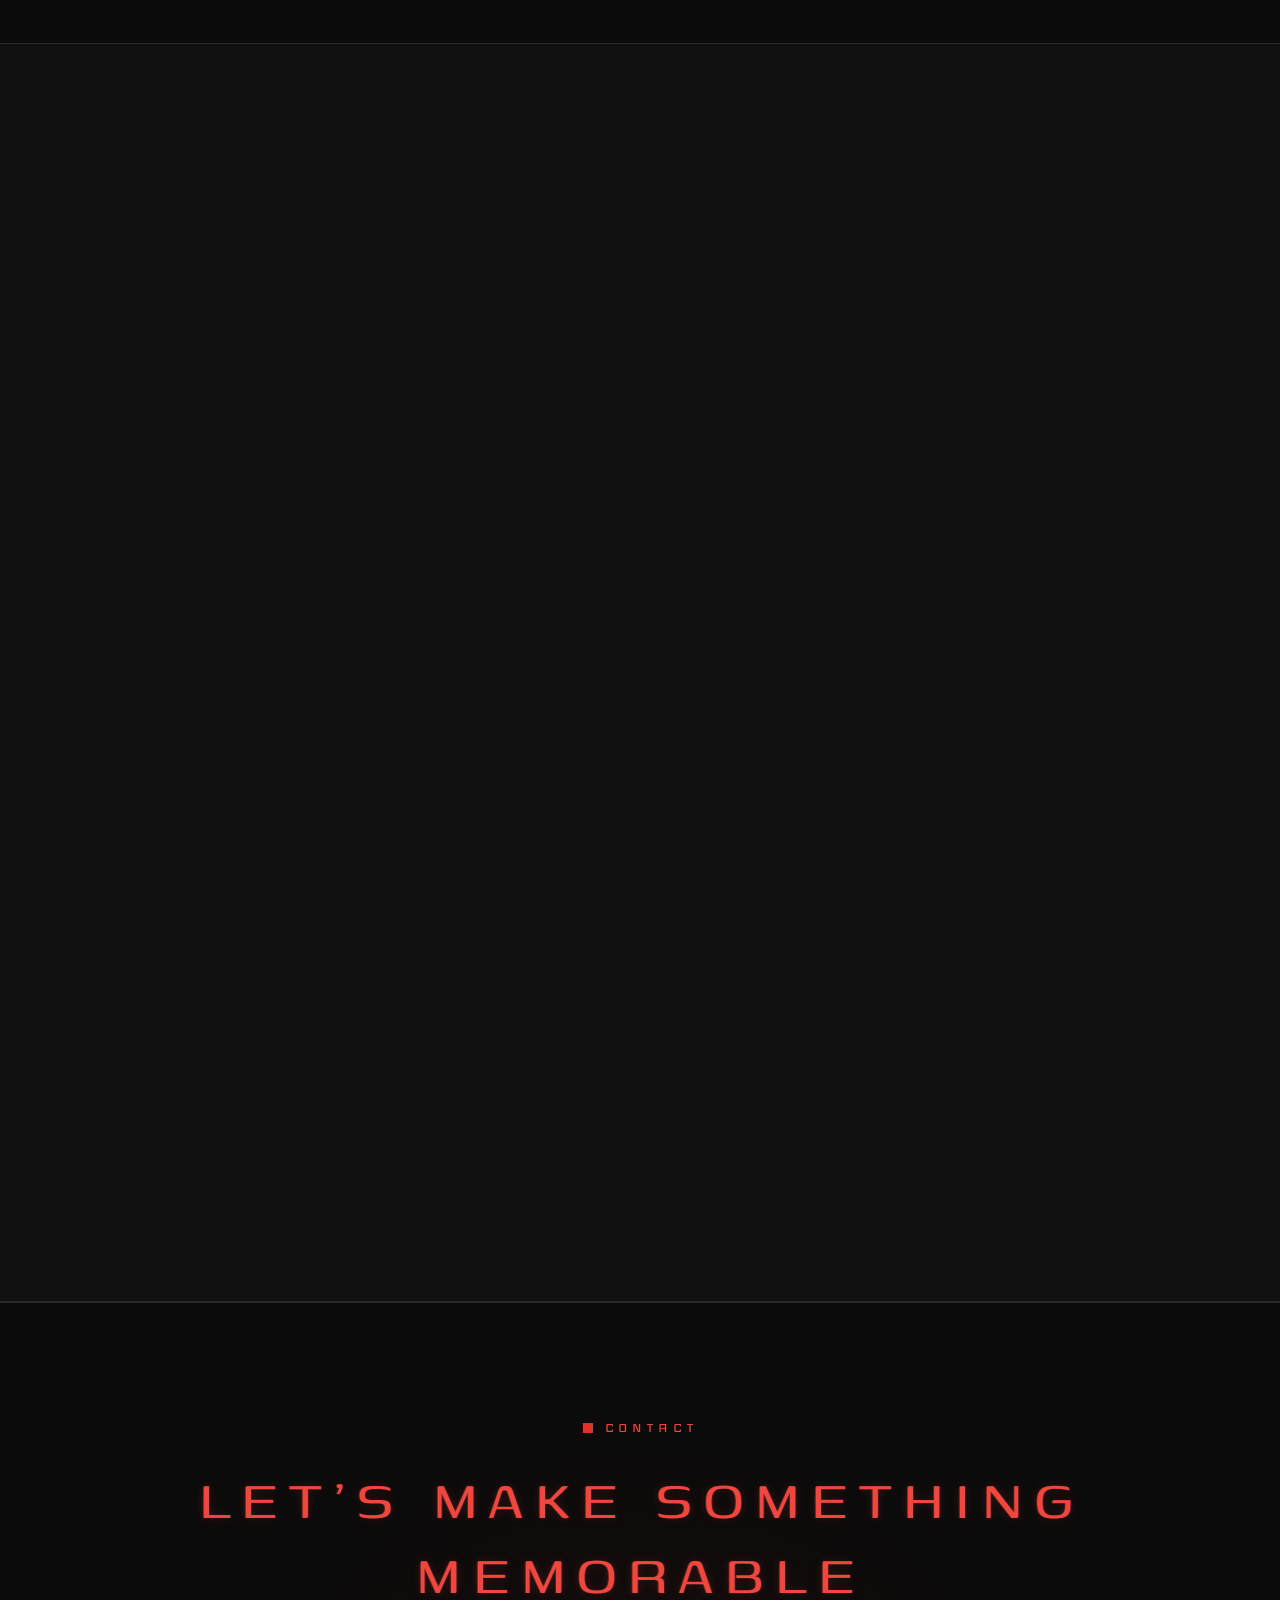
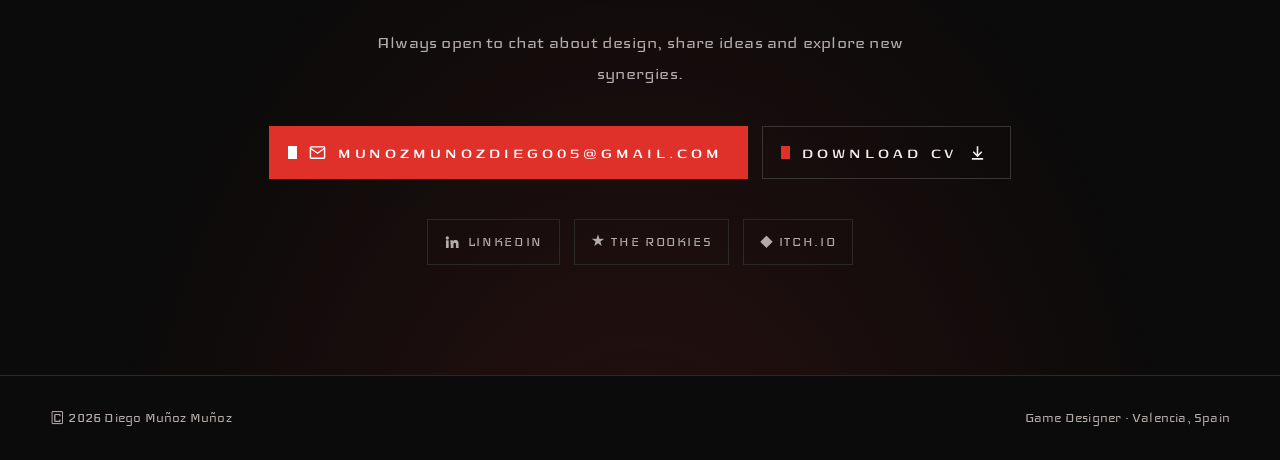
==== commit 2a7a9fa7: "Add files via upload" ====
--- a/index.html
+++ b/index.html
@@ -933,6 +933,39 @@
 .featured:hover .featured-media img.fit { transform: none; }
 .featured:hover .featured-media img.backdrop { filter: blur(22px) brightness(.45) saturate(.9); transform: scale(1.15); }
 
+/* ---------- v16: bilingual images, zoomable figures, jam → Steam ---------- */
+html[lang="es"] .only-en, html:not([lang="es"]) .only-es { display: none !important; }
+.fig-intro { margin-top: 26px; }
+figure.zoomable { margin: 18px 0 8px; cursor: zoom-in; border: 1px solid var(--line-strong); background: #0c0b0b; position: relative; }
+figure.zoomable img { width: 100%; height: auto; display: block; transition: opacity .2s; }
+figure.zoomable:hover { border-color: var(--red); }
+figure.zoomable:focus-visible { outline: 2px solid var(--red-bright); outline-offset: 3px; }
+figure.zoomable figcaption { position: absolute; right: 10px; bottom: 10px; font-size: .8rem; letter-spacing: .12em; text-transform: uppercase;
+  background: rgba(12,11,11,.88); border: 1px solid var(--line-strong); color: var(--text); padding: 4px 10px; }
+figure.zoomable:hover figcaption { border-color: var(--red); color: var(--red-bright); }
+.zoom-ico { color: var(--red-bright); }
+
+.fromto { display: grid; grid-template-columns: 1fr auto 1.4fr; gap: 16px; align-items: stretch; margin-top: 8px; }
+.ft-col { padding: 18px 20px; border: 1px solid var(--line-strong); background: var(--surface); }
+.ft-col small { display: block; font-size: .78rem; letter-spacing: .18em; text-transform: uppercase; color: var(--muted); margin-bottom: 6px; }
+.ft-col p { margin: 0 !important; color: var(--text) !important; font-size: 1rem !important; }
+.ft-col.now { border-color: var(--red); }
+.ft-col.now small { color: var(--red-bright); }
+.ft-arrow { align-self: center; color: var(--red-bright); font-size: 1.6rem; }
+@media (max-width: 760px) { .fromto { grid-template-columns: 1fr; } .ft-arrow { transform: rotate(90deg); justify-self: center; } }
+
+.lightbox { position: fixed; inset: 0; z-index: 300; background: rgba(8,7,7,.96); display: flex; flex-direction: column; }
+.lightbox[hidden] { display: none; }
+.lb-stage { flex: 1; overflow: hidden; position: relative; cursor: grab; touch-action: none; }
+.lb-stage.dragging { cursor: grabbing; }
+.lb-stage img { position: absolute; left: 0; top: 0; transform-origin: 0 0; max-width: none; user-select: none; -webkit-user-drag: none; }
+.lb-tools { position: absolute; top: 16px; right: 16px; display: flex; gap: 8px; }
+.lb-tools button { width: 44px; height: 44px; background: rgba(21,20,20,.95); border: 1px solid var(--line-strong); color: var(--text); font: inherit; font-size: 1.1rem; cursor: pointer; }
+.lb-tools button:hover, .lb-tools button:focus-visible { border-color: var(--red); color: var(--red-bright); outline: none; }
+.lb-hint { position: absolute; left: 50%; bottom: 14px; transform: translateX(-50%); font-size: .85rem; color: var(--muted); background: rgba(12,11,11,.85); padding: 4px 12px; border: 1px solid var(--line); white-space: nowrap; }
+@media (max-width: 760px) { .lb-hint { display: none; } }
+.why p strong { color: var(--red-bright) !important; }
+
 </style>
 </head>
 <body>
@@ -1298,6 +1331,60 @@
   if (!calm) setInterval(() => { const cv = blocks[Math.floor(Math.random() * blocks.length)]; draw(cv); }, 1400);
 })();
 
+// ===== Zoomable images (lightbox with zoom + pan) =====
+(function () {
+  const box = document.getElementById("lightbox");
+  if (!box) return;
+  const stage = box.querySelector(".lb-stage"), img = stage.querySelector("img");
+  let scale = 1, fit = 1, x = 0, y = 0, drag = null, lastFocus = null;
+  const pointers = new Map(); let pinch = null;
+  function apply() { img.style.transform = `translate(${x}px, ${y}px) scale(${scale})`; }
+  function fitImage() {
+    const W = stage.clientWidth, H = stage.clientHeight, w = img.naturalWidth, h = img.naturalHeight;
+    fit = Math.min(W / w, H / h) * 0.96; scale = fit; x = (W - w * scale) / 2; y = (H - h * scale) / 2; apply();
+  }
+  function zoomAt(factor, cx, cy) {
+    const ns = Math.min(Math.max(scale * factor, fit * 0.8), fit * 8);
+    x = cx - (cx - x) * (ns / scale); y = cy - (cy - y) * (ns / scale); scale = ns; apply();
+  }
+  function open(src, alt) {
+    lastFocus = document.activeElement;
+    img.alt = alt || ""; box.hidden = false; document.body.style.overflow = "hidden";
+    img.onload = fitImage; img.src = src; if (img.complete) fitImage();
+    box.querySelector('[data-zoom="close"]').focus();
+  }
+  function close() { box.hidden = true; document.body.style.overflow = ""; if (lastFocus) lastFocus.focus(); }
+  document.querySelectorAll("figure.zoomable").forEach((f) => {
+    f.tabIndex = 0; f.setAttribute("role", "button");
+    const go = () => { const im = [...f.querySelectorAll("img")].find((i) => i.offsetParent !== null) || f.querySelector("img"); open(im.currentSrc || im.src, im.alt); };
+    f.addEventListener("click", go);
+    f.addEventListener("keydown", (e) => { if (e.key === "Enter" || e.key === " ") { e.preventDefault(); go(); } });
+  });
+  box.querySelectorAll("[data-zoom]").forEach((b) => b.addEventListener("click", () => {
+    const c = { x: stage.clientWidth / 2, y: stage.clientHeight / 2 }, k = b.dataset.zoom;
+    if (k === "in") zoomAt(1.4, c.x, c.y); else if (k === "out") zoomAt(1 / 1.4, c.x, c.y); else if (k === "reset") fitImage(); else close();
+  }));
+  stage.addEventListener("wheel", (e) => { e.preventDefault(); const r = stage.getBoundingClientRect(); zoomAt(e.deltaY < 0 ? 1.15 : 1 / 1.15, e.clientX - r.left, e.clientY - r.top); }, { passive: false });
+  stage.addEventListener("pointerdown", (e) => {
+    stage.setPointerCapture(e.pointerId); pointers.set(e.pointerId, { x: e.clientX, y: e.clientY });
+    if (pointers.size === 2) { const [a, b] = [...pointers.values()]; pinch = { d: Math.hypot(a.x - b.x, a.y - b.y) }; drag = null; }
+    else { drag = { sx: e.clientX - x, sy: e.clientY - y }; stage.classList.add("dragging"); }
+  });
+  stage.addEventListener("pointermove", (e) => {
+    if (!pointers.has(e.pointerId)) return;
+    pointers.set(e.pointerId, { x: e.clientX, y: e.clientY });
+    if (pinch && pointers.size === 2) {
+      const [a, b] = [...pointers.values()], d = Math.hypot(a.x - b.x, a.y - b.y), r = stage.getBoundingClientRect();
+      zoomAt(d / pinch.d, (a.x + b.x) / 2 - r.left, (a.y + b.y) / 2 - r.top); pinch.d = d;
+    } else if (drag) { x = e.clientX - drag.sx; y = e.clientY - drag.sy; apply(); }
+  });
+  const end = (e) => { pointers.delete(e.pointerId); if (pointers.size < 2) pinch = null; if (!pointers.size) { drag = null; stage.classList.remove("dragging"); } };
+  stage.addEventListener("pointerup", end); stage.addEventListener("pointercancel", end);
+  stage.addEventListener("dblclick", (e) => { const r = stage.getBoundingClientRect(); zoomAt(2, e.clientX - r.left, e.clientY - r.top); });
+  document.addEventListener("keydown", (e) => { if (box.hidden) return; if (e.key === "Escape") close(); if (e.key === "+" || e.key === "=") zoomAt(1.4, stage.clientWidth / 2, stage.clientHeight / 2); if (e.key === "-") zoomAt(1 / 1.4, stage.clientWidth / 2, stage.clientHeight / 2); });
+  window.addEventListener("resize", () => { if (!box.hidden) fitImage(); });
+})();
+
 </script>
 </body>
 </html>
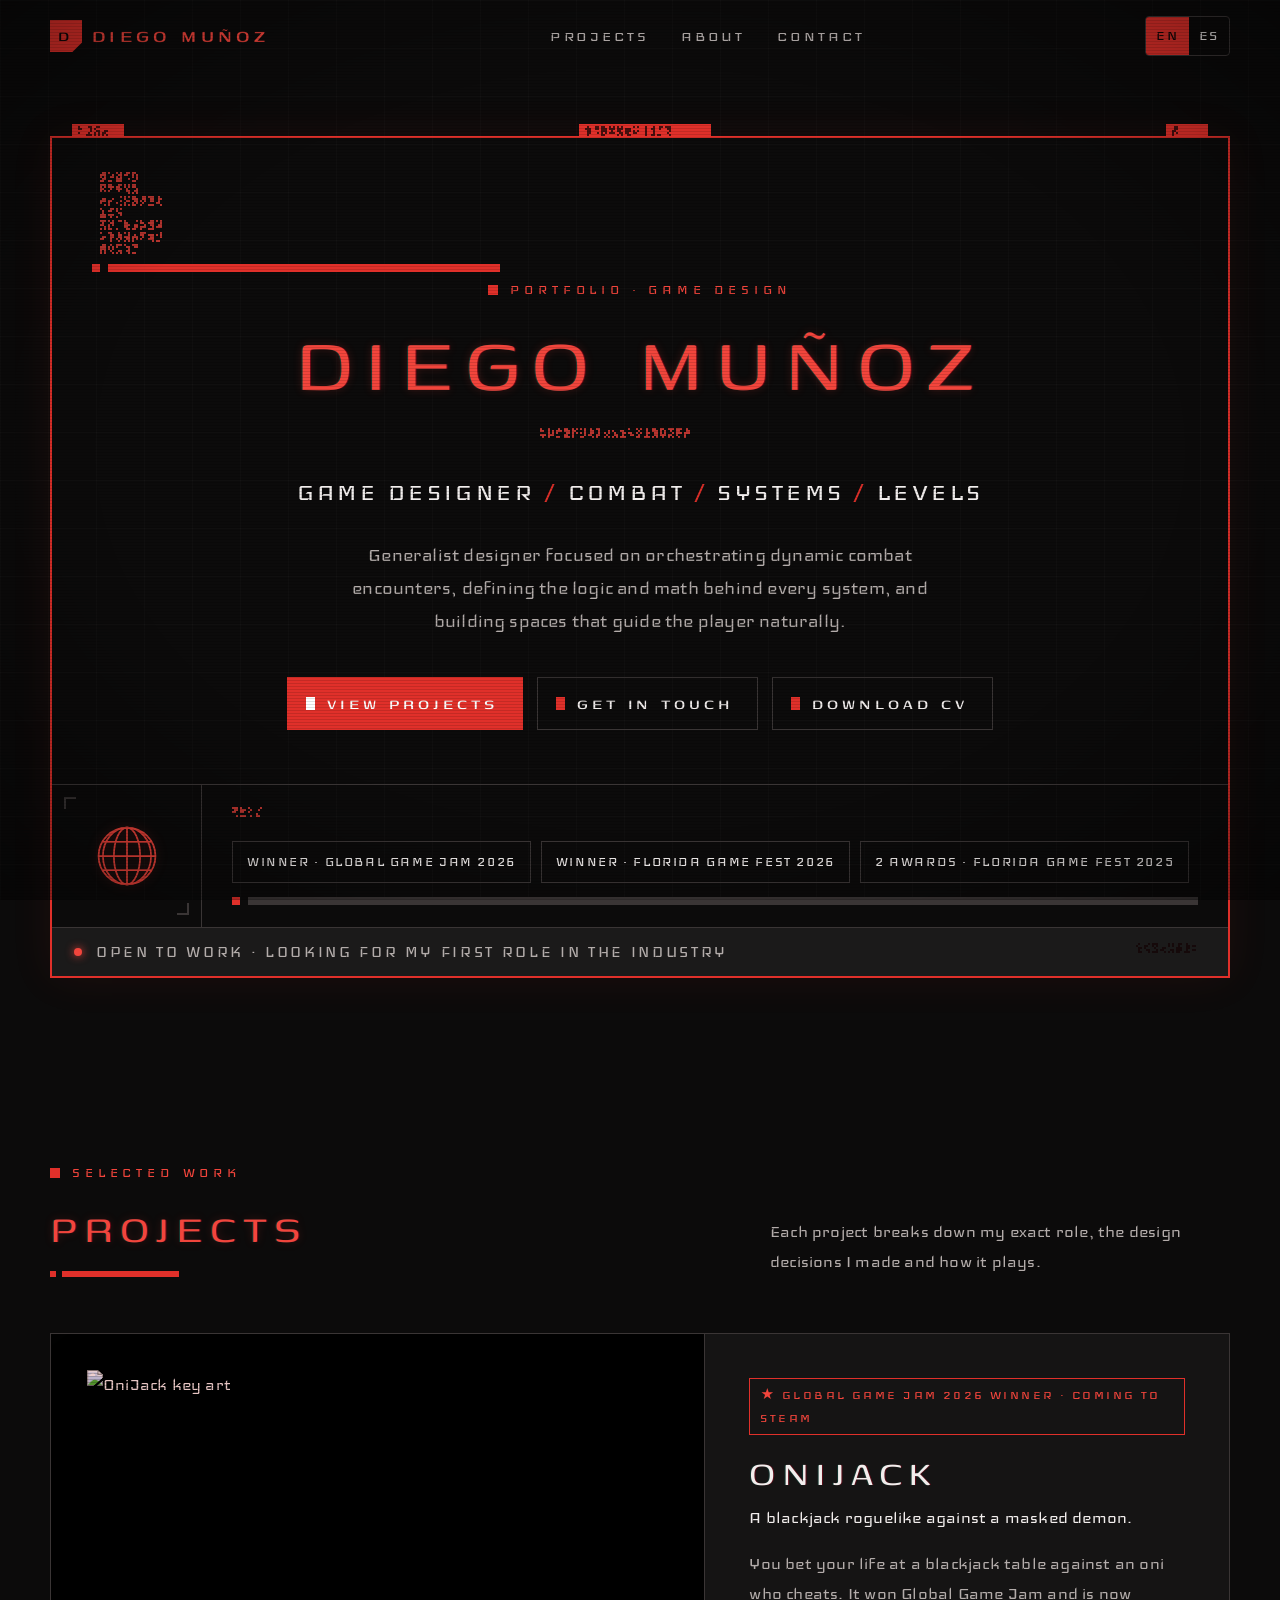
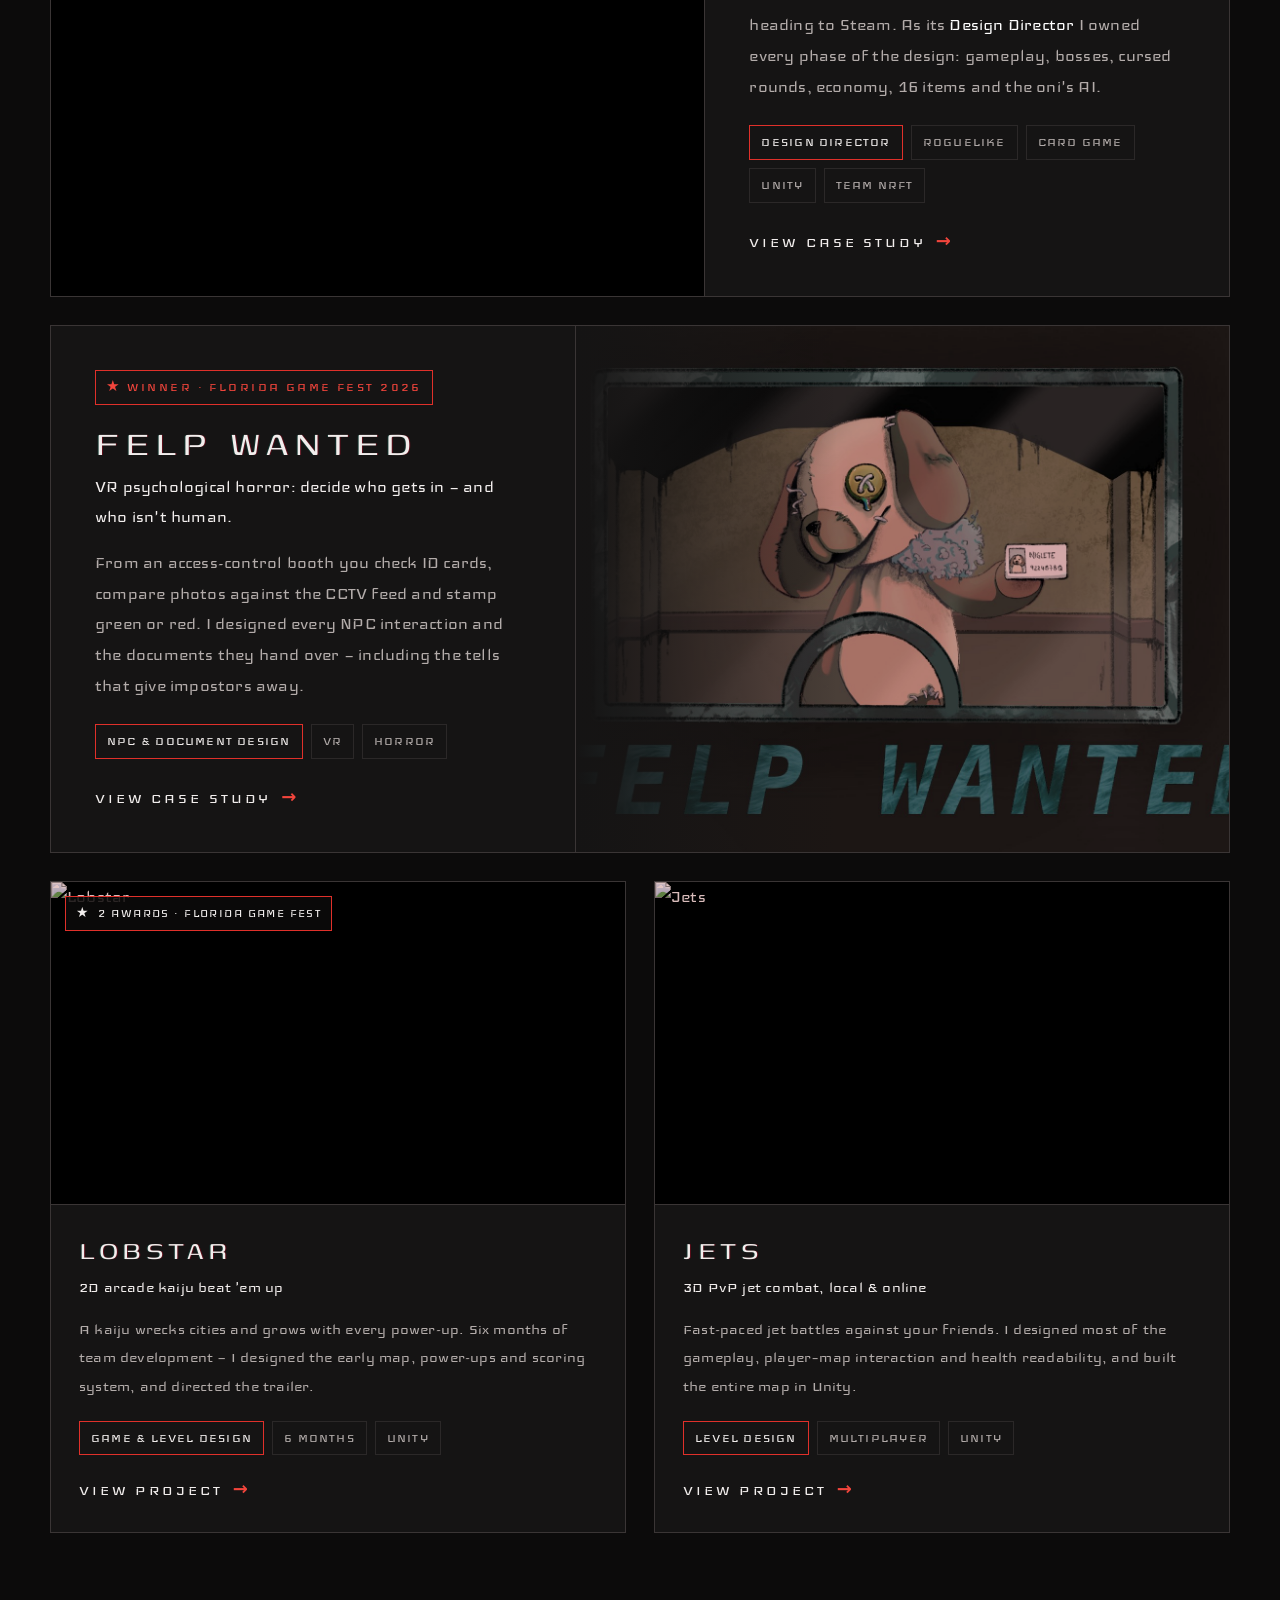
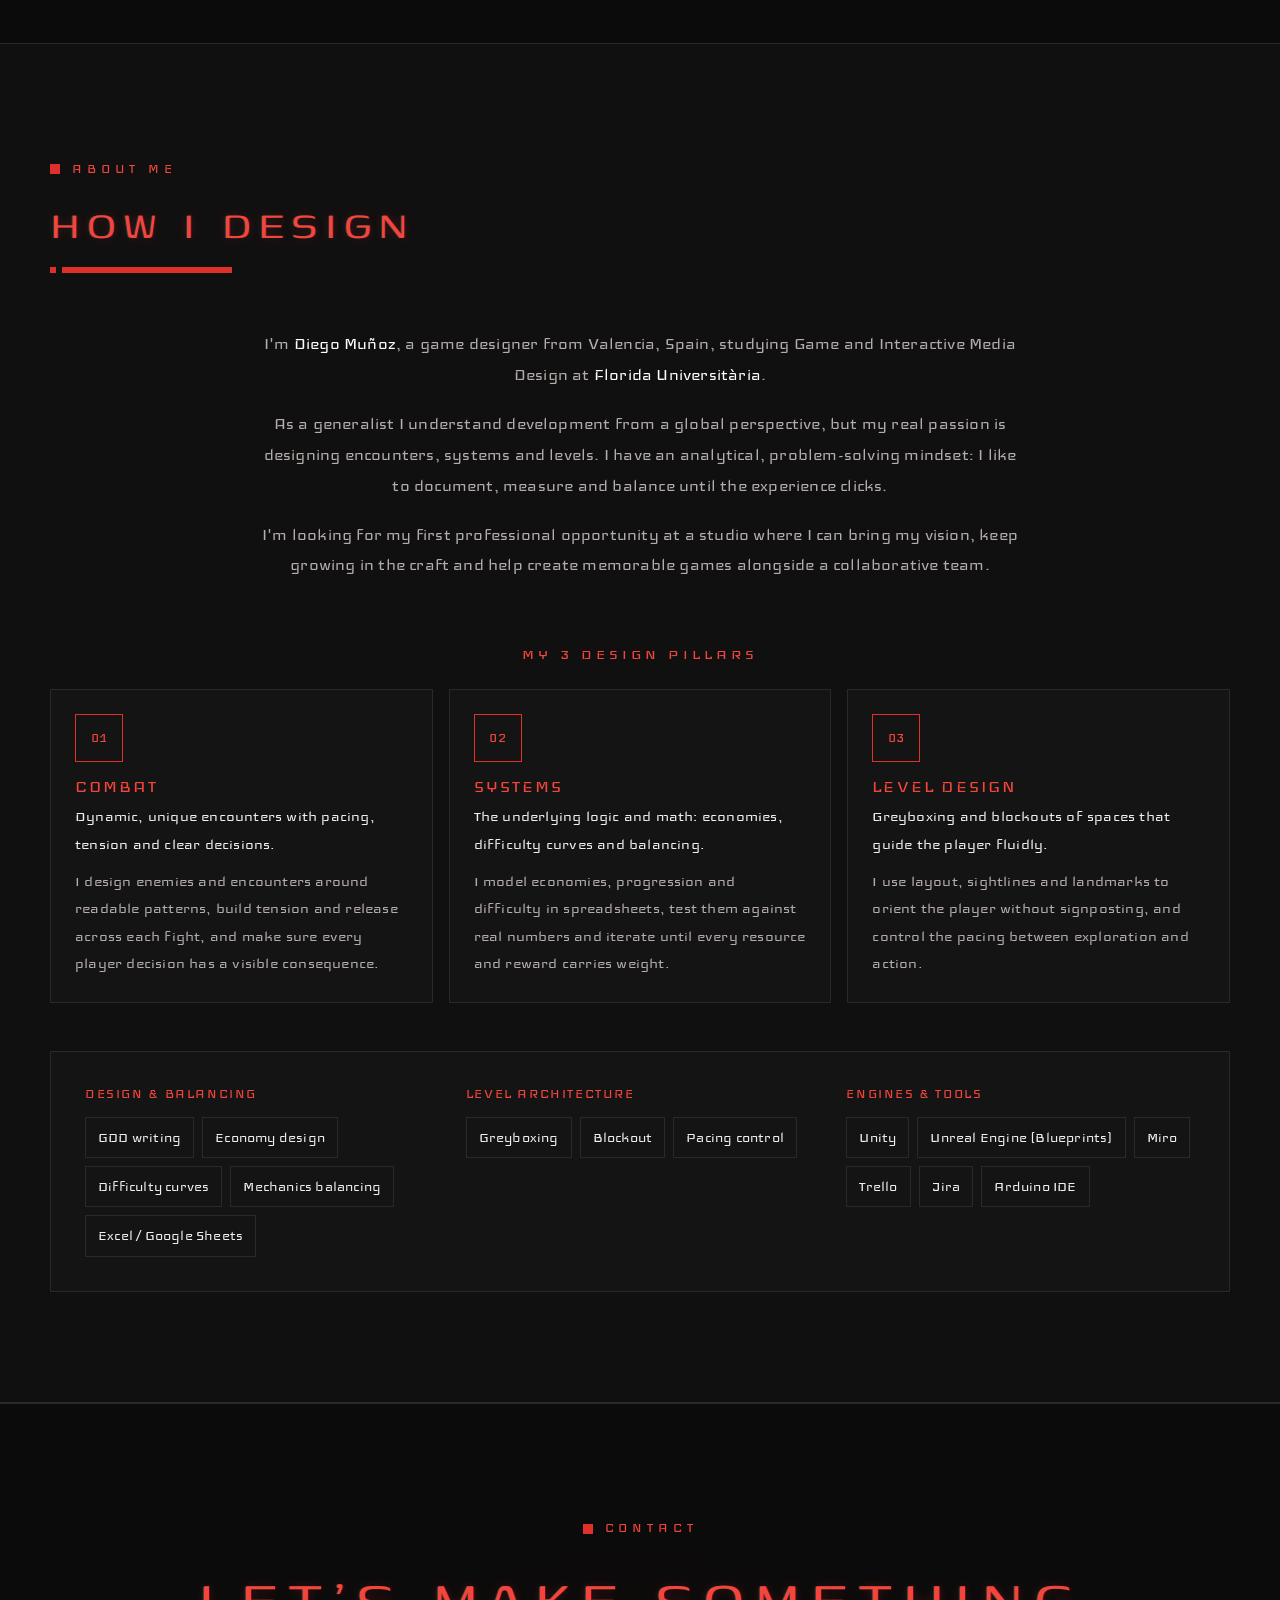
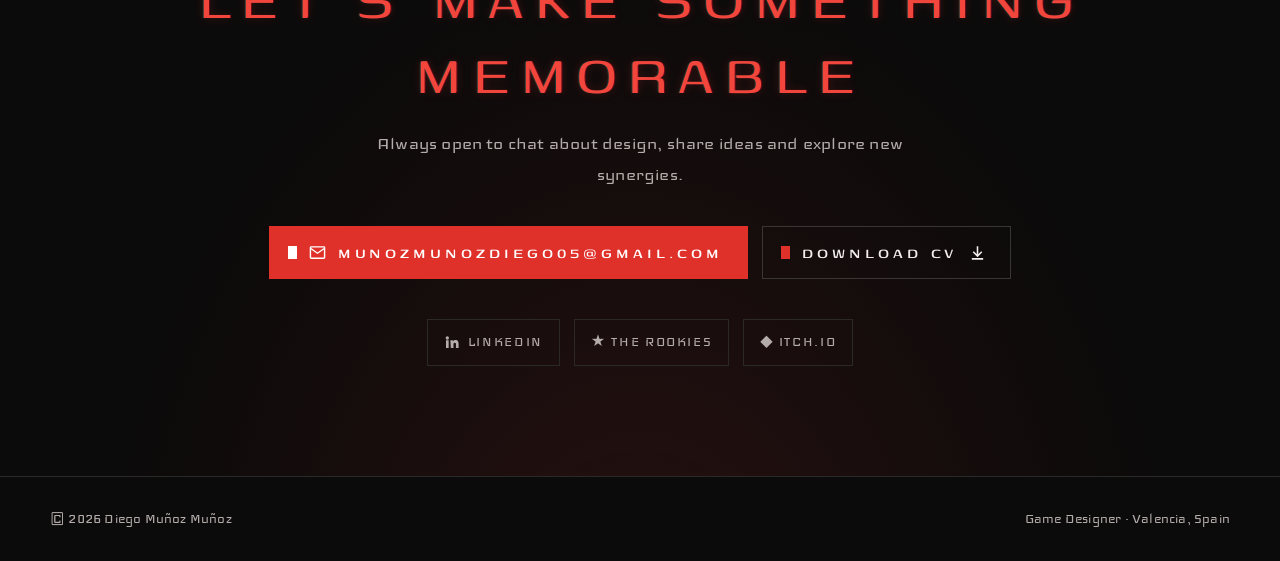
==== commit da842a54: "Add files via upload" ====
--- a/index.html
+++ b/index.html
@@ -966,6 +966,27 @@
 @media (max-width: 760px) { .lb-hint { display: none; } }
 .why p strong { color: var(--red-bright) !important; }
 
+
+/* ---------- About v17: centered intro → pillars → skills ---------- */
+#about .about-intro { max-width: 760px; margin: 0 auto; text-align: center; }
+#about .about-intro p:last-child { margin-bottom: 0; }
+#about .about-subhead {
+  font-family: var(--font-body); font-weight: normal; text-transform: uppercase;
+  letter-spacing: .22em; font-size: .95rem; color: var(--red-bright);
+  text-align: center; margin: 64px 0 24px;
+}
+#about .about-pillars { display: grid; grid-template-columns: repeat(3, 1fr); gap: 16px; }
+#about .pillar-card { grid-template-columns: 1fr; gap: 14px; padding: 24px; }
+#about .pillar-card .pillar-lead { color: var(--text); margin-bottom: 10px; }
+#about .pillar-card p { line-height: 1.55; }
+#about .about-skills {
+  display: grid; grid-template-columns: repeat(3, 1fr); gap: 32px; margin-top: 48px;
+}
+#about .about-skills h4 { margin-top: 0; }
+@media (max-width: 900px) {
+  #about .about-pillars, #about .about-skills { grid-template-columns: 1fr; }
+  #about .about-skills { gap: 26px; }
+}
 </style>
 </head>
 <body>
@@ -1145,35 +1166,42 @@
         </div>
       </div>
 
-      <div class="about-grid">
-        <div class="about-text reveal">
-          <p data-es="Soy <strong>Diego Muñoz</strong>, game designer de Valencia, España, y estudiante de Game and Interactive Media Design en <strong>Florida Universitària</strong>.">
-            I'm <strong>Diego Muñoz</strong>, a game designer from Valencia, Spain, studying Game and Interactive Media Design at <strong>Florida Universitària</strong>.</p>
-          <p data-es="Como diseñador generalista entiendo el desarrollo desde una visión global, pero lo que de verdad me apasiona es diseñar encuentros, sistemas y niveles. Tengo un perfil analítico: me gusta documentar, medir y equilibrar hasta que la experiencia funciona.">
-            As a generalist I understand development from a global perspective, but my real passion is designing encounters, systems and levels. I have an analytical, problem-solving mindset: I like to document, measure and balance until the experience clicks.</p>
-          <p data-es="Busco mi primera oportunidad profesional en un estudio donde pueda aportar mi visión, seguir aprendiendo el oficio y ayudar a crear juegos memorables junto a un equipo colaborativo.">
-            I'm looking for my first professional opportunity at a studio where I can bring my vision, keep growing in the craft and help create memorable games alongside a collaborative team.</p>
-
-          <div class="focus-list">
-            <div class="focus">
-              <div class="focus-icon">01</div>
-              <div><h4 data-es="Combate">Combat</h4>
-                <p data-es="Encuentros dinámicos y únicos, con ritmo, tensión y decisiones claras.">Dynamic, unique encounters with pacing, tension and clear decisions.</p></div>
-            </div>
-            <div class="focus">
-              <div class="focus-icon">02</div>
-              <div><h4 data-es="Sistemas">Systems</h4>
-                <p data-es="La lógica y las matemáticas de fondo: economías, curvas de dificultad y balance.">The underlying logic and math: economies, difficulty curves and balancing.</p></div>
-            </div>
-            <div class="focus">
-              <div class="focus-icon">03</div>
-              <div><h4 data-es="Diseño de niveles">Level Design</h4>
-                <p data-es="Greyboxing y blockout de espacios que guían al jugador con fluidez.">Greyboxing and blockouts of spaces that guide the player fluidly.</p></div>
-            </div>
-          </div>
-        </div>
-
-        <aside class="skills-block reveal">
+      <!-- Intro: centered -->
+      <div class="about-intro about-text reveal">
+        <p data-es="Soy <strong>Diego Muñoz</strong>, game designer de Valencia, España, y estudiante de Game and Interactive Media Design en <strong>Florida Universitària</strong>.">
+          I'm <strong>Diego Muñoz</strong>, a game designer from Valencia, Spain, studying Game and Interactive Media Design at <strong>Florida Universitària</strong>.</p>
+        <p data-es="Como diseñador generalista entiendo el desarrollo desde una visión global, pero lo que de verdad me apasiona es diseñar encuentros, sistemas y niveles. Tengo un perfil analítico: me gusta documentar, medir y equilibrar hasta que la experiencia funciona.">
+          As a generalist I understand development from a global perspective, but my real passion is designing encounters, systems and levels. I have an analytical, problem-solving mindset: I like to document, measure and balance until the experience clicks.</p>
+        <p data-es="Busco mi primera oportunidad profesional en un estudio donde pueda aportar mi visión, seguir aprendiendo el oficio y ayudar a crear juegos memorables junto a un equipo colaborativo.">
+          I'm looking for my first professional opportunity at a studio where I can bring my vision, keep growing in the craft and help create memorable games alongside a collaborative team.</p>
+      </div>
+
+      <!-- Design pillars -->
+      <h3 class="about-subhead reveal" data-es="Mis 3 pilares de diseño">My 3 design pillars</h3>
+      <div class="about-pillars">
+        <div class="focus pillar-card reveal">
+          <div class="focus-icon">01</div>
+          <div><h4 data-es="Combate">Combat</h4>
+            <p class="pillar-lead" data-es="Encuentros dinámicos y únicos, con ritmo, tensión y decisiones claras.">Dynamic, unique encounters with pacing, tension and clear decisions.</p>
+            <p data-es="Diseño enemigos y encuentros con patrones legibles, construyo momentos de tensión y respiro a lo largo de cada pelea y me aseguro de que cada decisión del jugador tenga una consecuencia visible.">I design enemies and encounters around readable patterns, build tension and release across each fight, and make sure every player decision has a visible consequence.</p></div>
+        </div>
+        <div class="focus pillar-card reveal">
+          <div class="focus-icon">02</div>
+          <div><h4 data-es="Sistemas">Systems</h4>
+            <p class="pillar-lead" data-es="La lógica y las matemáticas de fondo: economías, curvas de dificultad y balance.">The underlying logic and math: economies, difficulty curves and balancing.</p>
+            <p data-es="Modelo economías, progresión y dificultad en hojas de cálculo, las pruebo con números reales e itero hasta que cada recurso y cada recompensa tienen peso.">I model economies, progression and difficulty in spreadsheets, test them against real numbers and iterate until every resource and reward carries weight.</p></div>
+        </div>
+        <div class="focus pillar-card reveal">
+          <div class="focus-icon">03</div>
+          <div><h4 data-es="Diseño de niveles">Level Design</h4>
+            <p class="pillar-lead" data-es="Greyboxing y blockout de espacios que guían al jugador con fluidez.">Greyboxing and blockouts of spaces that guide the player fluidly.</p>
+            <p data-es="Uso la distribución, las líneas de visión y los puntos de referencia para orientar al jugador sin carteles, y controlo el ritmo entre exploración y acción.">I use layout, sightlines and landmarks to orient the player without signposting, and control the pacing between exploration and action.</p></div>
+        </div>
+      </div>
+
+      <!-- Skills -->
+      <div class="skills-block about-skills reveal">
+        <div>
           <h4 data-es="Diseño y balance">Design &amp; Balancing</h4>
           <div class="tags">
             <span data-es="Redacción de GDD">GDD writing</span>
@@ -1182,35 +1210,20 @@
             <span data-es="Balance de mecánicas">Mechanics balancing</span>
             <span>Excel / Google Sheets</span>
           </div>
-
+        </div>
+        <div>
           <h4 data-es="Niveles">Level Architecture</h4>
           <div class="tags">
             <span>Greyboxing</span><span>Blockout</span><span data-es="Control del ritmo">Pacing control</span>
           </div>
-
+        </div>
+        <div>
           <h4 data-es="Motores y herramientas">Engines &amp; Tools</h4>
           <div class="tags">
             <span>Unity</span><span>Unreal Engine (Blueprints)</span>
             <span>Miro</span><span>Trello</span><span>Jira</span><span>Arduino IDE</span>
           </div>
-
-          <h4 data-es="Idiomas">Languages</h4>
-          <div class="lang-row"><span data-es="Español">Spanish</span><span data-es="Nativo">Native</span></div>
-          <div class="lang-row"><span data-es="Inglés">English</span><span>C1</span></div>
-          <div class="lang-row"><span data-es="Francés">French</span><span>C1</span></div>
-
-          <h4 data-es="Formación">Education</h4>
-          <div class="edu">
-            <div class="focus-icon" style="flex:none">UNI</div>
-            <div><strong>Florida Universitària</strong>
-              <small data-es="Grado en Productos Interactivos y Videojuegos (rama de diseño) · 2022 – 2027">Game and Interactive Media Design (design track) · 2022 – 2027</small></div>
-          </div>
-          <div class="edu" style="margin-top:14px">
-            <div class="focus-icon" style="flex:none">FR</div>
-            <div><strong data-es="Liceo Francés de Valencia">Lycée Français de Valencia</strong>
-              <small data-es="Baccalauréat · especialidad en economía y sociología">Baccalauréat · economics &amp; sociology track</small></div>
-          </div>
-        </aside>
+        </div>
       </div>
     </div>
   </section>
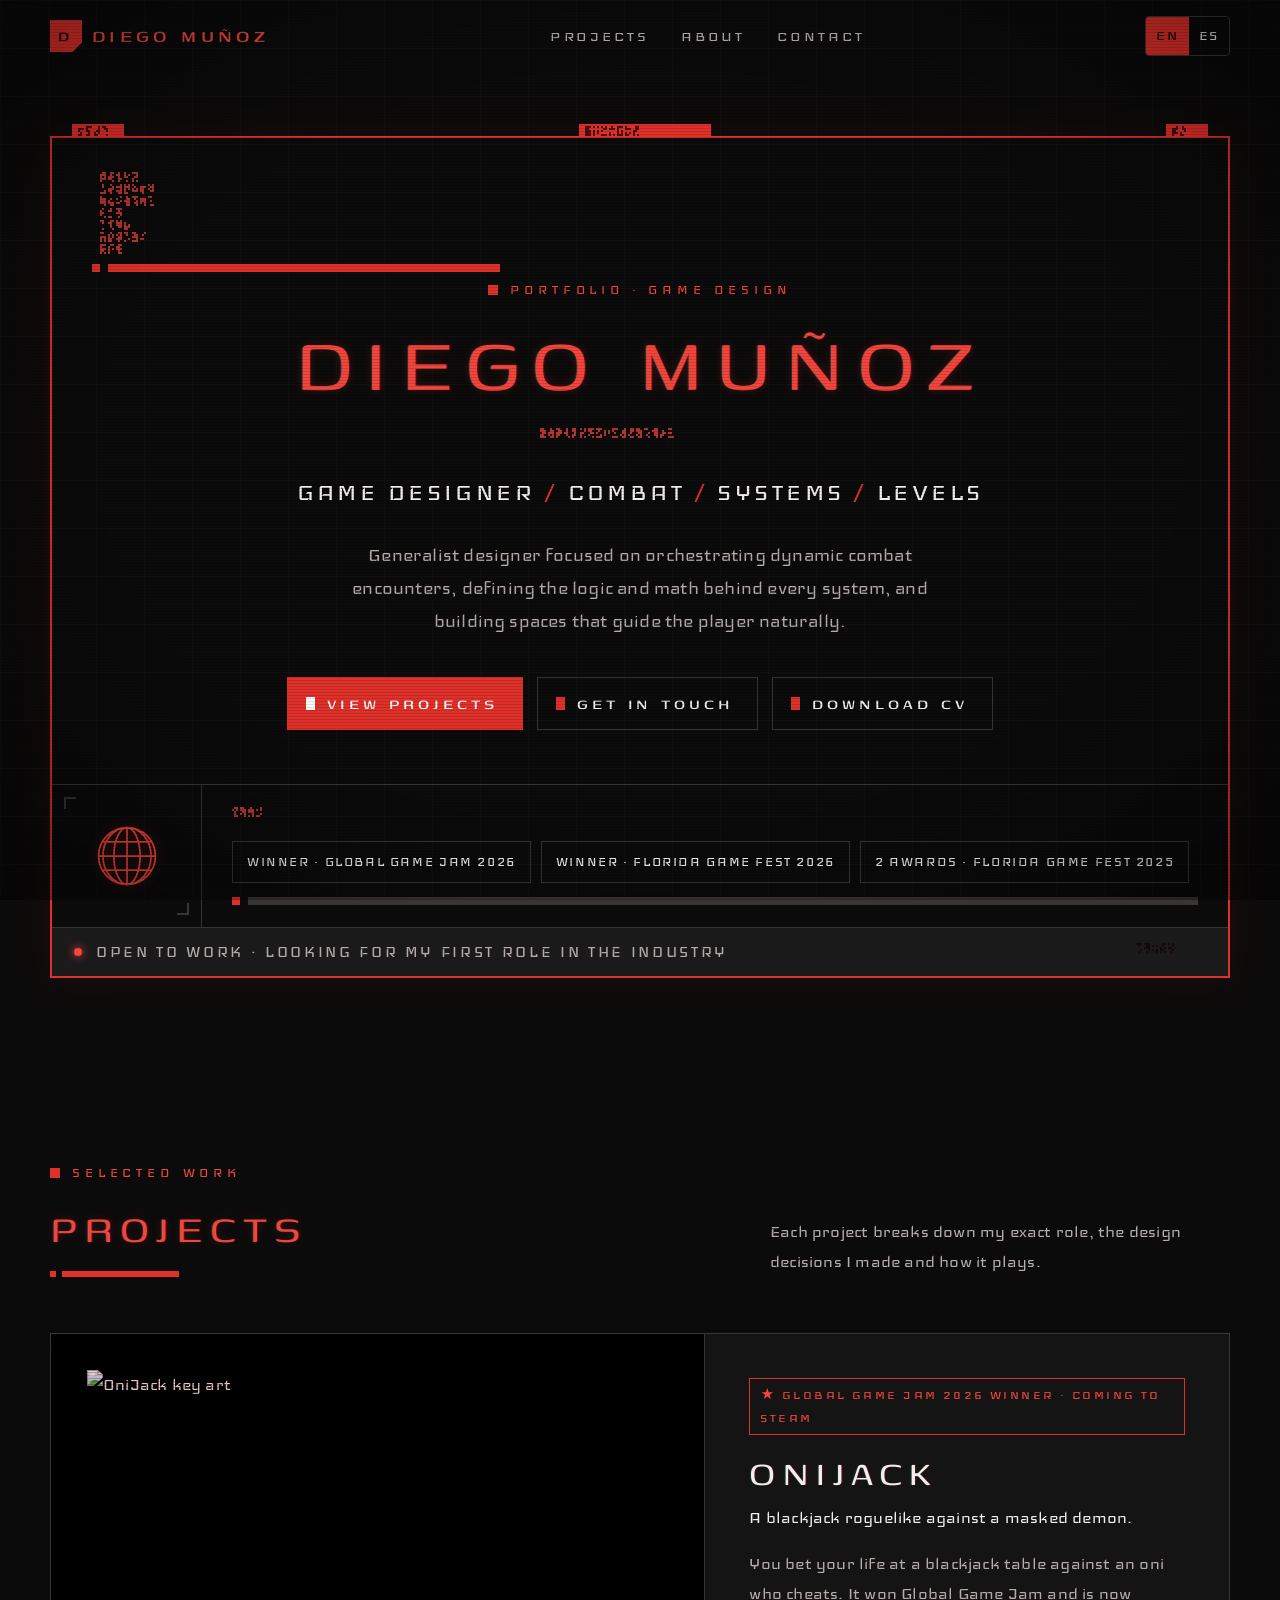
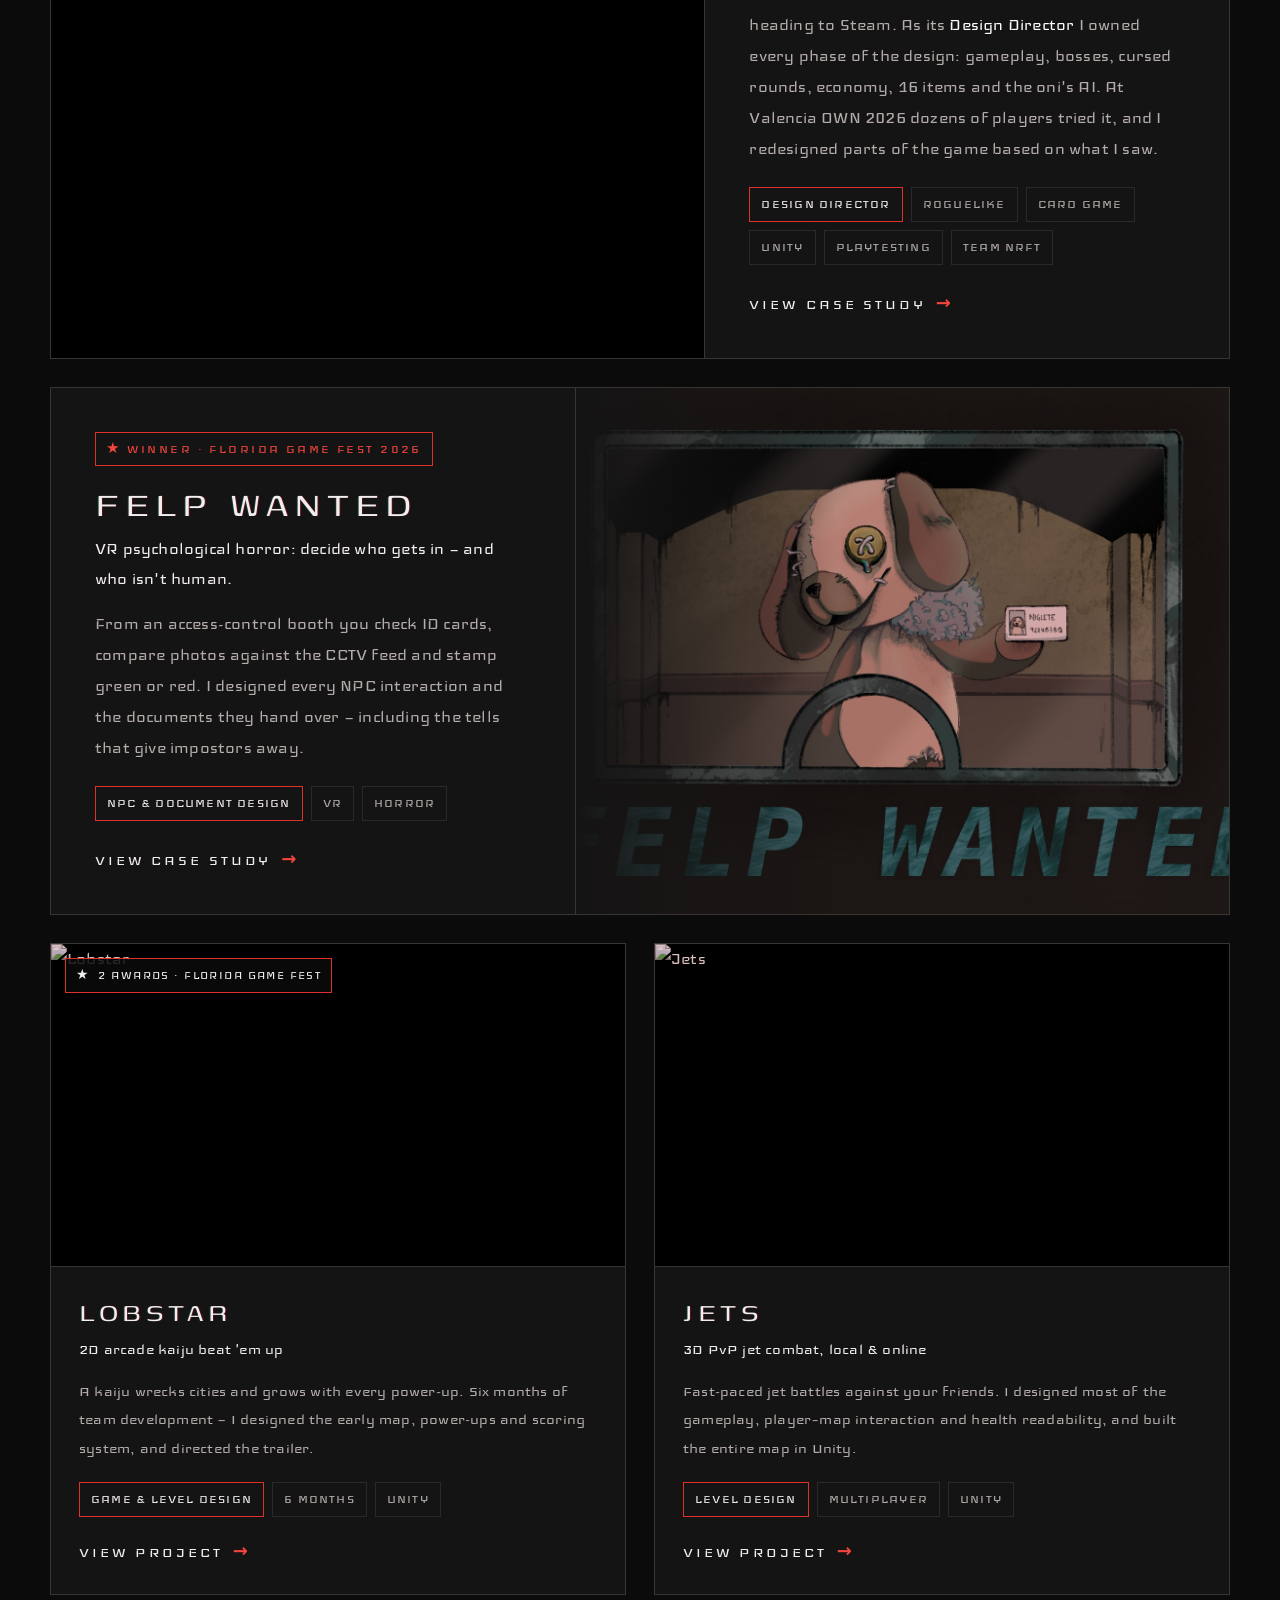
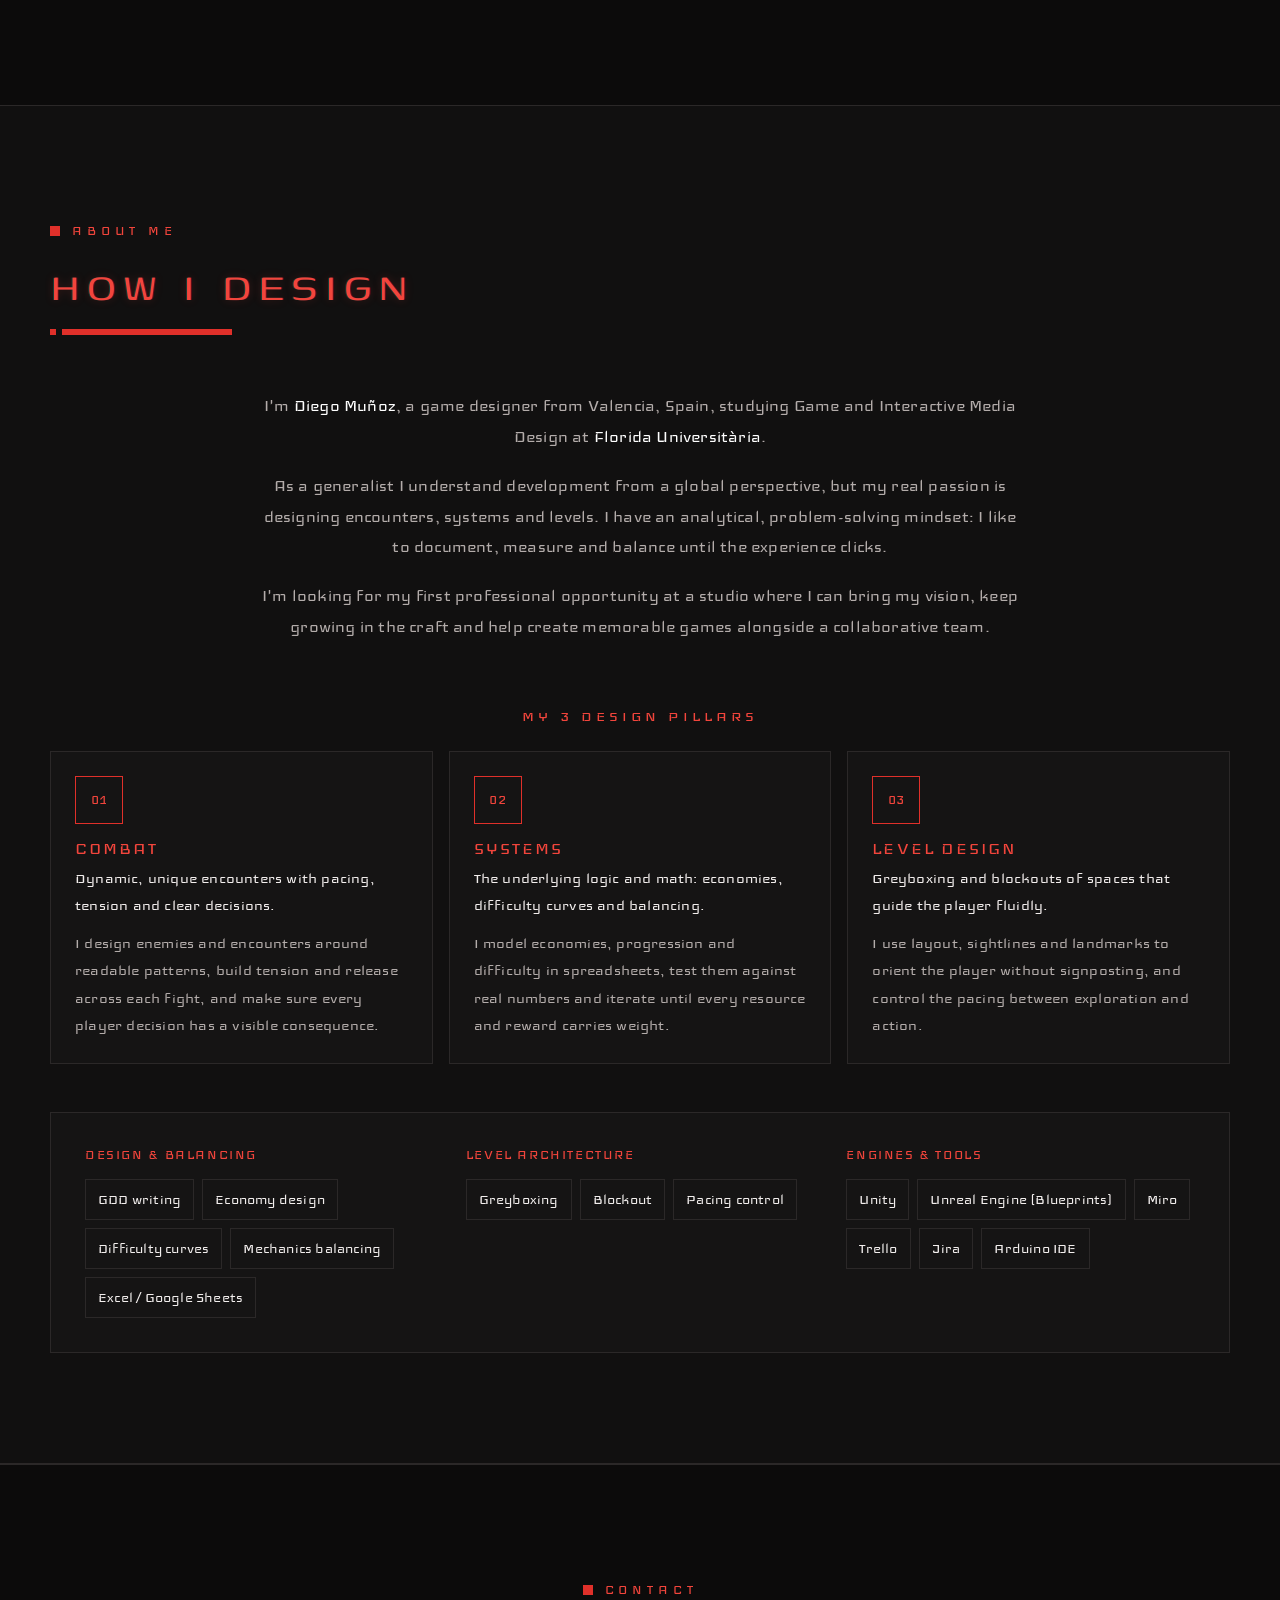
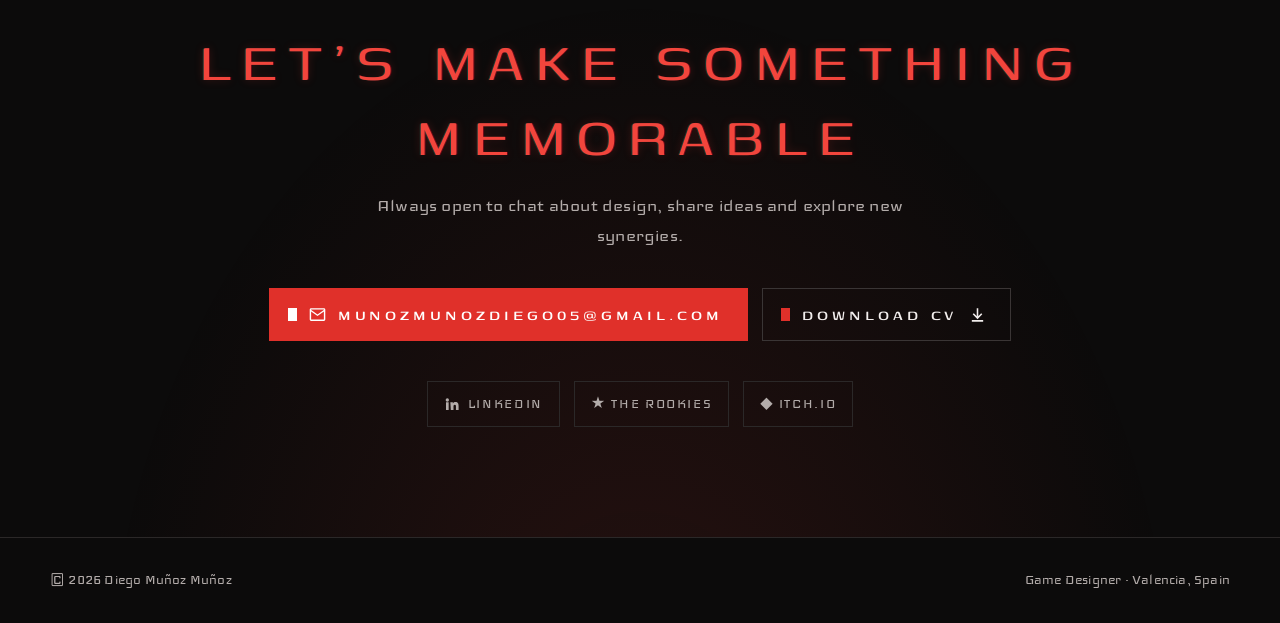
==== commit 3b269240: "Add files via upload" ====
--- a/index.html
+++ b/index.html
@@ -1080,13 +1080,14 @@
           <span class="flag" data-es="★ Ganador Global Game Jam 2026 · Próximamente en Steam">★ Global Game Jam 2026 winner · Coming to Steam</span>
           <h3>OniJack</h3>
           <div class="tagline" data-es="Un roguelike de blackjack contra un demonio enmascarado.">A blackjack roguelike against a masked demon.</div>
-          <p data-es="Te juegas la vida en una partida de blackjack contra un oni que hace trampas. Ganó la Global Game Jam y ahora va camino de Steam. Fui su <strong>director de diseño</strong> y me encargué de todas las fases del diseño: gameplay, jefes, rondas malditas, economía, 16 objetos y la IA del oni.">
-            You bet your life at a blackjack table against an oni who cheats. It won Global Game Jam and is now heading to Steam. As its <strong>Design Director</strong> I owned every phase of the design: gameplay, bosses, cursed rounds, economy, 16 items and the oni's AI.</p>
+          <p data-es="Te juegas la vida en una partida de blackjack contra un oni que hace trampas. Ganó la Global Game Jam y ahora va camino de Steam. Fui su <strong>director de diseño</strong> y me encargué de todas las fases del diseño: gameplay, jefes, rondas malditas, economía, 16 objetos y la IA del oni. En la OWN Valencia 2026 lo probaron decenas de jugadores y rediseñé parte del juego a partir de lo que vi.">
+            You bet your life at a blackjack table against an oni who cheats. It won Global Game Jam and is now heading to Steam. As its <strong>Design Director</strong> I owned every phase of the design: gameplay, bosses, cursed rounds, economy, 16 items and the oni's AI. At Valencia OWN 2026 dozens of players tried it, and I redesigned parts of the game based on what I saw.</p>
           <div class="meta-row">
             <span class="chip hot" data-es="Director de diseño">Design Director</span>
             <span class="chip">Roguelike</span>
             <span class="chip" data-es="Juego de cartas">Card game</span>
             <span class="chip">Unity</span>
+            <span class="chip">Playtesting</span>
             <span class="chip">Team NRFT</span>
           </div>
           <span class="link-arrow"><span data-es="Ver caso de estudio">View case study</span> <span class="arr">→</span></span>
